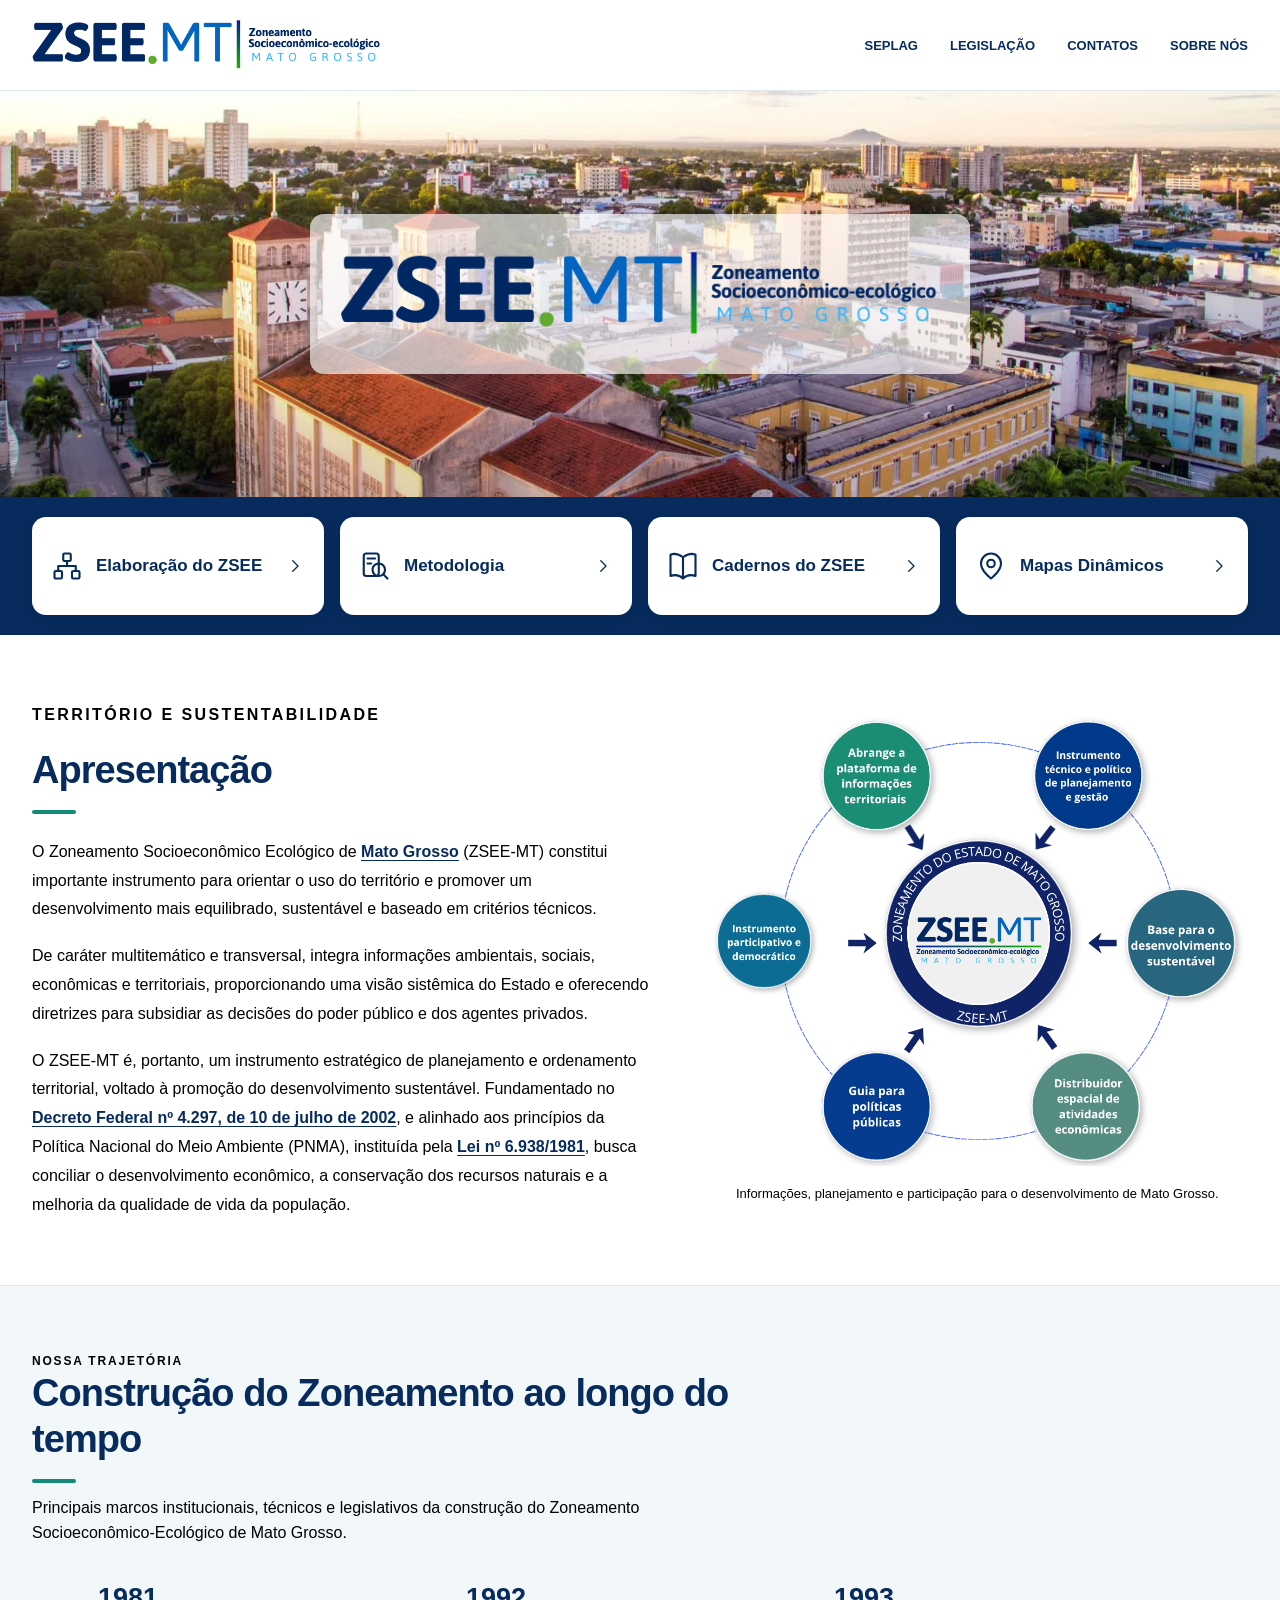
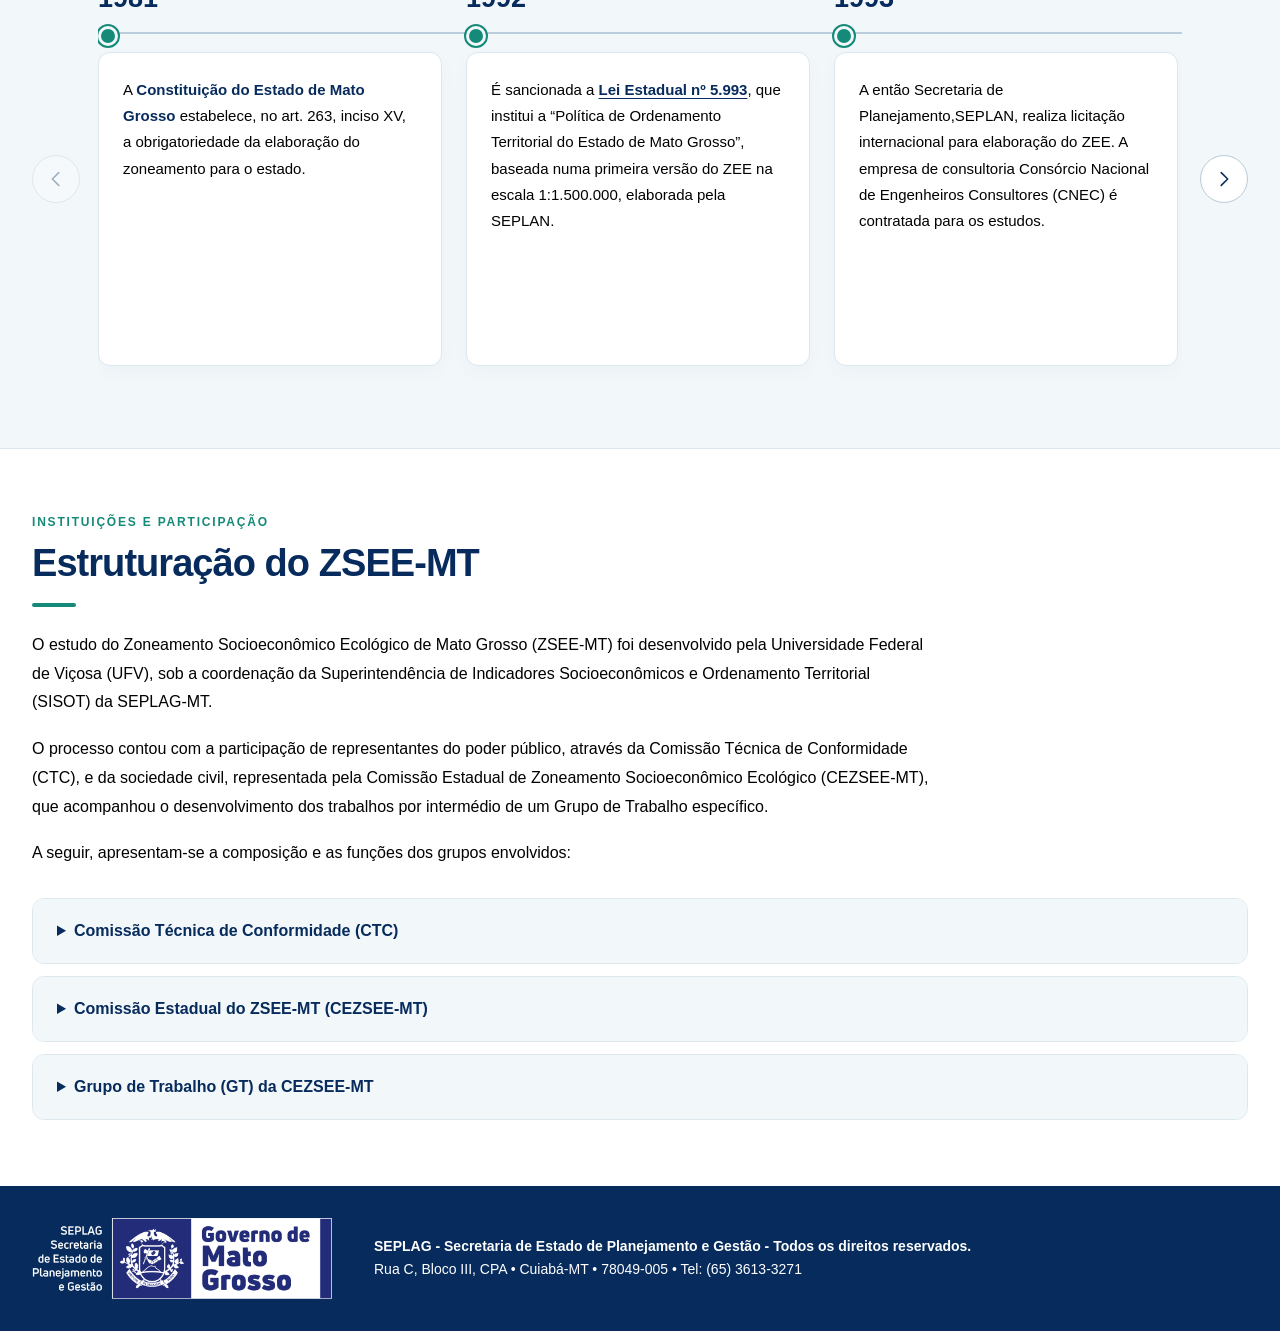
==== zoneamento-organizado/index.html @ bce74e0b "Add files via upload" ====
<!DOCTYPE html>
<html lang="pt-BR">
<head><meta charset="UTF-8"><meta name="viewport" content="width=device-width, initial-scale=1"><title>ZSEE-MT — Zoneamento Socioeconômico-Ecológico de Mato Grosso</title><meta name="description" content="Conheça o Zoneamento Socioeconômico-Ecológico de Mato Grosso, sua trajetória e as instituições participantes."><link rel="icon" href="assets/imagens/logo.png"><link rel="stylesheet" href="assets/css/site.css"></head>
<body>
<a class="skip" href="#conteudo">Ir para o conteúdo</a>
<header class="header"><div class="container header-inner"><a class="brand" href="https://geodados.mt.gov.br/portal/apps/experiencebuilder/experience/?id=e1c86d6bca2d4fd8ab92141e2c3c7e5a&amp;draft=true" target="_blank" rel="noopener noreferrer" aria-label="ZSEE-MT — início"><img src="assets/imagens/logo.png" width="636" height="103" alt="ZSEE-MT — Zoneamento Socioeconômico-Ecológico de Mato Grosso"></a><button class="menu-toggle" type="button" aria-controls="main-nav" aria-expanded="false" aria-label="Abrir menu"><svg viewBox="0 0 24 24" aria-hidden="true" class=""><path d="M3 6h18M3 12h18M3 18h18"/></svg></button><nav class="nav" id="main-nav" aria-label="Menu principal"><a href="https://www.seplag.mt.gov.br/" target="_blank" rel="noopener noreferrer">SEPLAG</a><a href="https://iframe.leisestaduais.com.br/mt?origin=instituicao" target="_blank" rel="noopener noreferrer">LEGISLAÇÃO</a><a href="https://www.seplag.mt.gov.br/atendimento" target="_blank" rel="noopener noreferrer">CONTATOS</a><a href="https://geodados.mt.gov.br/portal/apps/experiencebuilder/experience/?id=e1c86d6bca2d4fd8ab92141e2c3c7e5a&amp;page=Sobre&amp;views=Exibir-7" target="_blank" rel="noopener noreferrer">SOBRE NÓS</a></nav></div></header>
<main id="conteudo">
<section class="hero" id="inicio" aria-label="Zoneamento Socioeconômico-Ecológico de Mato Grosso"><video class="hero-video" data-mobile-src="assets/videos/capa-celular.mp4" data-mobile-poster="assets/imagens/capa-celular.jpg" data-src="assets/videos/capa.mp4" poster="assets/imagens/capa.jpg" muted loop playsinline preload="none" aria-hidden="true" disablepictureinpicture></video><div class="container hero-inner"><div class="hero-logo"><img src="assets/imagens/logo.png" width="636" height="103" alt="ZSEE-MT — Zoneamento Socioeconômico-Ecológico de Mato Grosso"></div></div></section>
<nav class="access-band" aria-label="Acessos ao zoneamento"><div class="container access-grid"><button type="button" class="access-card" data-destination="elaboracao"><svg viewBox="0 0 24 24" aria-hidden="true" class=""><rect x="9" y="2" width="6" height="6" rx="1"/><rect x="2" y="16" width="6" height="6" rx="1"/><rect x="16" y="16" width="6" height="6" rx="1"/><path d="M12 8v4M5 16v-4h14v4"/></svg><span>Elaboração do ZSEE</span><svg viewBox="0 0 24 24" aria-hidden="true" class="arrow"><path d="m9 5 7 7-7 7"/></svg></button><button type="button" class="access-card" data-destination="metodologia"><svg viewBox="0 0 24 24" aria-hidden="true" class=""><rect x="3" y="2" width="12" height="18" rx="2"/><path d="M6 6h6M6 10h3"/><circle cx="15" cy="15" r="5"/><path d="m19 19 3 3"/></svg><span>Metodologia</span><svg viewBox="0 0 24 24" aria-hidden="true" class="arrow"><path d="m9 5 7 7-7 7"/></svg></button><button type="button" class="access-card" data-destination="cadernos"><svg viewBox="0 0 24 24" aria-hidden="true" class=""><path d="M12 5C8 2 4 2 2 3v17c3-1 7-1 10 2 3-3 7-3 10-2V3c-2-1-6-1-10 2Zm0 0v17"/></svg><span>Cadernos do ZSEE</span><svg viewBox="0 0 24 24" aria-hidden="true" class="arrow"><path d="m9 5 7 7-7 7"/></svg></button><button type="button" class="access-card" data-destination="mapas"><svg viewBox="0 0 24 24" aria-hidden="true" class=""><path d="M20 10c0 6-8 12-8 12S4 16 4 10a8 8 0 1 1 16 0Z"/><circle cx="12" cy="10" r="3"/></svg><span>Mapas Dinâmicos</span><svg viewBox="0 0 24 24" aria-hidden="true" class="arrow"><path d="m9 5 7 7-7 7"/></svg></button></div></nav>
<section class="section" id="apresentacao"><div class="container presentation-grid"><div class="prose"><p class="eyebrow">Território e sustentabilidade</p><h1>Apresentação</h1>
<p>O Zoneamento Socioeconômico Ecológico de <a href="https://intergeo.intermat.mt.gov.br/portal/apps/storymaps/stories/40b98299f78f4cb0a5e216b1f33e4337" target="_blank" rel="noopener noreferrer">Mato Grosso</a> (ZSEE-MT) constitui importante instrumento para orientar o uso do território e promover um desenvolvimento mais equilibrado, sustentável e baseado em critérios técnicos.</p>
<p>De caráter multitemático e transversal, integra informações ambientais, sociais, econômicas e territoriais, proporcionando uma visão sistêmica do Estado e oferecendo diretrizes para subsidiar as decisões do poder público e dos agentes privados.</p>
<p>O ZSEE-MT é, portanto, um instrumento estratégico de planejamento e ordenamento territorial, voltado à promoção do desenvolvimento sustentável. Fundamentado no <a href="https://www.planalto.gov.br/ccivil_03/decreto/2002/d4297.htm" target="_blank" rel="noopener noreferrer">Decreto Federal nº 4.297, de 10 de julho de 2002</a>, e alinhado aos princípios da Política Nacional do Meio Ambiente (PNMA), instituída pela <a href="https://www.planalto.gov.br/ccivil_03/leis/l6938.htm" target="_blank" rel="noopener noreferrer">Lei nº 6.938/1981</a>, busca conciliar o desenvolvimento econômico, a conservação dos recursos naturais e a melhoria da qualidade de vida da população.</p></div>
<figure class="flowchart"><img src="assets/imagens/fluxograma.png" width="994" height="826" loading="lazy" alt="Fluxograma do ZSEE-MT: plataforma de informações territoriais; instrumento técnico e político de planejamento e gestão; base para o desenvolvimento sustentável; distribuidor espacial de atividades econômicas; guia para políticas públicas; instrumento participativo e democrático."><figcaption>Informações, planejamento e participação para o desenvolvimento de Mato Grosso.</figcaption></figure></div></section>
<section class="section history" id="cronologia"><div class="container"><div class="history-header"><div><p class="eyebrow">Nossa trajetória</p><h2>Construção do Zoneamento ao longo do tempo</h2><p>Principais marcos institucionais, técnicos e legislativos da construção do Zoneamento Socioeconômico-Ecológico de Mato Grosso.</p></div></div><div class="carousel-shell"><button class="round-button" id="previous-year" type="button" aria-label="Ver marco anterior" aria-controls="timeline"><svg viewBox="0 0 24 24" aria-hidden="true" class=""><path d="m15 5-7 7 7 7"/></svg></button><div class="timeline" id="timeline" role="region" aria-label="Cronologia do ZSEE-MT" aria-describedby="timeline-help" tabindex="0"><article class="event">
      
      
      <h3 class="year">1981</h3>
      <div class="event-card">
        <p>A <strong>Constituição do Estado de Mato Grosso</strong> estabelece, no art. 263, inciso XV, a obrigatoriedade da elaboração do zoneamento para o estado.</p>
      </div>
    </article><article class="event">
      
      
      <h3 class="year">1992</h3>
      <div class="event-card">
        <p>É sancionada a <a class="law" href="https://leisestaduais.com.br/mt/lei-ordinaria-n-5993-1992-mato-grosso-institui-a-politica-de-planejamento-e-ordenamento-territorial-do-estado-de-mato-grosso-e-da-outras-providencias" target="_blank" rel="noopener noreferrer">Lei Estadual nº 5.993</a>, que institui a “Política de Ordenamento Territorial do Estado de Mato Grosso”, baseada numa primeira versão do ZEE na escala 1:1.500.000, elaborada pela SEPLAN.</p>
      </div>
    </article><article class="event">
      
      
      <h3 class="year">1993</h3>
      <div class="event-card">
        <p>A então Secretaria de Planejamento,SEPLAN, realiza licitação internacional para elaboração do ZEE. A empresa de consultoria Consórcio Nacional de Engenheiros Consultores (CNEC) é contratada para os estudos.</p>
      </div>
    </article><article class="event">
      
      
      <h3 class="year">1994</h3>
      <div class="event-card">
        <p>É dado o início oficial dos trabalhos técnicos da licitação internacional.</p>
      </div>
    </article><article class="event">
      
      
      <h3 class="year">1995</h3>
      <div class="event-card">
        <p>É sancionada a <a class="law" href="https://www.al.mt.gov.br/norma-juridica/urn:lex:br;mato.grosso:estadual:lei.complementar:1995-11-21;38/ficha-tecnica" target="_blank" rel="noopener noreferrer">Lei Complementar nº 38</a>, que institui o Código Ambiental de Mato Grosso, incluindo o zoneamento como instrumento da Política Estadual de Meio Ambiente.</p>
      </div>
    </article><article class="event">
      
      
      <h3 class="year">2000</h3>
      <div class="event-card">
        <p>Ocorre a conclusão dos estudos técnicos do ZEE, iniciados em 1994.</p>
      </div>
    </article><article class="event">
      
      
      <h3 class="year">2004</h3>
      <div class="event-card">
        <p>O Poder Executivo de MT envia à Assembleia Legislativa um projeto de lei sobre o zoneamento. Em 2005, o projeto é retirado para revisão.</p>
      </div>
    </article><article class="event">
      
      
      <h3 class="year">2005–2007</h3>
      <div class="event-card">
        <p>A <strong>Embrapa Solos</strong> é contratada para revisar a proposta. Um seminário técnico é realizado com representantes da SEPLAN, SEMA, MMA e outras instituições.</p>
      </div>
    </article><article class="event">
      
      
      <h3 class="year">2008</h3>
      <div class="event-card">
        <p>É criada a <strong>Comissão Estadual de Zoneamento Socioeconômico-Ecológico (CEZSEE/MT)</strong> pelo Decreto Estadual nº 1.139.</p>
        <p>O Governador Blairo Maggi envia à Assembleia Legislativa o Projeto de Lei nº 273/2008, instituindo a Política de Planejamento e Ordenamento Territorial do Estado.</p>
      </div>
    </article><article class="event">
      
      
      <h3 class="year">2008–2009</h3>
      <div class="event-card">
        <p>A Assembleia Legislativa promove seminários técnicos e audiências públicas nas 12 regiões de planejamento do estado. Participam mais de 50 mil pessoas.</p>
      </div>
    </article><article class="event">
      
      
      <h3 class="year">2009</h3>
      <div class="event-card">
        <p>É apresentado o substitutivo integral ao PL 273/2008 pelo Deputado Alexandre César.</p>
      </div>
    </article><article class="event">
      
      
      <h3 class="year">2010</h3>
      <div class="event-card">
        <p>Dois novos substitutivos integrais são apresentados por lideranças partidárias, com atualizações e ajustes à proposta anterior.</p>
        <p>É aprovado o terceiro substitutivo integral, com 17 emendas, em segunda votação pela Assembleia Legislativa.</p>
        <p>A redação final do projeto é aprovada e encaminhada ao Poder Executivo.</p>
      </div>
    </article><article class="event">
      
      
      <h3 class="year">2011</h3>
      <div class="event-card">
        <p>É sancionada a <strong>Lei Estadual nº 9.523/2011</strong>, que institui oficialmente o ZSEE/MT.</p>
        <p>O Ministério Público de MT propõe a Ação Civil Pública nº 1067-82.2011.811.0082, questionando a legalidade da Lei nº 9.523/2011. Uma liminar suspende seus efeitos.</p>
      </div>
    </article><article class="event">
      
      
      <h3 class="year">2012</h3>
      <div class="event-card">
        <p>Apesar da liminar, o Governo de MT submete o ZSEE/MT à Comissão Coordenadora do ZEE no Território Nacional (CCZEE) para avaliação.</p>
      </div>
    </article><article class="event">
      
      
      <h3 class="year">2016</h3>
      <div class="event-card">
        <p>A decisão de mérito da ação civil, proferida pelo Juízo, suspende definitivamente os artigos da Lei nº 9.523/2011 referentes ao ZSEE-MT.</p>
      </div>
    </article><article class="event">
      
      
      <h3 class="year">2017</h3>
      <div class="event-card">
        <p>É publicado o <strong>Decreto nº 883/2017</strong>, que institui a Comissão Estadual do ZSEE/MT (CEZSEE/MT), incluindo representantes do governo e da sociedade civil para acompanhar e avaliar o zoneamento.</p>
      </div>
    </article></div><button class="round-button" id="next-year" type="button" aria-label="Ver próximo marco" aria-controls="timeline"><svg viewBox="0 0 24 24" aria-hidden="true" class=""><path d="m9 5 7 7-7 7"/></svg></button></div><p class="sr-only" id="timeline-help">Use as setas para explorar os anos. No celular, deslize os cartões para os lados.</p><p class="sr-only" id="timeline-status" role="status" aria-live="polite"></p></div></section>
<section class="section" id="estrutura"><div class="container"><p class="eyebrow">Instituições e participação</p><h2>Estruturação do ZSEE-MT</h2><div class="prose structure-intro"><p>O estudo do Zoneamento Socioeconômico Ecológico de Mato Grosso (ZSEE-MT) foi desenvolvido pela Universidade Federal de Viçosa (UFV), sob a coordenação da Superintendência de Indicadores Socioeconômicos e Ordenamento Territorial (SISOT) da SEPLAG-MT.</p><p>O processo contou com a participação de representantes do poder público, através da Comissão Técnica de Conformidade (CTC), e da sociedade civil, representada pela Comissão Estadual de Zoneamento Socioeconômico Ecológico (CEZSEE-MT), que acompanhou o desenvolvimento dos trabalhos por intermédio de um Grupo de Trabalho específico.</p><p>A seguir, apresentam-se a composição e as funções dos grupos envolvidos:</p></div><div class="groups"><details><summary>Comissão Técnica de Conformidade (CTC)</summary><div class="group-content">
            <div class="entity-grid">
        <article class="entity-card">
            <div class="logo-wrap"><img src="assets/imagens/instituicoes/logo-estado.jpg" alt="Logotipo de SEPLAG" loading="lazy"></div>
            <div class="entity-info">
                <h3>SEPLAG</h3>
                <p>Secretaria de Estado de Planejamento e Gestão</p>
            </div>
        </article>

        <article class="entity-card">
            <div class="logo-wrap"><img src="assets/imagens/instituicoes/logo-estado.jpg" alt="Logotipo de SEMA" loading="lazy"></div>
            <div class="entity-info">
                <h3>SEMA</h3>
                <p>Secretaria de Estado do Meio Ambiente</p>
            </div>
        </article>

        <article class="entity-card">
            <div class="logo-wrap"><img src="assets/imagens/instituicoes/logo-estado.jpg" alt="Logotipo de SEDEC" loading="lazy"></div>
            <div class="entity-info">
                <h3>SEDEC</h3>
                <p>Secretaria de Estado de Desenvolvimento Econômico</p>
            </div>
        </article>

        <article class="entity-card">
            <div class="logo-wrap"><img src="assets/imagens/instituicoes/logo-estado.jpg" alt="Logotipo de INTERMAT" loading="lazy"></div>
            <div class="entity-info">
                <h3>INTERMAT</h3>
                <p>Instituto de Terras de Mato Grosso</p>
            </div>
        </article>

        <article class="entity-card">
            <div class="logo-wrap"><img src="assets/imagens/instituicoes/unemat.png" alt="Logotipo de UNEMAT" loading="lazy"></div>
            <div class="entity-info">
                <h3>UNEMAT</h3>
                <p>Universidade Estadual de Mato Grosso</p>
            </div>
        </article>

        <article class="entity-card">
            <div class="logo-wrap"><img src="assets/imagens/instituicoes/logo-estado.jpg" alt="Logotipo de Escola de Governo do Estado de Mato Grosso" loading="lazy"></div>
            <div class="entity-info">
                <h3>Escola de Governo do Estado de Mato Grosso</h3>
                
            </div>
        </article>

        <article class="entity-card">
            <div class="logo-wrap"><img src="assets/imagens/instituicoes/logo-estado.jpg" alt="Logotipo de SEAF" loading="lazy"></div>
            <div class="entity-info">
                <h3>SEAF</h3>
                <p>Secretaria de Estado de Agricultura Familiar</p>
            </div>
        </article>

        <article class="entity-card">
            <div class="logo-wrap"><img src="assets/imagens/instituicoes/logo-estado.jpg" alt="Logotipo de SEFAZ" loading="lazy"></div>
            <div class="entity-info">
                <h3>SEFAZ</h3>
                <p>Secretaria de Estado de Fazenda</p>
            </div>
        </article></div>
        </div></details><details><summary>Comissão Estadual do ZSEE-MT (CEZSEE-MT)</summary><div class="group-content">
            <div class="entity-grid">
        <article class="entity-card">
            <div class="logo-wrap"><img src="assets/imagens/instituicoes/logo-estado.jpg" alt="Logotipo de SEPLAG" loading="lazy"></div>
            <div class="entity-info">
                <h3>SEPLAG</h3>
                <p>Secretaria de Estado de Planejamento e Gestão</p>
            </div>
        </article>

        <article class="entity-card">
            <div class="logo-wrap"><img src="assets/imagens/instituicoes/logo-estado.jpg" alt="Logotipo de SEMA" loading="lazy"></div>
            <div class="entity-info">
                <h3>SEMA</h3>
                <p>Secretaria de Estado do Meio Ambiente</p>
            </div>
        </article>

        <article class="entity-card">
            <div class="logo-wrap"><img src="assets/imagens/instituicoes/logo-estado.jpg" alt="Logotipo de SEDEC" loading="lazy"></div>
            <div class="entity-info">
                <h3>SEDEC</h3>
                <p>Secretaria de Estado de Desenvolvimento Econômico</p>
            </div>
        </article>

        <article class="entity-card">
            <div class="logo-wrap"><img src="assets/imagens/instituicoes/logo-estado.jpg" alt="Logotipo de INTERMAT" loading="lazy"></div>
            <div class="entity-info">
                <h3>INTERMAT</h3>
                <p>Instituto de Terras de Mato Grosso</p>
            </div>
        </article>

        <article class="entity-card">
            <div class="logo-wrap"><img src="assets/imagens/instituicoes/logo-estado.jpg" alt="Logotipo de SES" loading="lazy"></div>
            <div class="entity-info">
                <h3>SES</h3>
                <p>Secretaria de Estado de Saúde</p>
            </div>
        </article>

        <article class="entity-card">
            <div class="logo-wrap"><img src="assets/imagens/instituicoes/logo-estado.jpg" alt="Logotipo de SESP" loading="lazy"></div>
            <div class="entity-info">
                <h3>SESP</h3>
                <p>Secretaria de Estado de Segurança</p>
            </div>
        </article>

        <article class="entity-card">
            <div class="logo-wrap"><img src="assets/imagens/instituicoes/ufmt.jpg" alt="Logotipo de UFMT" loading="lazy"></div>
            <div class="entity-info">
                <h3>UFMT</h3>
                <p>Universidade Federal de Mato Grosso</p>
            </div>
        </article>

        <article class="entity-card">
            <div class="logo-wrap"><img src="assets/imagens/instituicoes/fepoimt.jpg" alt="Logotipo de FEPOIMT" loading="lazy"></div>
            <div class="entity-info">
                <h3>FEPOIMT</h3>
                <p>Federação dos Povos e Organizações Indígenas de MT</p>
            </div>
        </article>

        <article class="entity-card">
            <div class="logo-wrap"><div class="no-logo" aria-hidden="true"></div></div>
            <div class="entity-info">
                <h3>Associação Indígena Irikixi Pitukwa</h3>
                
            </div>
        </article>

        <article class="entity-card">
            <div class="logo-wrap"><div class="no-logo" aria-hidden="true"></div></div>
            <div class="entity-info">
                <h3>Comunidade Indígena Omicrikanas</h3>
                
            </div>
        </article>

        <article class="entity-card">
            <div class="logo-wrap"><img src="assets/imagens/instituicoes/isa.png" alt="Logotipo de ISA" loading="lazy"></div>
            <div class="entity-info">
                <h3>ISA</h3>
                <p>Instituto Socioambiental</p>
            </div>
        </article>

        <article class="entity-card">
            <div class="logo-wrap"><img src="assets/imagens/instituicoes/icv.jpg" alt="Logotipo de ICV" loading="lazy"></div>
            <div class="entity-info">
                <h3>ICV</h3>
                <p>Instituto Centro de Vida</p>
            </div>
        </article>

        <article class="entity-card">
            <div class="logo-wrap"><img src="assets/imagens/instituicoes/opan.jpg" alt="Logotipo de OPAN" loading="lazy"></div>
            <div class="entity-info">
                <h3>OPAN</h3>
                <p>Operação Amazônia Nativa</p>
            </div>
        </article>

        <article class="entity-card">
            <div class="logo-wrap"><img src="assets/imagens/instituicoes/cipem.png" alt="Logotipo de CIPEM" loading="lazy"></div>
            <div class="entity-info">
                <h3>CIPEM</h3>
                <p>Centro das Indústrias Produtoras e Exportadoras de Madeira de MT</p>
            </div>
        </article>

        <article class="entity-card">
            <div class="logo-wrap"><img src="assets/imagens/instituicoes/imea.png" alt="Logotipo de IMEA" loading="lazy"></div>
            <div class="entity-info">
                <h3>IMEA</h3>
                <p>Instituto Mato-Grossense de Economia Agropecuária</p>
            </div>
        </article>

        <article class="entity-card">
            <div class="logo-wrap"><img src="assets/imagens/instituicoes/funai.png" alt="Logotipo de FUNAI" loading="lazy"></div>
            <div class="entity-info">
                <h3>FUNAI</h3>
                <p>Fundação Nacional dos Povos Indígenas</p>
            </div>
        </article>

        <article class="entity-card">
            <div class="logo-wrap"><img src="assets/imagens/instituicoes/unemat.png" alt="Logotipo de UNEMAT" loading="lazy"></div>
            <div class="entity-info">
                <h3>UNEMAT</h3>
                <p>Universidade Estadual de Mato Grosso</p>
            </div>
        </article>

        <article class="entity-card">
            <div class="logo-wrap"><img src="assets/imagens/instituicoes/logo-estado.jpg" alt="Logotipo de SINFRA" loading="lazy"></div>
            <div class="entity-info">
                <h3>SINFRA</h3>
                <p>Secretaria de Estado de Infraestrutura</p>
            </div>
        </article>

        <article class="entity-card">
            <div class="logo-wrap"><img src="assets/imagens/instituicoes/logo-estado.jpg" alt="Logotipo de SEAF" loading="lazy"></div>
            <div class="entity-info">
                <h3>SEAF</h3>
                <p>Secretaria de Estado de Agricultura Familiar</p>
            </div>
        </article>

        <article class="entity-card">
            <div class="logo-wrap"><img src="assets/imagens/instituicoes/logo-estado.jpg" alt="Logotipo de SETASC" loading="lazy"></div>
            <div class="entity-info">
                <h3>SETASC</h3>
                <p>Secretaria de Estado de Assistência Social e Cidadania</p>
            </div>
        </article>

        <article class="entity-card">
            <div class="logo-wrap"><img src="assets/imagens/instituicoes/logo-estado.jpg" alt="Logotipo de SEDUC" loading="lazy"></div>
            <div class="entity-info">
                <h3>SEDUC</h3>
                <p>Secretaria de Estado de Educação</p>
            </div>
        </article>

        <article class="entity-card">
            <div class="logo-wrap"><img src="assets/imagens/instituicoes/logo-estado.jpg" alt="Logotipo de Casa Civil" loading="lazy"></div>
            <div class="entity-info">
                <h3>Casa Civil</h3>
                
            </div>
        </article>

        <article class="entity-card">
            <div class="logo-wrap"><img src="assets/imagens/instituicoes/fiemt.png" alt="Logotipo de FIEMT" loading="lazy"></div>
            <div class="entity-info">
                <h3>FIEMT</h3>
                <p>Federação das Indústrias no Estado de Mato Grosso</p>
            </div>
        </article>

        <article class="entity-card">
            <div class="logo-wrap"><img src="assets/imagens/instituicoes/fetagri.jpg" alt="Logotipo de FETAGRI" loading="lazy"></div>
            <div class="entity-info">
                <h3>FETAGRI</h3>
                <p>Federação dos Trabalhadores na Agricultura de MT</p>
            </div>
        </article>

        <article class="entity-card">
            <div class="logo-wrap"><img src="assets/imagens/instituicoes/fe-e-vida.jpeg" alt="Logotipo de Associação Fé e Vida" loading="lazy"></div>
            <div class="entity-info">
                <h3>Associação Fé e Vida</h3>
                <p>Representante das Comunidades</p>
            </div>
        </article>

        <article class="entity-card">
            <div class="logo-wrap"><img src="assets/imagens/instituicoes/xaraies.jpg" alt="Logotipo de ASSOCIAÇÃO XARAIÉS" loading="lazy"></div>
            <div class="entity-info">
                <h3>ASSOCIAÇÃO XARAIÉS</h3>
                
            </div>
        </article>

        <article class="entity-card">
            <div class="logo-wrap"><img src="assets/imagens/instituicoes/famato.png" alt="Logotipo de FAMATO" loading="lazy"></div>
            <div class="entity-info">
                <h3>FAMATO</h3>
                <p>Federação de Agricultura e Pecuária de Mato Grosso</p>
            </div>
        </article>

        <article class="entity-card">
            <div class="logo-wrap"><img src="assets/imagens/instituicoes/amm.jpg" alt="Logotipo de AMM" loading="lazy"></div>
            <div class="entity-info">
                <h3>AMM</h3>
                <p>Associação Mato-grossense dos Municípios</p>
            </div>
        </article>

        <article class="entity-card">
            <div class="logo-wrap"><img src="assets/imagens/instituicoes/cta.jpg" alt="Logotipo de CTA" loading="lazy"></div>
            <div class="entity-info">
                <h3>CTA</h3>
                <p>Centro de Tecnologia Alternativa</p>
            </div>
        </article>

        <article class="entity-card">
            <div class="logo-wrap"><img src="assets/imagens/instituicoes/instituto-gaia.webp" alt="Logotipo de INSTITUTO GAIA" loading="lazy"></div>
            <div class="entity-info">
                <h3>INSTITUTO GAIA</h3>
                
            </div>
        </article>

        <article class="entity-card">
            <div class="logo-wrap"><img src="assets/imagens/instituicoes/icmbio.png" alt="Logotipo de ICMBIO" loading="lazy"></div>
            <div class="entity-info">
                <h3>ICMBIO</h3>
                <p>Instituto Chico Mendes</p>
            </div>
        </article>

        <article class="entity-card">
            <div class="logo-wrap"><img src="assets/imagens/instituicoes/incra.jpg" alt="Logotipo de INCRA" loading="lazy"></div>
            <div class="entity-info">
                <h3>INCRA</h3>
                <p>Instituto Nacional de Colonização e Reforma Agrária</p>
            </div>
        </article></div>
        </div></details><details><summary>Grupo de Trabalho (GT) da CEZSEE-MT</summary><div class="group-content">
            <div class="entity-grid">
        <article class="entity-card">
            <div class="logo-wrap"><img src="assets/imagens/instituicoes/logo-estado.jpg" alt="Logotipo de SEPLAG" loading="lazy"></div>
            <div class="entity-info">
                <h3>SEPLAG</h3>
                <p>Secretaria de Estado de Planejamento e Gestão</p>
            </div>
        </article>

        <article class="entity-card">
            <div class="logo-wrap"><img src="assets/imagens/instituicoes/logo-estado.jpg" alt="Logotipo de SEAF" loading="lazy"></div>
            <div class="entity-info">
                <h3>SEAF</h3>
                <p>Secretaria de Estado de Agricultura Familiar</p>
            </div>
        </article>

        <article class="entity-card">
            <div class="logo-wrap"><img src="assets/imagens/instituicoes/ufmt.jpg" alt="Logotipo de UFMT" loading="lazy"></div>
            <div class="entity-info">
                <h3>UFMT</h3>
                <p>Universidade Federal de Mato Grosso</p>
            </div>
        </article>

        <article class="entity-card">
            <div class="logo-wrap"><img src="assets/imagens/instituicoes/fepoimt.jpg" alt="Logotipo de FEPOIMT" loading="lazy"></div>
            <div class="entity-info">
                <h3>FEPOIMT</h3>
                <p>Federação dos Povos e Organizações Indígenas de MT</p>
            </div>
        </article>

        <article class="entity-card">
            <div class="logo-wrap"><img src="assets/imagens/instituicoes/isa.png" alt="Logotipo de ISA" loading="lazy"></div>
            <div class="entity-info">
                <h3>ISA</h3>
                <p>Instituto Socioambiental</p>
            </div>
        </article>

        <article class="entity-card">
            <div class="logo-wrap"><img src="assets/imagens/instituicoes/icv.jpg" alt="Logotipo de ICV" loading="lazy"></div>
            <div class="entity-info">
                <h3>ICV</h3>
                <p>Instituto Centro de Vida</p>
            </div>
        </article>

        <article class="entity-card">
            <div class="logo-wrap"><img src="assets/imagens/instituicoes/unemat.png" alt="Logotipo de UNEMAT" loading="lazy"></div>
            <div class="entity-info">
                <h3>UNEMAT</h3>
                <p>Universidade Estadual de Mato Grosso</p>
            </div>
        </article>

        <article class="entity-card">
            <div class="logo-wrap"><img src="assets/imagens/instituicoes/fiemt.png" alt="Logotipo de FIEMT" loading="lazy"></div>
            <div class="entity-info">
                <h3>FIEMT</h3>
                <p>Federação das Indústrias no Estado de Mato Grosso</p>
            </div>
        </article>

        <article class="entity-card">
            <div class="logo-wrap"><img src="assets/imagens/instituicoes/fe-e-vida.jpeg" alt="Logotipo de Associação Fé e Vida" loading="lazy"></div>
            <div class="entity-info">
                <h3>Associação Fé e Vida</h3>
                <p>Representante das Comunidades</p>
            </div>
        </article>

        <article class="entity-card">
            <div class="logo-wrap"><img src="assets/imagens/instituicoes/famato.png" alt="Logotipo de FAMATO" loading="lazy"></div>
            <div class="entity-info">
                <h3>FAMATO</h3>
                <p>Federação de Agricultura e Pecuária de Mato Grosso</p>
            </div>
        </article>

        <article class="entity-card">
            <div class="logo-wrap"><img src="assets/imagens/instituicoes/amm.jpg" alt="Logotipo de AMM" loading="lazy"></div>
            <div class="entity-info">
                <h3>AMM</h3>
                <p>Associação Mato-grossense dos Municípios</p>
            </div>
        </article></div>
        </div></details></div></div></section>
</main><footer class="footer"><div class="container footer-inner"><img class="footer-logo" src="assets/imagens/seplag-rodape.png" alt="SEPLAG — Secretaria de Estado de Planejamento e Gestão — Governo de Mato Grosso" loading="lazy"><p><strong>SEPLAG - Secretaria de Estado de Planejamento e Gestão - Todos os direitos reservados.</strong><br>Rua C, Bloco III, CPA • Cuiabá-MT • 78049-005 • Tel: (65) 3613-3271</p></div></footer>
<dialog id="pending-link" aria-labelledby="pending-title"><h2 id="pending-title">Página</h2><p>O endereço desta página será disponibilizado em breve.</p><button type="button" class="dialog-close">Fechar</button></dialog>
<script src="assets/js/site.js" defer></script></body></html>
---- zoneamento-organizado/assets/css/site.css ----
:root{--navy:#062b5c;--blue:#086cb3;--green:#168a78;--ink:#26394d;--muted:#596c7d;--surface:#f2f7fa;--line:#dce7ee;font-family:Arial,Helvetica,sans-serif;color:var(--ink);background:#fff}
*{box-sizing:border-box}html{scroll-behavior:smooth}body{margin:0}button,a{-webkit-tap-highlight-color:transparent}button{font:inherit;cursor:pointer}a{color:var(--navy);text-underline-offset:3px}button:focus-visible,a:focus-visible,summary:focus-visible,[tabindex]:focus-visible{outline:3px solid var(--green);outline-offset:5px}img{max-width:100%;height:auto;display:block}svg{width:30px;height:30px;fill:none;stroke:currentColor;stroke-width:1.7;stroke-linecap:round;stroke-linejoin:round;flex-shrink:0}[hidden]{display:none!important}.container{width:min(1240px,calc(100% - 64px));margin:auto}.skip{position:absolute;top:-100px;left:16px;background:#fff;padding:12px;z-index:20}.skip:focus{top:10px}.header{background:white;border-bottom:1px solid var(--line)}.header-inner{display:flex;align-items:center;justify-content:space-between;gap:24px;min-height:100px;position:relative}.brand{width:350px;flex-shrink:1}.nav{display:flex;gap:32px;align-items:center}.nav a{font-size:13px;font-weight:700;text-decoration:none;padding:16px 0}.nav a:hover{color:var(--green)}.menu-toggle{display:none;width:48px;height:48px;border:1px solid var(--line);background:#fff;border-radius:8px;color:var(--navy)}.menu-toggle svg{margin:auto}.hero{position:relative;min-height:400px;height:clamp(340px,36vw,530px);isolation:isolate;background:#c9e6e8 url('../imagens/capa.jpg') center/cover}.hero-video{position:absolute;inset:0;width:100%;height:100%;object-fit:cover;object-position:center;z-index:-2}.hero:after{content:'';position:absolute;inset:0;background:linear-gradient(0deg,rgba(4,32,64,.12),transparent 60%);z-index:-1}.hero-inner{height:100%;display:flex;align-items:center;justify-content:center;padding:32px 0}.hero-logo{width:min(660px,80%);padding:24px 30px;background:rgba(255,255,255,.87);border-radius:14px;box-shadow:0 8px 32px #062b5c12;backdrop-filter:blur(3px)}.video-control{position:absolute;bottom:16px;right:24px;background:#fff;border:1px solid var(--line);border-radius:24px;padding:10px 16px;color:var(--navy);font-size:13px;min-height:44px}.access-band{background:var(--navy);padding:20px 0}.access-grid{display:grid;grid-template-columns:repeat(4,minmax(0,1fr));gap:16px}.access-card{display:flex;align-items:center;gap:14px;min-height:98px;padding:20px;border-radius:14px;background:white;color:var(--navy);border:0;box-shadow:0 4px 12px #001b3829;text-align:left;font-size:15px;font-weight:700;line-height:1.4;text-decoration:none;transition:transform .2s}.access-card:hover{transform:translateY(-3px)}.access-card .arrow{margin-left:auto;width:18px;height:18px}.section{padding:66px 0}.eyebrow{text-transform:uppercase;letter-spacing:.15em;color:var(--green);font-size:12px;font-weight:700;margin:0 0 12px}h1,h2,h3{color:var(--navy)}h1,h2{font-size:clamp(27px,3vw,38px);line-height:1.2;margin:0 0 24px;letter-spacing:-.025em}h1:after,h2:after{content:'';display:block;width:44px;height:4px;background:var(--green);margin-top:16px;border-radius:2px}.presentation-grid{display:grid;grid-template-columns:1.15fr 1fr;gap:52px;align-items:center}.prose p{font-size:16px;line-height:1.8;margin:0 0 18px}.prose p:last-child{margin-bottom:0}.prose a{font-weight:700}.flowchart{margin:0}.flowchart img{width:100%;max-width:560px;margin:auto}.flowchart figcaption{font-size:13px;line-height:1.6;color:var(--muted);margin:18px 0 0;text-align:center}.history{background:var(--surface);border-block:1px solid var(--line)}.history-header{display:flex;align-items:flex-end;justify-content:space-between;gap:24px;margin-bottom:30px}.history-header h2{max-width:720px;margin-bottom:12px}.history-header p{color:var(--muted);line-height:1.6;margin:0;max-width:720px}.controls{display:flex;gap:10px;flex-shrink:0}.round-button{width:48px;height:48px;background:white;border:1px solid #b8cbd9;border-radius:50%;color:var(--navy);display:grid;place-items:center}.round-button svg{width:22px;height:22px}.round-button:disabled{opacity:.35;cursor:default}.timeline{display:flex;gap:24px;overflow-x:auto;scroll-snap-type:x mandatory;scroll-padding-left:0;overscroll-behavior-x:contain;padding:8px 4px 24px;scrollbar-width:thin;scrollbar-color:#93afc4 transparent}.event{flex:0 0 calc((100% - 48px)/3);min-width:0;scroll-snap-align:start;position:relative;padding-top:12px}.year{font-size:27px;font-weight:800;color:var(--navy);margin-bottom:20px;display:block}.event:before{content:'';position:absolute;top:62px;left:0;right:-24px;height:2px;background:#b9cddc}.event:after{content:'';position:absolute;top:56px;left:0;width:14px;height:14px;background:var(--green);border:3px solid var(--surface);outline:2px solid var(--green);border-radius:50%}.event-card{background:#fff;border:1px solid var(--line);border-radius:12px;padding:24px;margin-top:32px;box-shadow:0 6px 20px #062b5c07;min-height:240px;overflow-wrap:anywhere}.event-card p{font-size:15px;line-height:1.75;margin:0}.event-card p+p{margin-top:14px}.law{font-weight:700}.timeline-status{margin-top:12px;color:var(--muted);font-size:13px;line-height:1.5}.structure-intro{max-width:900px}.groups{margin-top:30px}details{border:1px solid var(--line);border-radius:12px;margin-top:12px;overflow:hidden}summary{padding:20px 24px;color:var(--navy);font-weight:700;cursor:pointer;line-height:1.5;background:var(--surface)}.group-content{padding:24px}.entity-grid{display:grid;grid-template-columns:repeat(3,minmax(0,1fr));gap:16px}.entity-card{border:1px solid var(--line);border-radius:10px;padding:18px;display:flex;gap:16px;align-items:center;min-width:0}.logo-wrap{width:64px;flex-shrink:0}.logo-wrap img{max-height:64px;object-fit:contain;margin:auto}.entity-info{min-width:0;overflow-wrap:anywhere}.entity-info h3{font-size:15px;line-height:1.4;margin:0 0 5px}.entity-info p{font-size:13px;line-height:1.5;margin:0}.no-logo{font-size:12px;color:var(--muted)}.footer{background:var(--navy);color:white;padding:32px 0}.footer-inner{display:flex;justify-content:space-between;gap:24px;align-items:center}.footer-logo{width:150px;border-radius:4px}.footer p{font-size:13px;line-height:1.7;margin:0}.footer a{color:white}dialog{border:1px solid var(--line);border-radius:14px;padding:28px;max-width:min(460px,calc(100% - 32px));color:var(--ink)}dialog::backdrop{background:#062b5c66}dialog h2{font-size:24px}dialog p{line-height:1.6}.dialog-close{background:var(--navy);color:#fff;border:0;border-radius:8px;min-height:44px;padding:12px 20px}.video-control:disabled{display:none}
@media(max-width:1000px){.nav{gap:18px}.brand{width:280px}.presentation-grid{gap:30px;grid-template-columns:1fr 1fr}.access-card{padding:16px;gap:10px;font-size:14px}.entity-grid{grid-template-columns:repeat(2,minmax(0,1fr))}.event{flex-basis:calc((100% - 24px)/2)}}
@media(max-width:760px){.container{width:calc(100% - 36px)}.header-inner{min-height:78px}.brand{width:min(280px,calc(100% - 72px))}.menu-toggle{display:block;flex-shrink:0}.nav{display:none;position:absolute;top:calc(100% - 1px);left:-18px;right:-18px;background:#fff;padding:12px 24px 20px;z-index:10;border-bottom:1px solid var(--line);box-shadow:0 12px 20px #062b5c12}.nav.open{display:flex;flex-direction:column;align-items:stretch;gap:0}.nav a{padding:16px;border-bottom:1px solid var(--line);font-size:14px}.hero{height:360px;min-height:0}.hero-logo{width:100%;padding:18px 16px;border-radius:10px}.video-control{bottom:12px;right:18px}.access-band{padding:16px 0}.access-grid{grid-template-columns:repeat(2,minmax(0,1fr));gap:12px}.access-card{min-height:108px;flex-wrap:wrap;align-content:center;position:relative;padding:16px;font-size:14px;gap:10px}.access-card>svg:first-child{width:26px;height:26px}.access-card>span{flex-basis:100%}.access-card .arrow{position:absolute;right:12px;top:20px}.section{padding:42px 0}.presentation-grid{grid-template-columns:1fr;gap:30px}.prose p{line-height:1.75}.flowchart{max-width:540px;margin:auto}.history-header{align-items:flex-start;flex-direction:column;gap:20px}.controls{align-self:flex-end}.event{flex-basis:100%}.event-card{min-height:0;padding:22px}.history-header h2{font-size:28px}.entity-grid{grid-template-columns:1fr}.group-content{padding:16px}summary{padding:18px}.footer-inner{flex-direction:column;align-items:flex-start}.hero-video{object-position:50% center}.footer-logo{width:130px}}
@media(prefers-reduced-motion:reduce){html{scroll-behavior:auto}*{transition:none!important}.hero-video{display:none}}

/* Refinamentos solicitados */
:root{--ink:#3b3b3b;--muted:#555;}
body,h1,h2,h3,strong,a,.year,.eyebrow,.nav a,.access-card,.round-button,.menu-toggle,summary,.entity-info h3,.timeline-status,.flowchart figcaption{color:#3b3b3b}
.header-inner{min-height:90px}
.hero-logo{background:rgba(255,255,255,.65);backdrop-filter:none}
.hero-video{object-position:center top}
.hero{background-position:center top}
.access-card{font-size:17px}
.carousel-shell{display:grid;grid-template-columns:48px minmax(0,1fr) 48px;gap:18px;align-items:center}
.timeline{min-width:0;position:relative;padding:4px 2px 16px;scrollbar-width:none}
.timeline::-webkit-scrollbar{display:none}
.event{padding-top:0;display:flex;flex-direction:column}
.year{margin:0;font-size:27px;line-height:36px;height:36px}
.event:before{top:52px}
.event:after{top:46px}
.event-card{margin-top:36px;flex:1;min-height:250px}
.history-header{margin-bottom:30px}
.sr-only{position:absolute;width:1px;height:1px;padding:0;margin:-1px;overflow:hidden;clip:rect(0,0,0,0);white-space:nowrap;border:0}
.footer{background:#edf2f5;color:#3b3b3b;border-top:1px solid var(--line)}
.footer a,.footer p{color:#3b3b3b}
.footer-logo{width:300px;max-width:35%;border-radius:0}
.footer-inner{justify-content:flex-start;gap:42px}
.footer p{font-size:14px}
@media(max-width:1000px){.access-card{font-size:16px}.carousel-shell{gap:12px}.footer-inner{gap:24px}}
@media(max-width:760px){.header-inner{min-height:72px}.hero-video{object-position:45% top}.access-card{font-size:16px}.carousel-shell{grid-template-columns:40px minmax(0,1fr) 40px;gap:8px}.carousel-shell .round-button{width:40px;height:44px}.event-card{padding:18px;min-height:0}.footer-logo{width:280px;max-width:100%}.footer-inner{align-items:flex-start}.hero{background-position:45% top}}

.footer-logo{background:#062b5c;padding:10px;border-radius:4px}

/* Texto preto nas áreas claras; rodapé institucional azul-escuro. */
:root{--ink:#000;--muted:#000}
body,h1,h2,h3,strong,a,.year,.eyebrow,.nav a,.access-card,summary,.entity-info h3,.entity-info p,.prose p,.history-header p,.timeline-status,.flowchart figcaption,.no-logo{color:#000}
.footer{background:#062b5c;color:#fff;border-top:0}
.footer p,.footer strong,.footer a{color:#fff}
.footer-logo{background:transparent;padding:0;border-radius:0}

/* Preservar a paleta original; substituir somente textos cinza. */
:root{--ink:#000;--muted:#000}
body,.prose p,.event-card p,.history-header p,.entity-info p,.timeline-status,.flowchart figcaption,.no-logo{color:#000}
h1,h2,h3,strong,a,.year,.nav a,.access-card,.round-button,.menu-toggle,summary,.entity-info h3{color:var(--navy)}
.eyebrow{color:var(--green)}
.footer{background:var(--navy);color:#fff}
.footer p,.footer strong,.footer a{color:#fff}

/* Novo vídeo: 1890 x 600, exibido inteiro sem deformação. */
.hero{height:auto;min-height:0;aspect-ratio:1890 / 600;background-size:contain;background-position:center;background-repeat:no-repeat;}
.hero-video{object-fit:contain;object-position:center;}
.hero-inner{position:absolute;inset:0;}
@media(max-width:760px){.hero{height:auto;min-height:0;aspect-ratio:1890 / 600;}.hero-logo{width:min(440px,88%);padding:10px 12px;}.hero-inner{padding:10px 0;}}

/* Celular: vídeo anterior e enquadramento aprovado. */
@media(max-width:760px){
 .hero{height:360px;min-height:0;aspect-ratio:auto;background-size:cover;background-position:45% top;}
 .hero-video{object-fit:cover;object-position:45% top;}
 .hero-logo{width:100%;padding:18px 16px;}
 .hero-inner{padding:32px 0;}
}
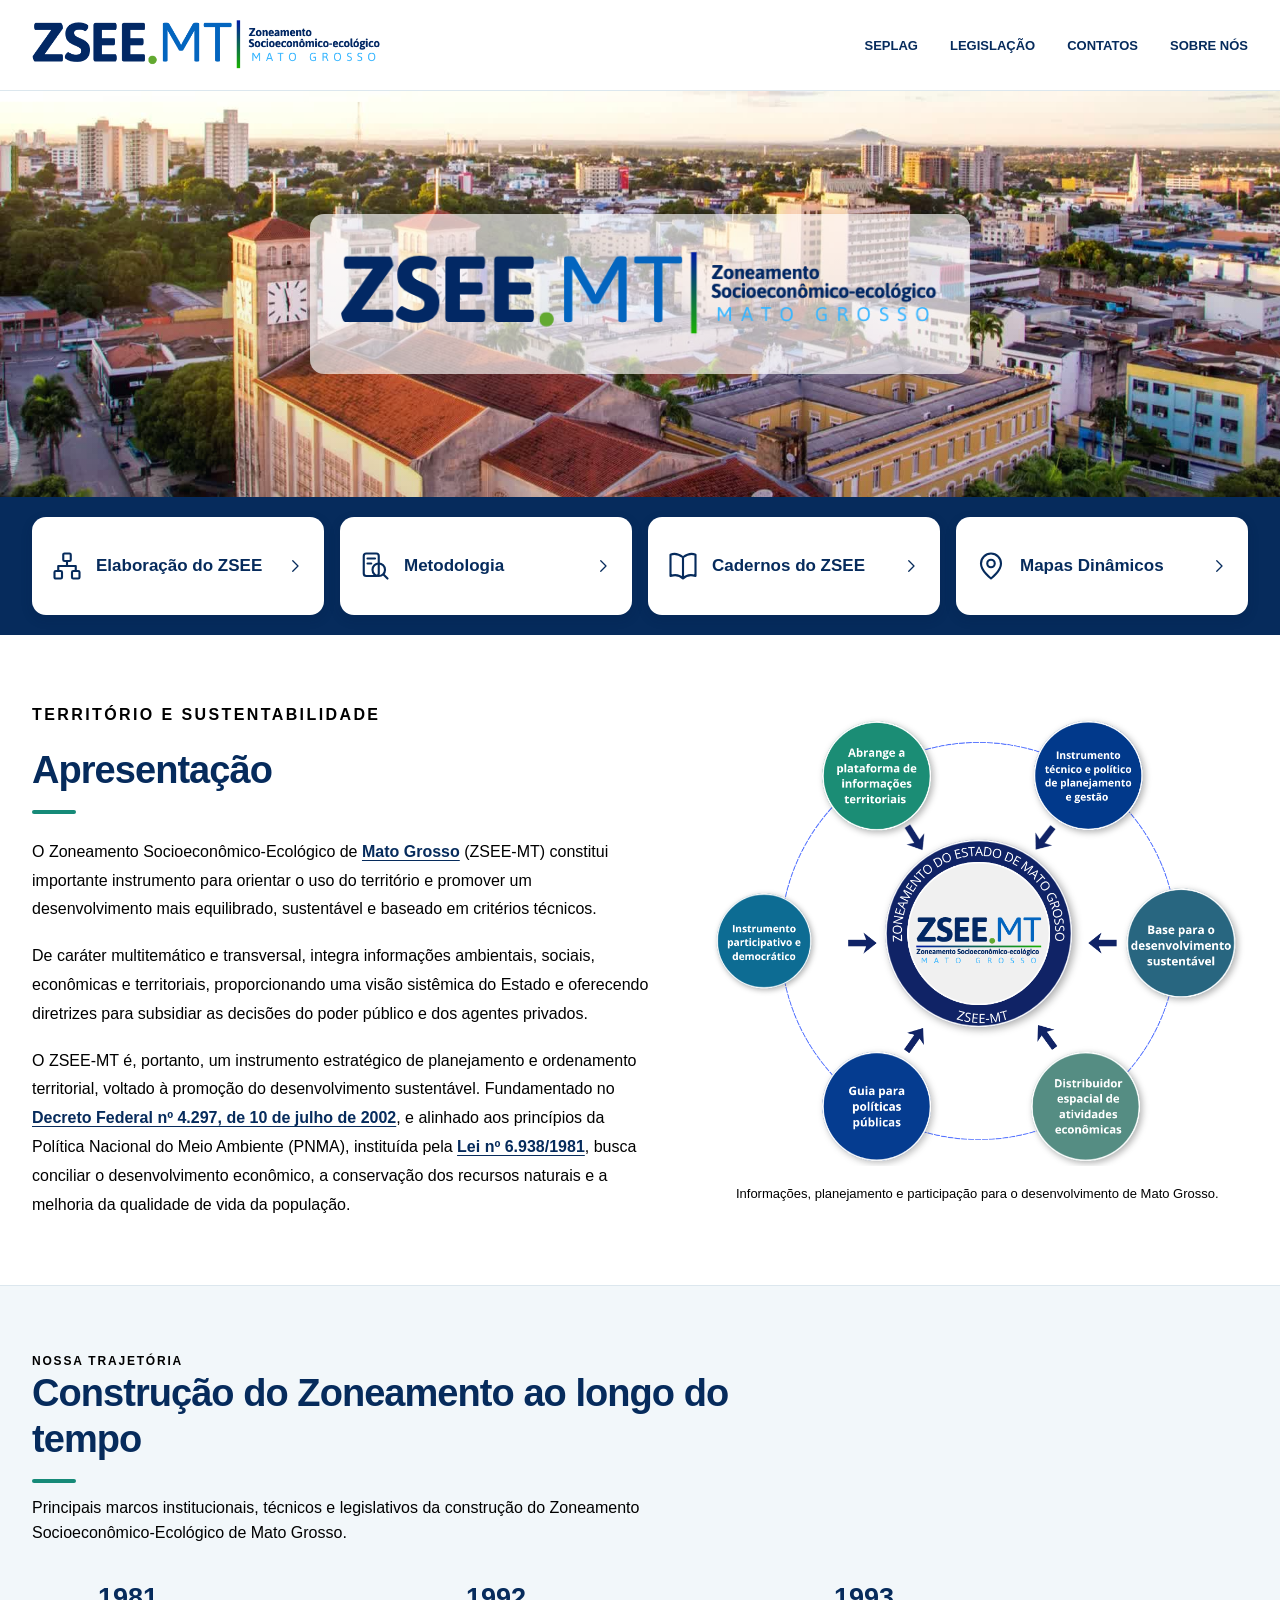
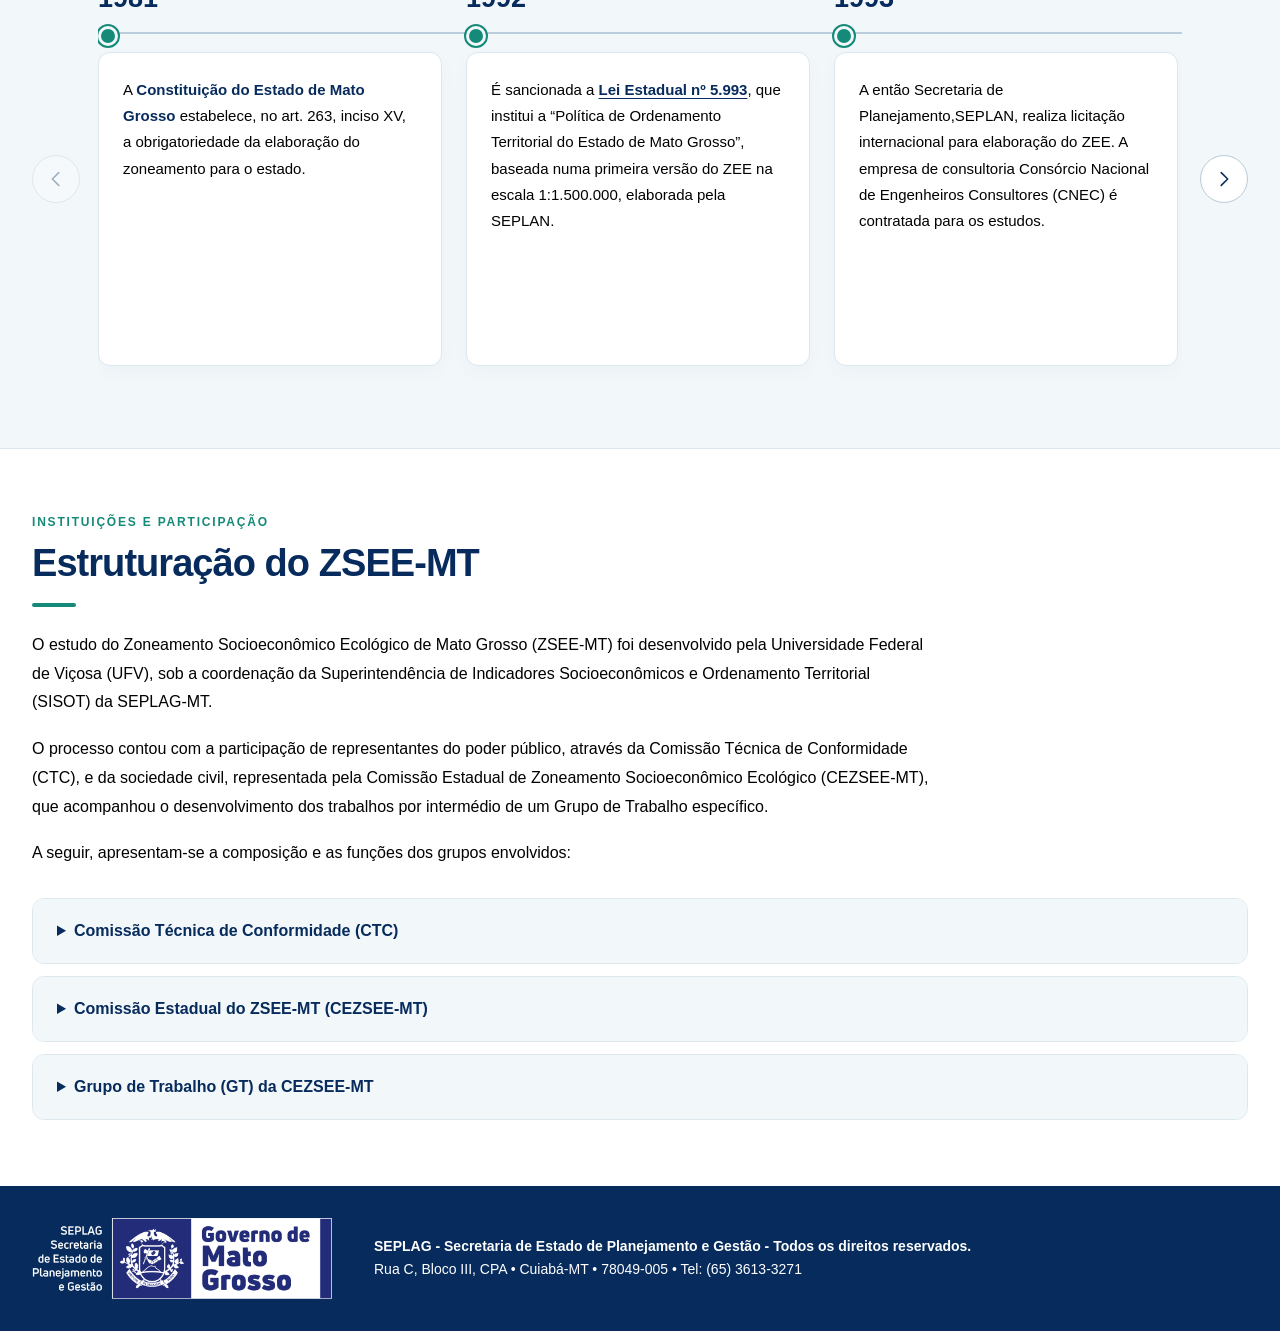
==== commit dc90b7c2: "Update index.html" ====
--- a/zoneamento-organizado/index.html
+++ b/zoneamento-organizado/index.html
@@ -8,7 +8,7 @@
 <section class="hero" id="inicio" aria-label="Zoneamento Socioeconômico-Ecológico de Mato Grosso"><video class="hero-video" data-mobile-src="assets/videos/capa-celular.mp4" data-mobile-poster="assets/imagens/capa-celular.jpg" data-src="assets/videos/capa.mp4" poster="assets/imagens/capa.jpg" muted loop playsinline preload="none" aria-hidden="true" disablepictureinpicture></video><div class="container hero-inner"><div class="hero-logo"><img src="assets/imagens/logo.png" width="636" height="103" alt="ZSEE-MT — Zoneamento Socioeconômico-Ecológico de Mato Grosso"></div></div></section>
 <nav class="access-band" aria-label="Acessos ao zoneamento"><div class="container access-grid"><button type="button" class="access-card" data-destination="elaboracao"><svg viewBox="0 0 24 24" aria-hidden="true" class=""><rect x="9" y="2" width="6" height="6" rx="1"/><rect x="2" y="16" width="6" height="6" rx="1"/><rect x="16" y="16" width="6" height="6" rx="1"/><path d="M12 8v4M5 16v-4h14v4"/></svg><span>Elaboração do ZSEE</span><svg viewBox="0 0 24 24" aria-hidden="true" class="arrow"><path d="m9 5 7 7-7 7"/></svg></button><button type="button" class="access-card" data-destination="metodologia"><svg viewBox="0 0 24 24" aria-hidden="true" class=""><rect x="3" y="2" width="12" height="18" rx="2"/><path d="M6 6h6M6 10h3"/><circle cx="15" cy="15" r="5"/><path d="m19 19 3 3"/></svg><span>Metodologia</span><svg viewBox="0 0 24 24" aria-hidden="true" class="arrow"><path d="m9 5 7 7-7 7"/></svg></button><button type="button" class="access-card" data-destination="cadernos"><svg viewBox="0 0 24 24" aria-hidden="true" class=""><path d="M12 5C8 2 4 2 2 3v17c3-1 7-1 10 2 3-3 7-3 10-2V3c-2-1-6-1-10 2Zm0 0v17"/></svg><span>Cadernos do ZSEE</span><svg viewBox="0 0 24 24" aria-hidden="true" class="arrow"><path d="m9 5 7 7-7 7"/></svg></button><button type="button" class="access-card" data-destination="mapas"><svg viewBox="0 0 24 24" aria-hidden="true" class=""><path d="M20 10c0 6-8 12-8 12S4 16 4 10a8 8 0 1 1 16 0Z"/><circle cx="12" cy="10" r="3"/></svg><span>Mapas Dinâmicos</span><svg viewBox="0 0 24 24" aria-hidden="true" class="arrow"><path d="m9 5 7 7-7 7"/></svg></button></div></nav>
 <section class="section" id="apresentacao"><div class="container presentation-grid"><div class="prose"><p class="eyebrow">Território e sustentabilidade</p><h1>Apresentação</h1>
-<p>O Zoneamento Socioeconômico Ecológico de <a href="https://intergeo.intermat.mt.gov.br/portal/apps/storymaps/stories/40b98299f78f4cb0a5e216b1f33e4337" target="_blank" rel="noopener noreferrer">Mato Grosso</a> (ZSEE-MT) constitui importante instrumento para orientar o uso do território e promover um desenvolvimento mais equilibrado, sustentável e baseado em critérios técnicos.</p>
+<p>O Zoneamento Socioeconômico-Ecológico de <a href="https://intergeo.intermat.mt.gov.br/portal/apps/storymaps/stories/40b98299f78f4cb0a5e216b1f33e4337" target="_blank" rel="noopener noreferrer">Mato Grosso</a> (ZSEE-MT) constitui importante instrumento para orientar o uso do território e promover um desenvolvimento mais equilibrado, sustentável e baseado em critérios técnicos.</p>
 <p>De caráter multitemático e transversal, integra informações ambientais, sociais, econômicas e territoriais, proporcionando uma visão sistêmica do Estado e oferecendo diretrizes para subsidiar as decisões do poder público e dos agentes privados.</p>
 <p>O ZSEE-MT é, portanto, um instrumento estratégico de planejamento e ordenamento territorial, voltado à promoção do desenvolvimento sustentável. Fundamentado no <a href="https://www.planalto.gov.br/ccivil_03/decreto/2002/d4297.htm" target="_blank" rel="noopener noreferrer">Decreto Federal nº 4.297, de 10 de julho de 2002</a>, e alinhado aos princípios da Política Nacional do Meio Ambiente (PNMA), instituída pela <a href="https://www.planalto.gov.br/ccivil_03/leis/l6938.htm" target="_blank" rel="noopener noreferrer">Lei nº 6.938/1981</a>, busca conciliar o desenvolvimento econômico, a conservação dos recursos naturais e a melhoria da qualidade de vida da população.</p></div>
 <figure class="flowchart"><img src="assets/imagens/fluxograma.png" width="994" height="826" loading="lazy" alt="Fluxograma do ZSEE-MT: plataforma de informações territoriais; instrumento técnico e político de planejamento e gestão; base para o desenvolvimento sustentável; distribuidor espacial de atividades econômicas; guia para políticas públicas; instrumento participativo e democrático."><figcaption>Informações, planejamento e participação para o desenvolvimento de Mato Grosso.</figcaption></figure></div></section>
@@ -543,4 +543,8 @@
         </div></details></div></div></section>
 </main><footer class="footer"><div class="container footer-inner"><img class="footer-logo" src="assets/imagens/seplag-rodape.png" alt="SEPLAG — Secretaria de Estado de Planejamento e Gestão — Governo de Mato Grosso" loading="lazy"><p><strong>SEPLAG - Secretaria de Estado de Planejamento e Gestão - Todos os direitos reservados.</strong><br>Rua C, Bloco III, CPA • Cuiabá-MT • 78049-005 • Tel: (65) 3613-3271</p></div></footer>
 <dialog id="pending-link" aria-labelledby="pending-title"><h2 id="pending-title">Página</h2><p>O endereço desta página será disponibilizado em breve.</p><button type="button" class="dialog-close">Fechar</button></dialog>
-<script src="assets/js/site.js" defer></script></body></html>+<script>
+  const script = document.createElement('script');
+  script.src = 'assets/js/site.js?v=' + Date.now();
+  document.body.appendChild(script);
+</script></body></html>
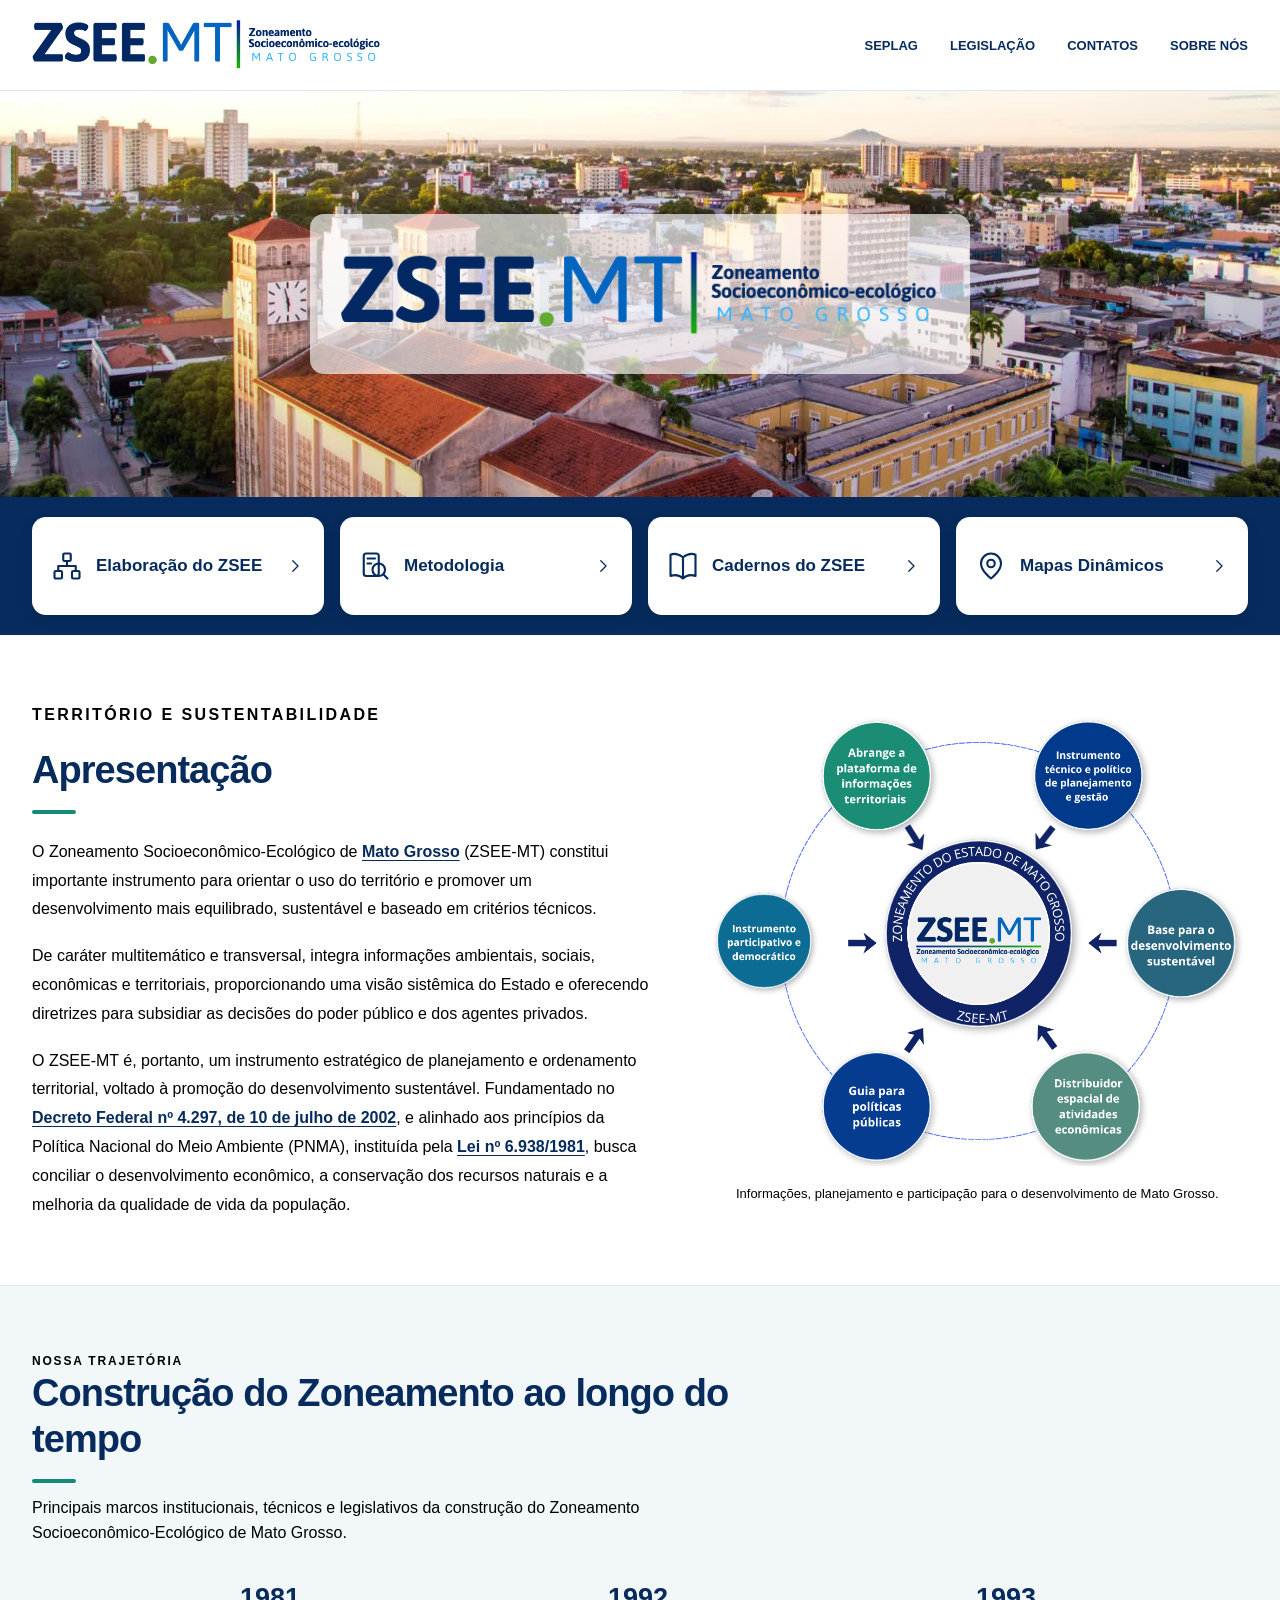
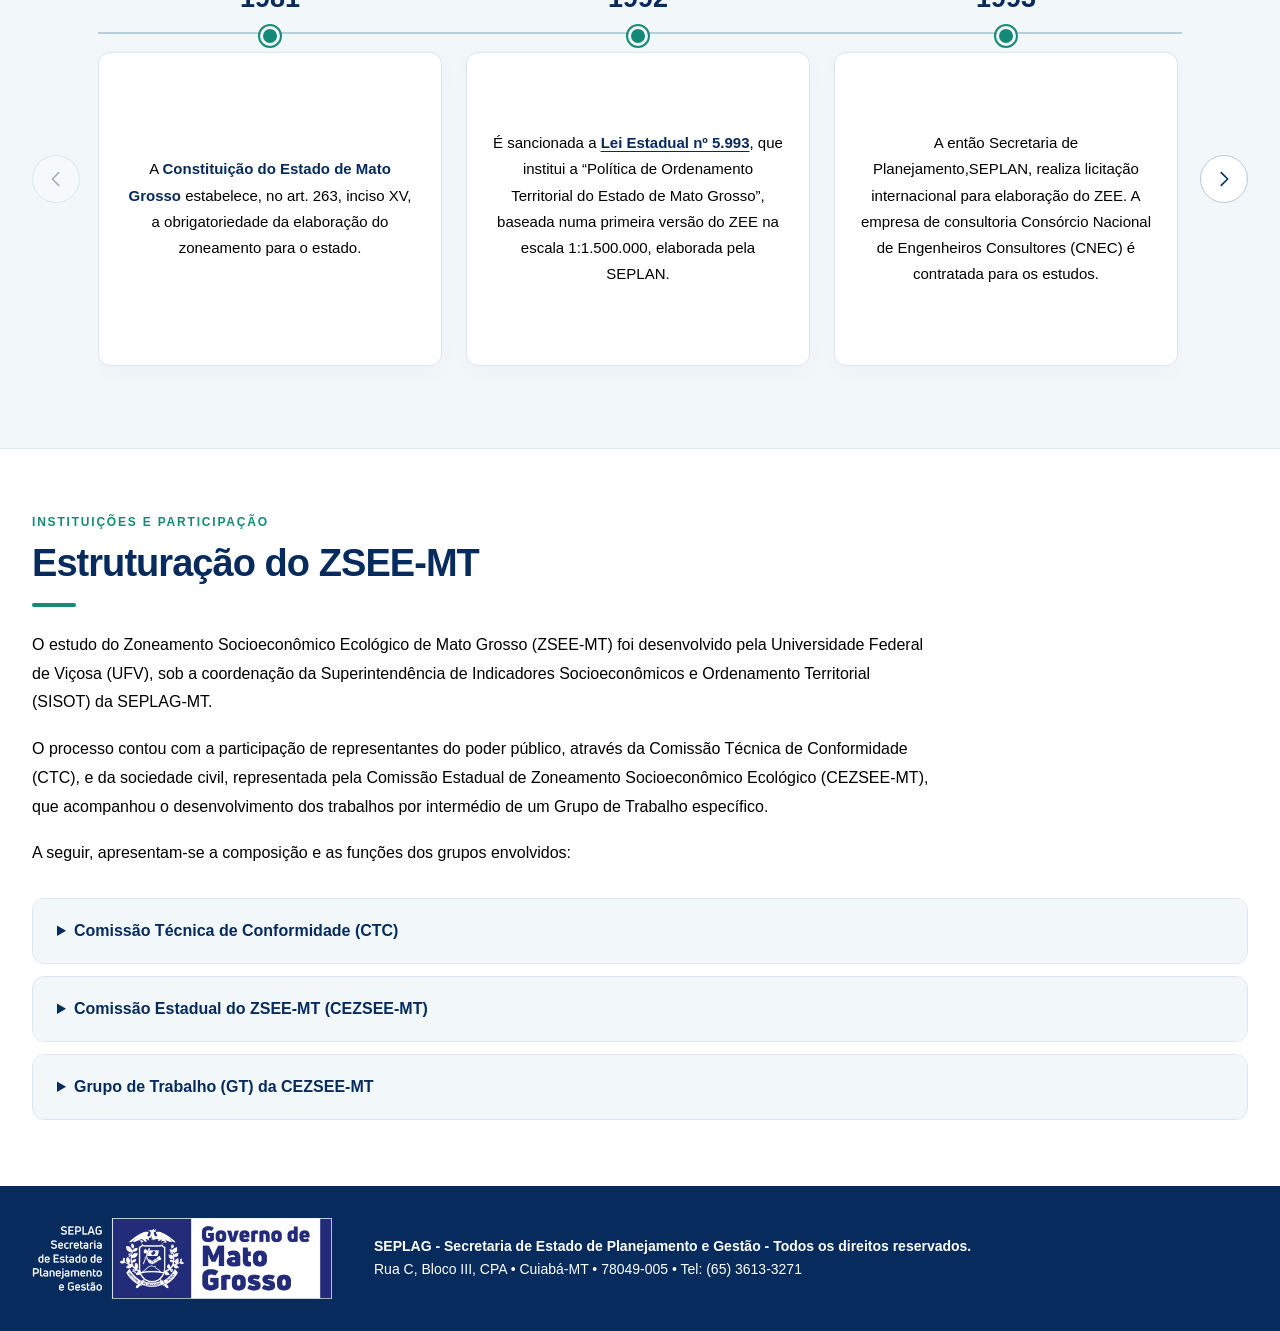
==== commit 1a2326e8: "Update index.html" ====
--- a/zoneamento-organizado/index.html
+++ b/zoneamento-organizado/index.html
@@ -1,5 +1,43 @@
 <!DOCTYPE html>
 <html lang="pt-BR">
+      
+<style>
+  /* Ano centralizado sobre cada cartão */
+  .timeline .year {
+    width: 100%;
+    text-align: center;
+  }
+
+  /* Bolinha verde centralizada sobre cada cartão */
+  .timeline .event::after {
+    left: 50%;
+    transform: translateX(-50%);
+  }
+
+  /* Texto centralizado horizontal e verticalmente */
+  .timeline .event-card {
+    display: flex;
+    flex-direction: column;
+    justify-content: center;
+    align-items: center;
+    text-align: center;
+  }
+
+  .timeline .event-card p {
+    width: 100%;
+    text-align: center;
+  }
+
+  /* Logo da SEPLAG centralizada no celular */
+  @media (max-width: 760px) {
+    .footer .footer-logo {
+      align-self: center;
+      margin-left: auto;
+      margin-right: auto;
+    }
+  }
+</style>
+
 <head><meta charset="UTF-8"><meta name="viewport" content="width=device-width, initial-scale=1"><title>ZSEE-MT — Zoneamento Socioeconômico-Ecológico de Mato Grosso</title><meta name="description" content="Conheça o Zoneamento Socioeconômico-Ecológico de Mato Grosso, sua trajetória e as instituições participantes."><link rel="icon" href="assets/imagens/logo.png"><link rel="stylesheet" href="assets/css/site.css"></head>
 <body>
 <a class="skip" href="#conteudo">Ir para o conteúdo</a>
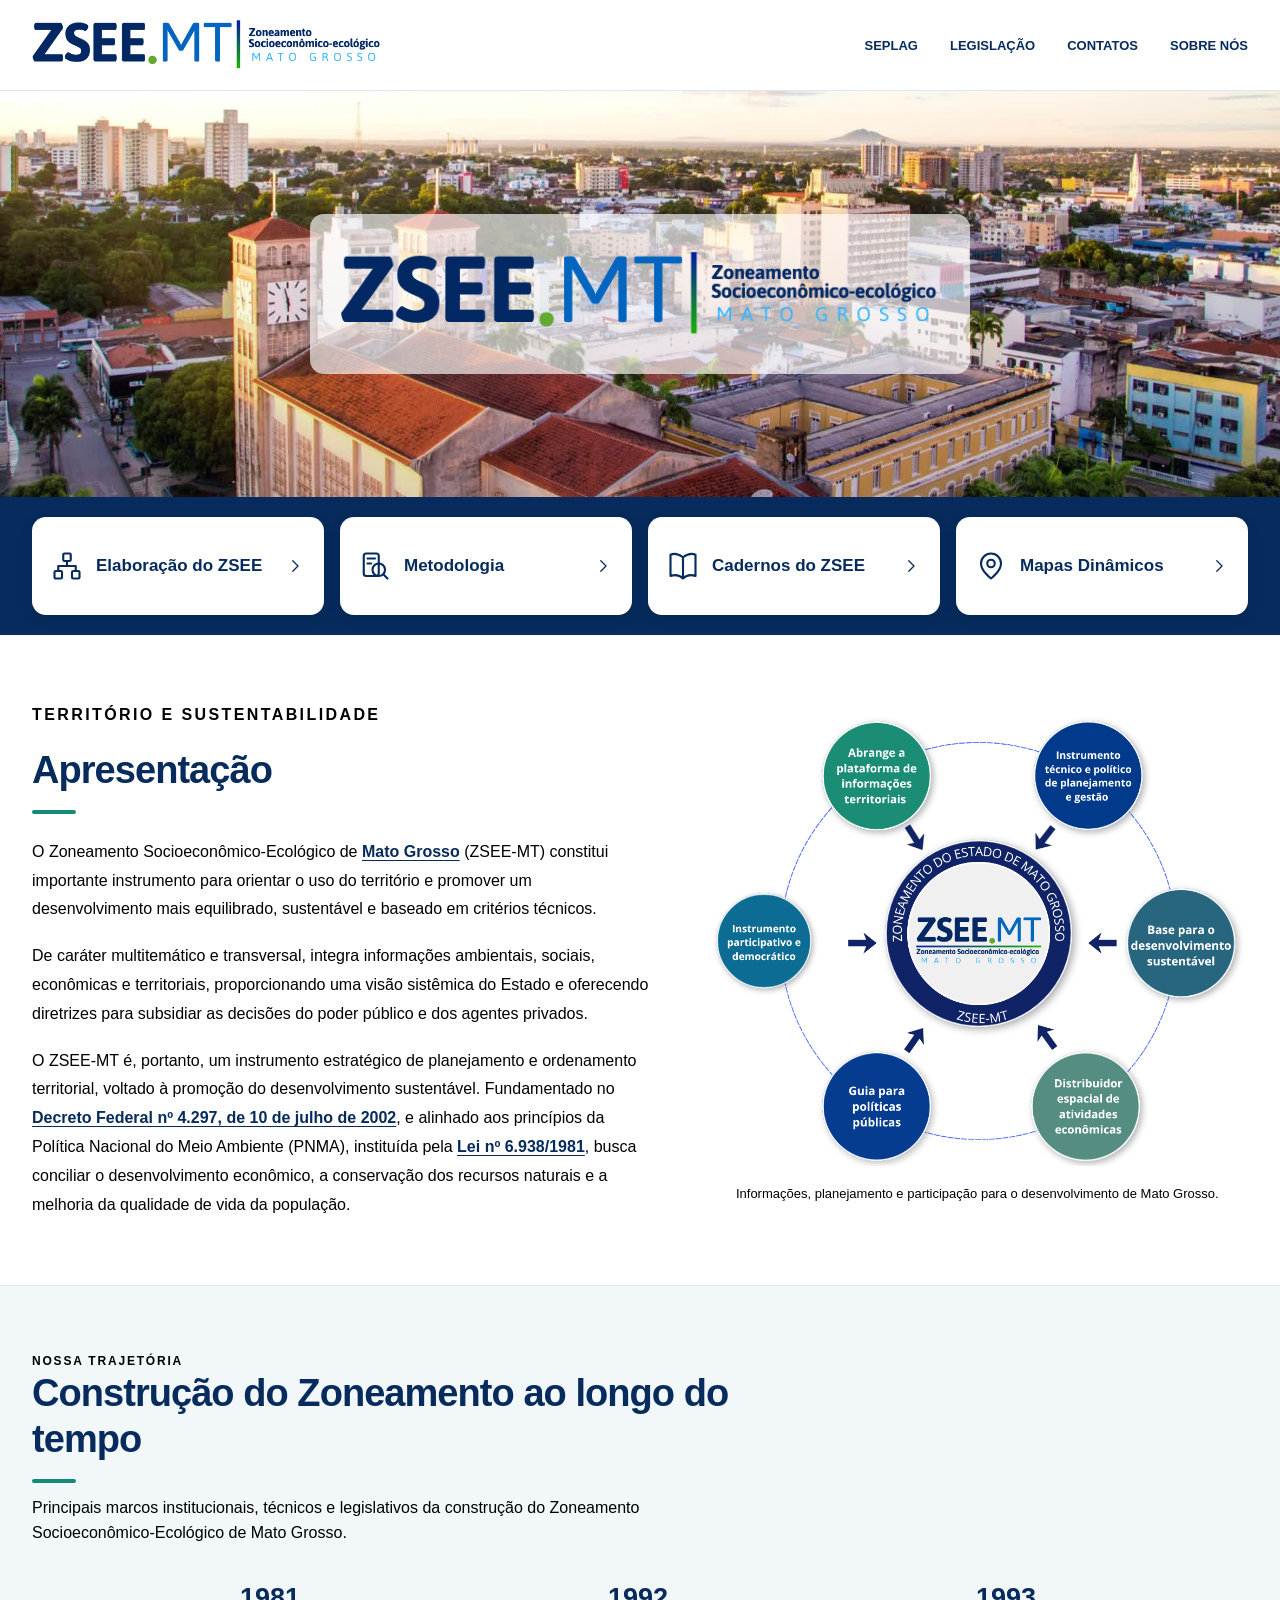
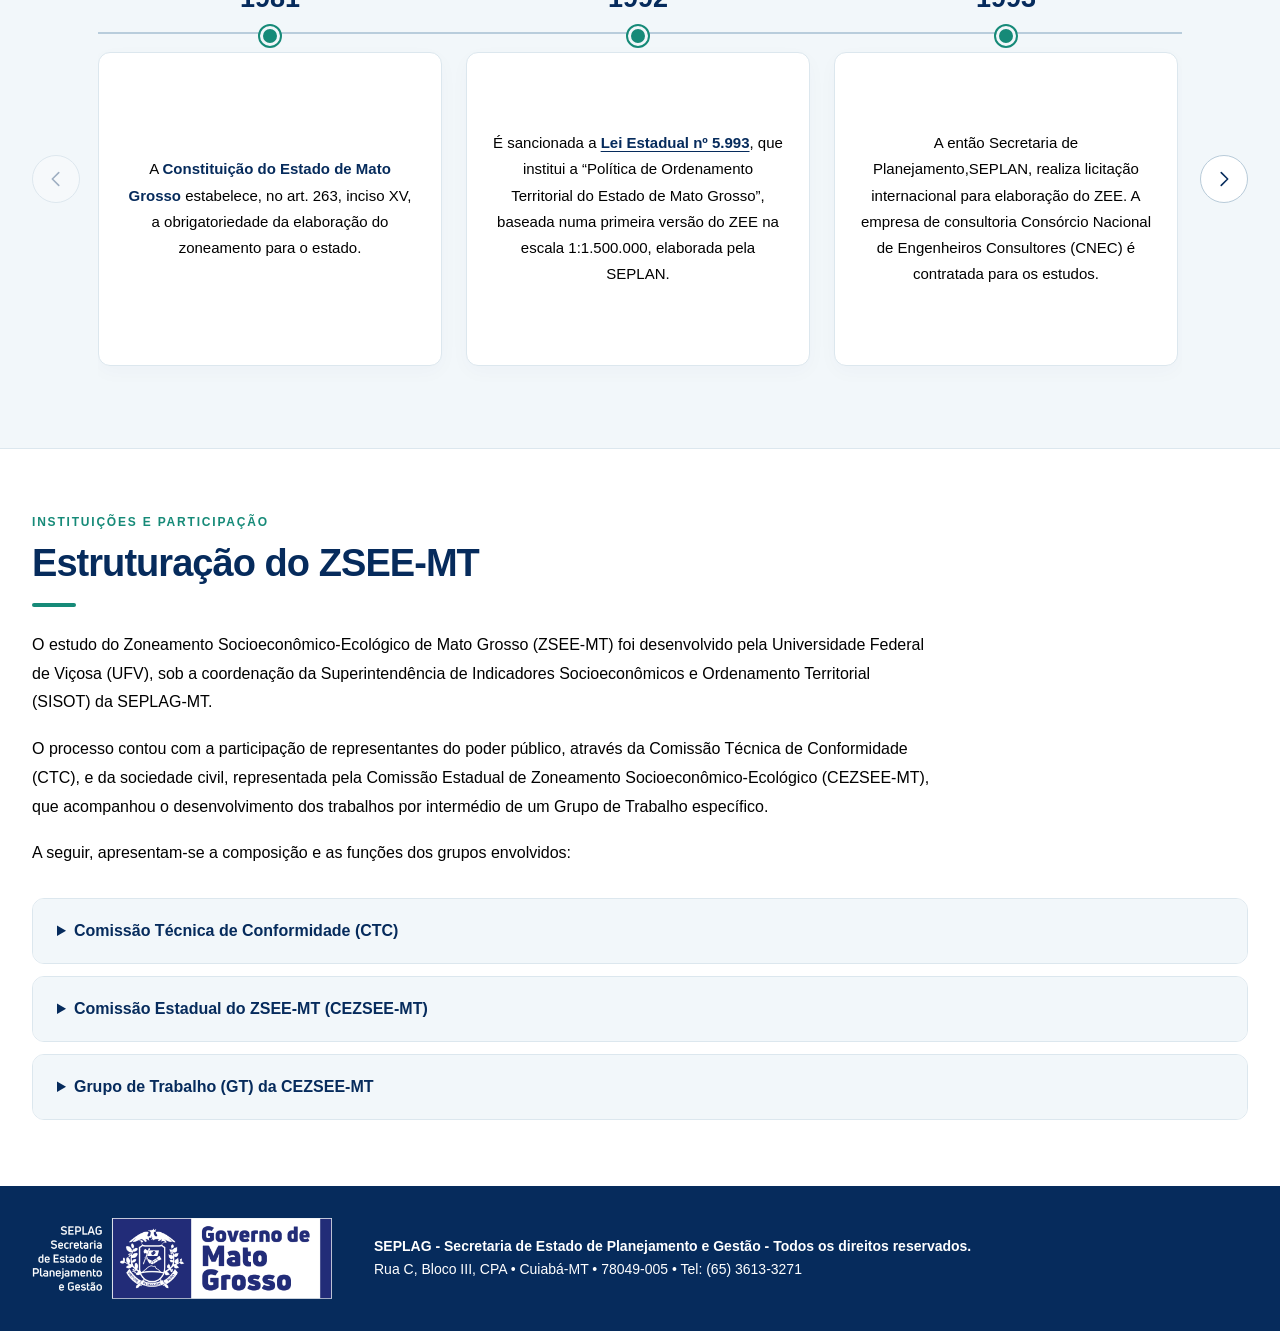
==== commit cf30daa7: "Update index.html" ====
--- a/zoneamento-organizado/index.html
+++ b/zoneamento-organizado/index.html
@@ -167,7 +167,7 @@
         <p>É publicado o <strong>Decreto nº 883/2017</strong>, que institui a Comissão Estadual do ZSEE/MT (CEZSEE/MT), incluindo representantes do governo e da sociedade civil para acompanhar e avaliar o zoneamento.</p>
       </div>
     </article></div><button class="round-button" id="next-year" type="button" aria-label="Ver próximo marco" aria-controls="timeline"><svg viewBox="0 0 24 24" aria-hidden="true" class=""><path d="m9 5 7 7-7 7"/></svg></button></div><p class="sr-only" id="timeline-help">Use as setas para explorar os anos. No celular, deslize os cartões para os lados.</p><p class="sr-only" id="timeline-status" role="status" aria-live="polite"></p></div></section>
-<section class="section" id="estrutura"><div class="container"><p class="eyebrow">Instituições e participação</p><h2>Estruturação do ZSEE-MT</h2><div class="prose structure-intro"><p>O estudo do Zoneamento Socioeconômico Ecológico de Mato Grosso (ZSEE-MT) foi desenvolvido pela Universidade Federal de Viçosa (UFV), sob a coordenação da Superintendência de Indicadores Socioeconômicos e Ordenamento Territorial (SISOT) da SEPLAG-MT.</p><p>O processo contou com a participação de representantes do poder público, através da Comissão Técnica de Conformidade (CTC), e da sociedade civil, representada pela Comissão Estadual de Zoneamento Socioeconômico Ecológico (CEZSEE-MT), que acompanhou o desenvolvimento dos trabalhos por intermédio de um Grupo de Trabalho específico.</p><p>A seguir, apresentam-se a composição e as funções dos grupos envolvidos:</p></div><div class="groups"><details><summary>Comissão Técnica de Conformidade (CTC)</summary><div class="group-content">
+<section class="section" id="estrutura"><div class="container"><p class="eyebrow">Instituições e participação</p><h2>Estruturação do ZSEE-MT</h2><div class="prose structure-intro"><p>O estudo do Zoneamento Socioeconômico-Ecológico de Mato Grosso (ZSEE-MT) foi desenvolvido pela Universidade Federal de Viçosa (UFV), sob a coordenação da Superintendência de Indicadores Socioeconômicos e Ordenamento Territorial (SISOT) da SEPLAG-MT.</p><p>O processo contou com a participação de representantes do poder público, através da Comissão Técnica de Conformidade (CTC), e da sociedade civil, representada pela Comissão Estadual de Zoneamento Socioeconômico-Ecológico (CEZSEE-MT), que acompanhou o desenvolvimento dos trabalhos por intermédio de um Grupo de Trabalho específico.</p><p>A seguir, apresentam-se a composição e as funções dos grupos envolvidos:</p></div><div class="groups"><details><summary>Comissão Técnica de Conformidade (CTC)</summary><div class="group-content">
             <div class="entity-grid">
         <article class="entity-card">
             <div class="logo-wrap"><img src="assets/imagens/instituicoes/logo-estado.jpg" alt="Logotipo de SEPLAG" loading="lazy"></div>
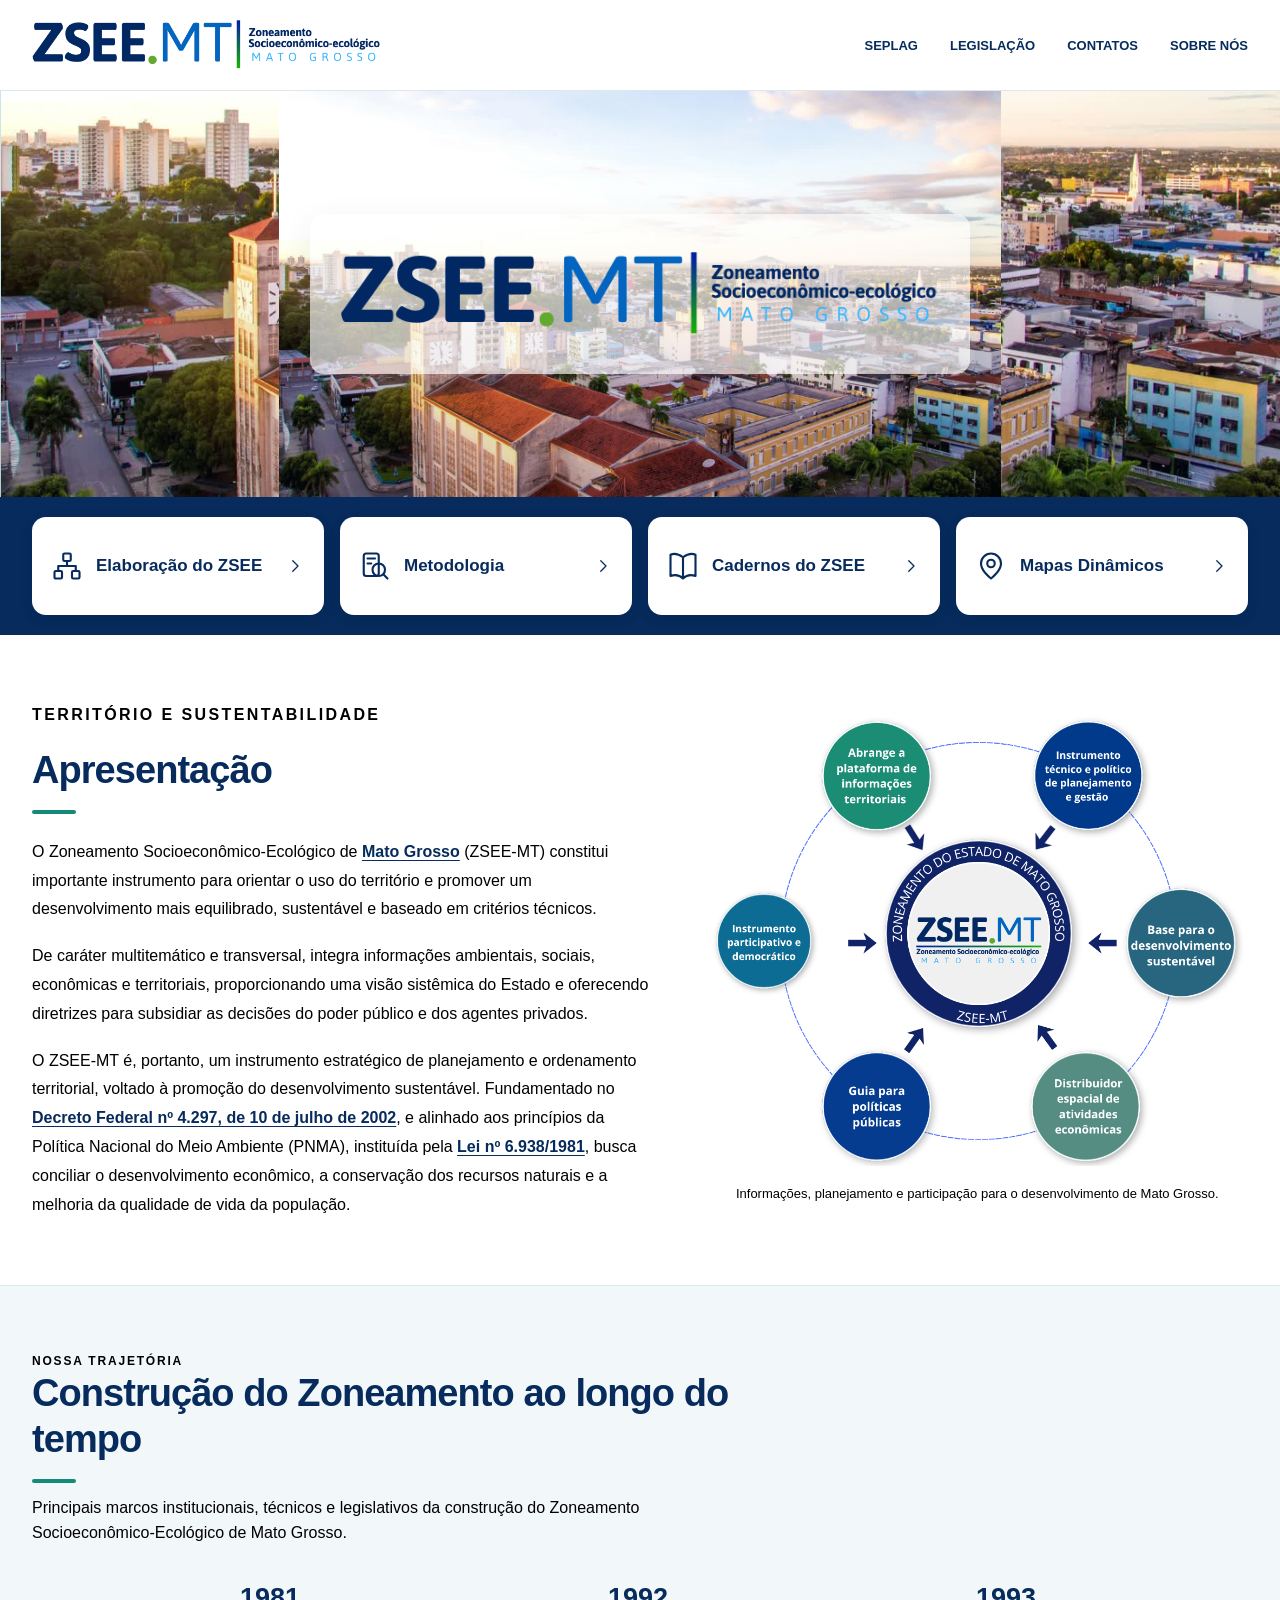
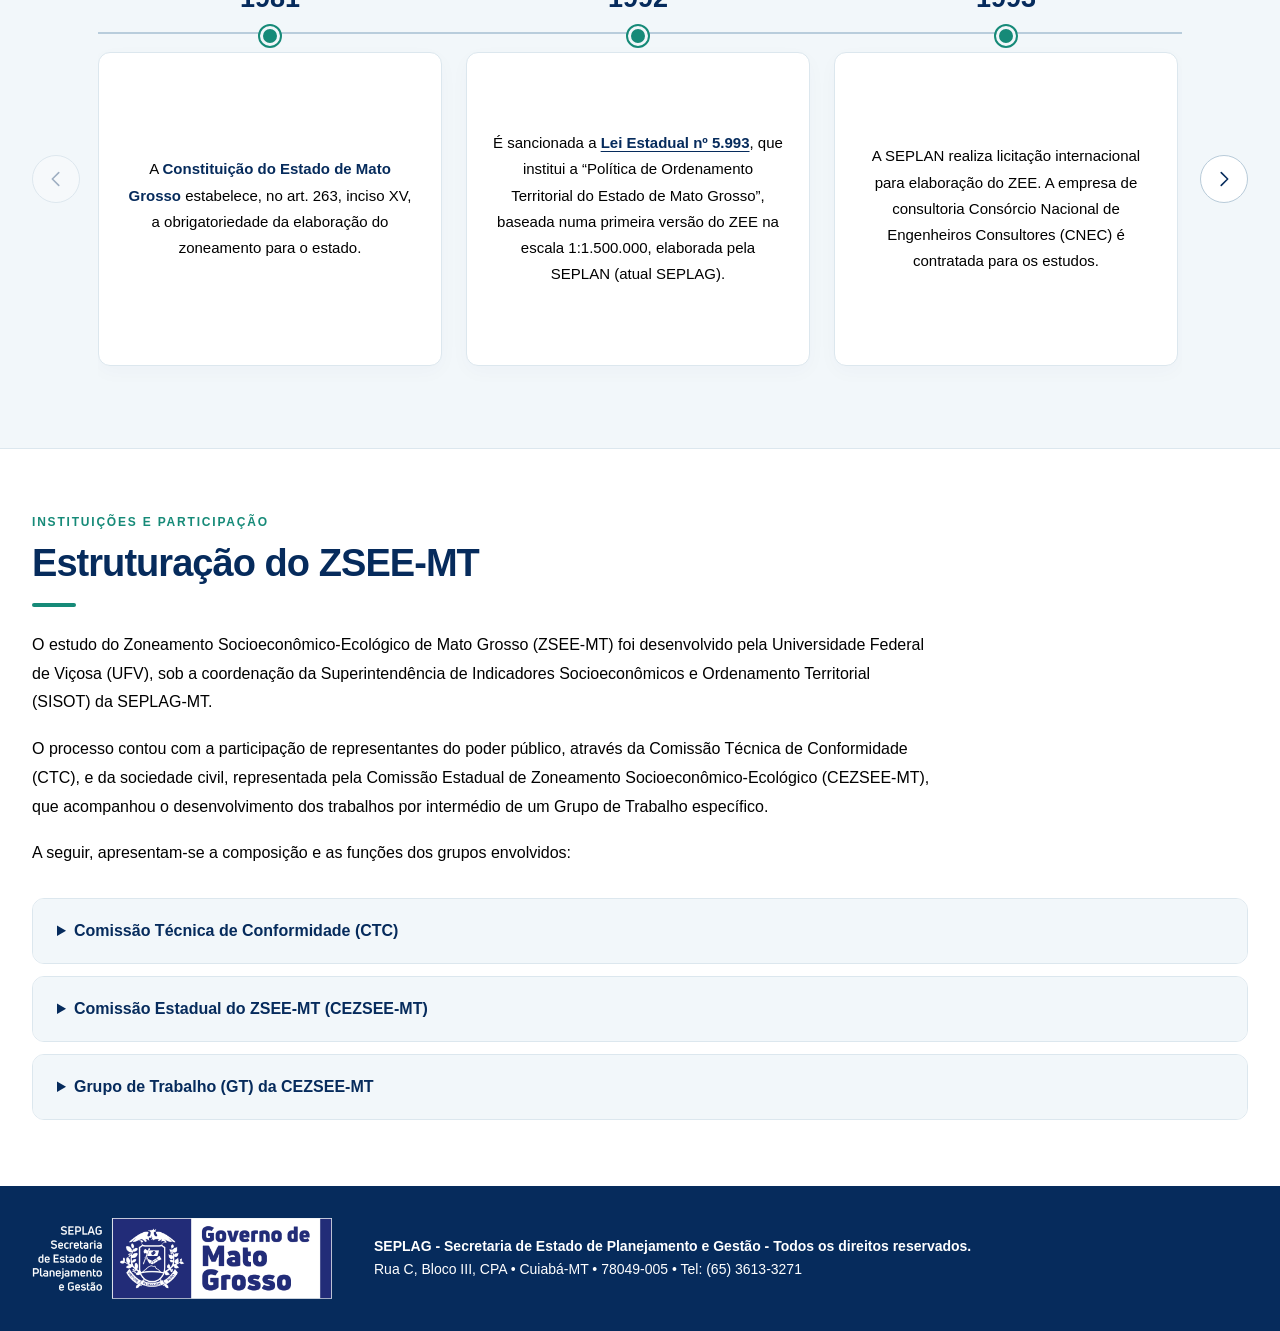
==== commit e1484db2: "Update index.html" ====
--- a/zoneamento-organizado/index.html
+++ b/zoneamento-organizado/index.html
@@ -62,14 +62,14 @@
       
       <h3 class="year">1992</h3>
       <div class="event-card">
-        <p>É sancionada a <a class="law" href="https://leisestaduais.com.br/mt/lei-ordinaria-n-5993-1992-mato-grosso-institui-a-politica-de-planejamento-e-ordenamento-territorial-do-estado-de-mato-grosso-e-da-outras-providencias" target="_blank" rel="noopener noreferrer">Lei Estadual nº 5.993</a>, que institui a “Política de Ordenamento Territorial do Estado de Mato Grosso”, baseada numa primeira versão do ZEE na escala 1:1.500.000, elaborada pela SEPLAN.</p>
+        <p>É sancionada a <a class="law" href="https://leisestaduais.com.br/mt/lei-ordinaria-n-5993-1992-mato-grosso-institui-a-politica-de-planejamento-e-ordenamento-territorial-do-estado-de-mato-grosso-e-da-outras-providencias" target="_blank" rel="noopener noreferrer">Lei Estadual nº 5.993</a>, que institui a “Política de Ordenamento Territorial do Estado de Mato Grosso”, baseada numa primeira versão do ZEE na escala 1:1.500.000, elaborada pela SEPLAN (atual SEPLAG).</p>
       </div>
     </article><article class="event">
       
       
       <h3 class="year">1993</h3>
       <div class="event-card">
-        <p>A então Secretaria de Planejamento,SEPLAN, realiza licitação internacional para elaboração do ZEE. A empresa de consultoria Consórcio Nacional de Engenheiros Consultores (CNEC) é contratada para os estudos.</p>
+        <p>A SEPLAN realiza licitação internacional para elaboração do ZEE. A empresa de consultoria Consórcio Nacional de Engenheiros Consultores (CNEC) é contratada para os estudos.</p>
       </div>
     </article><article class="event">
       
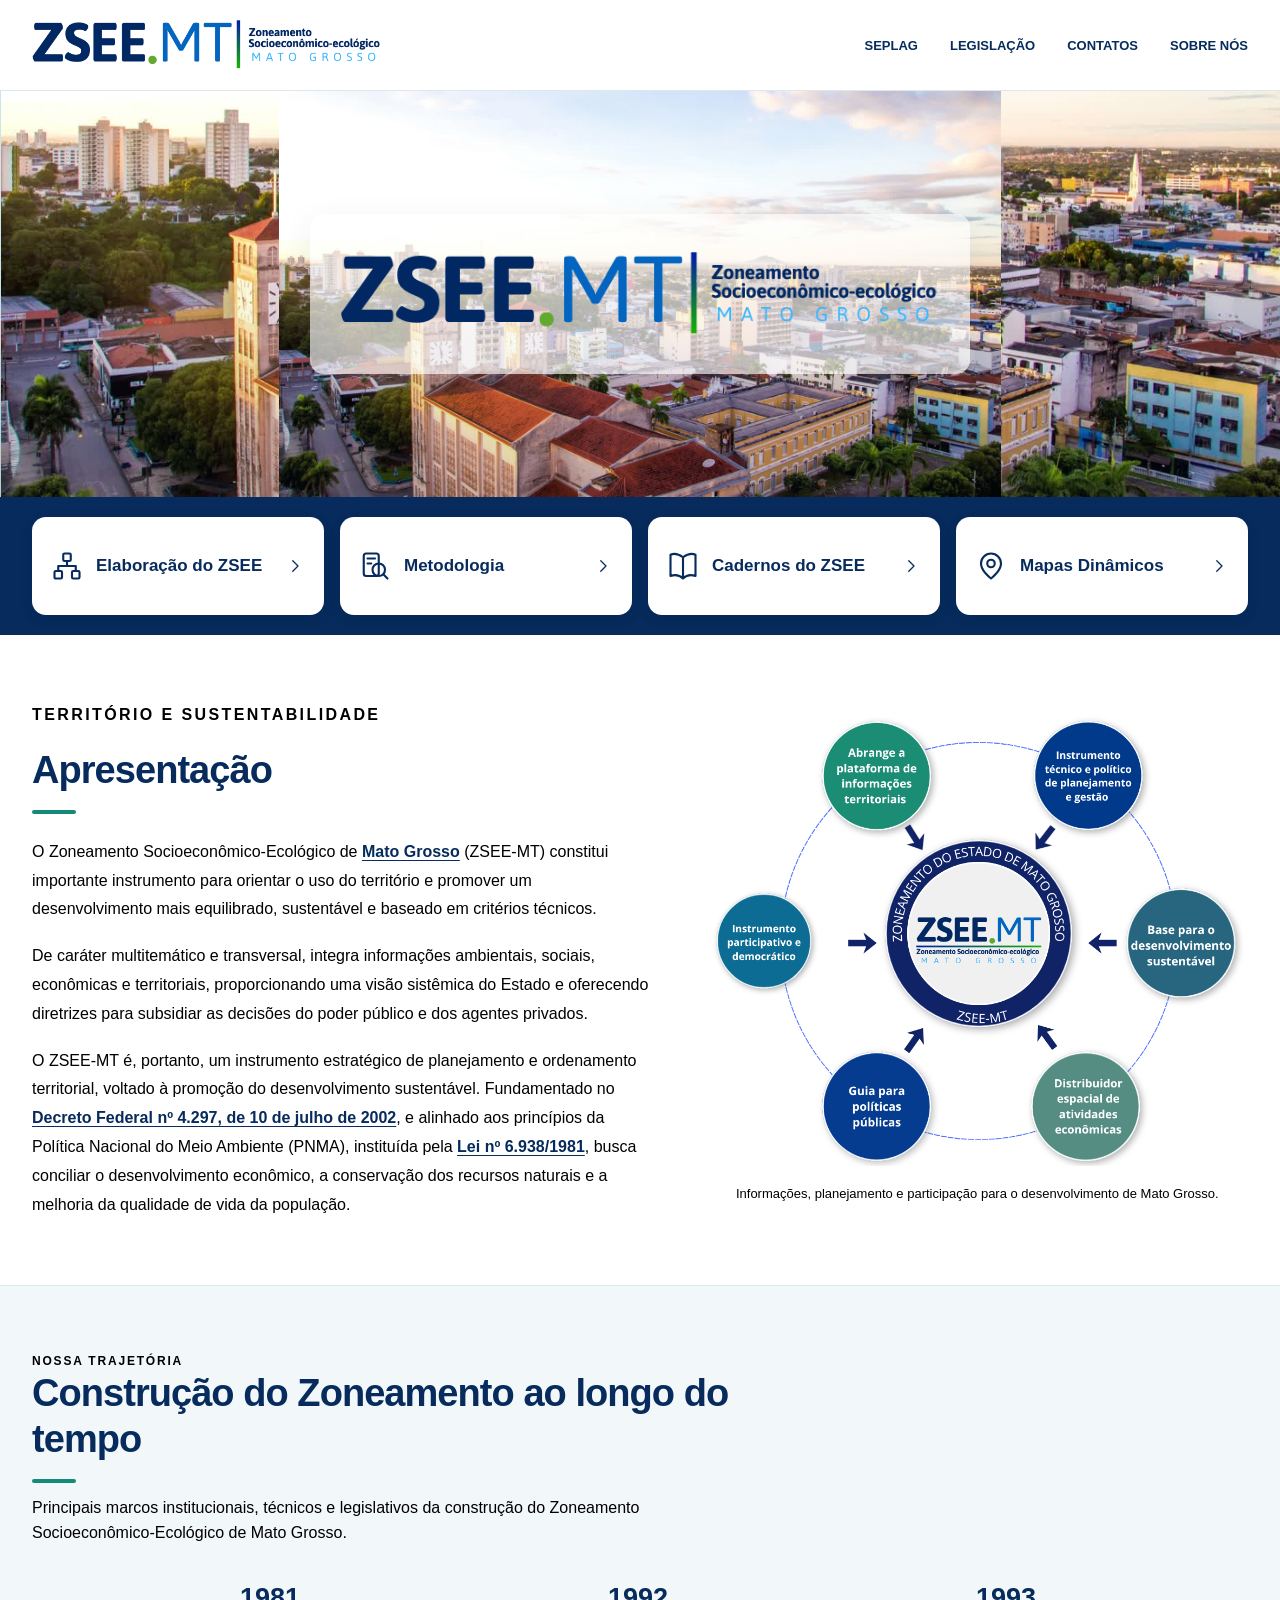
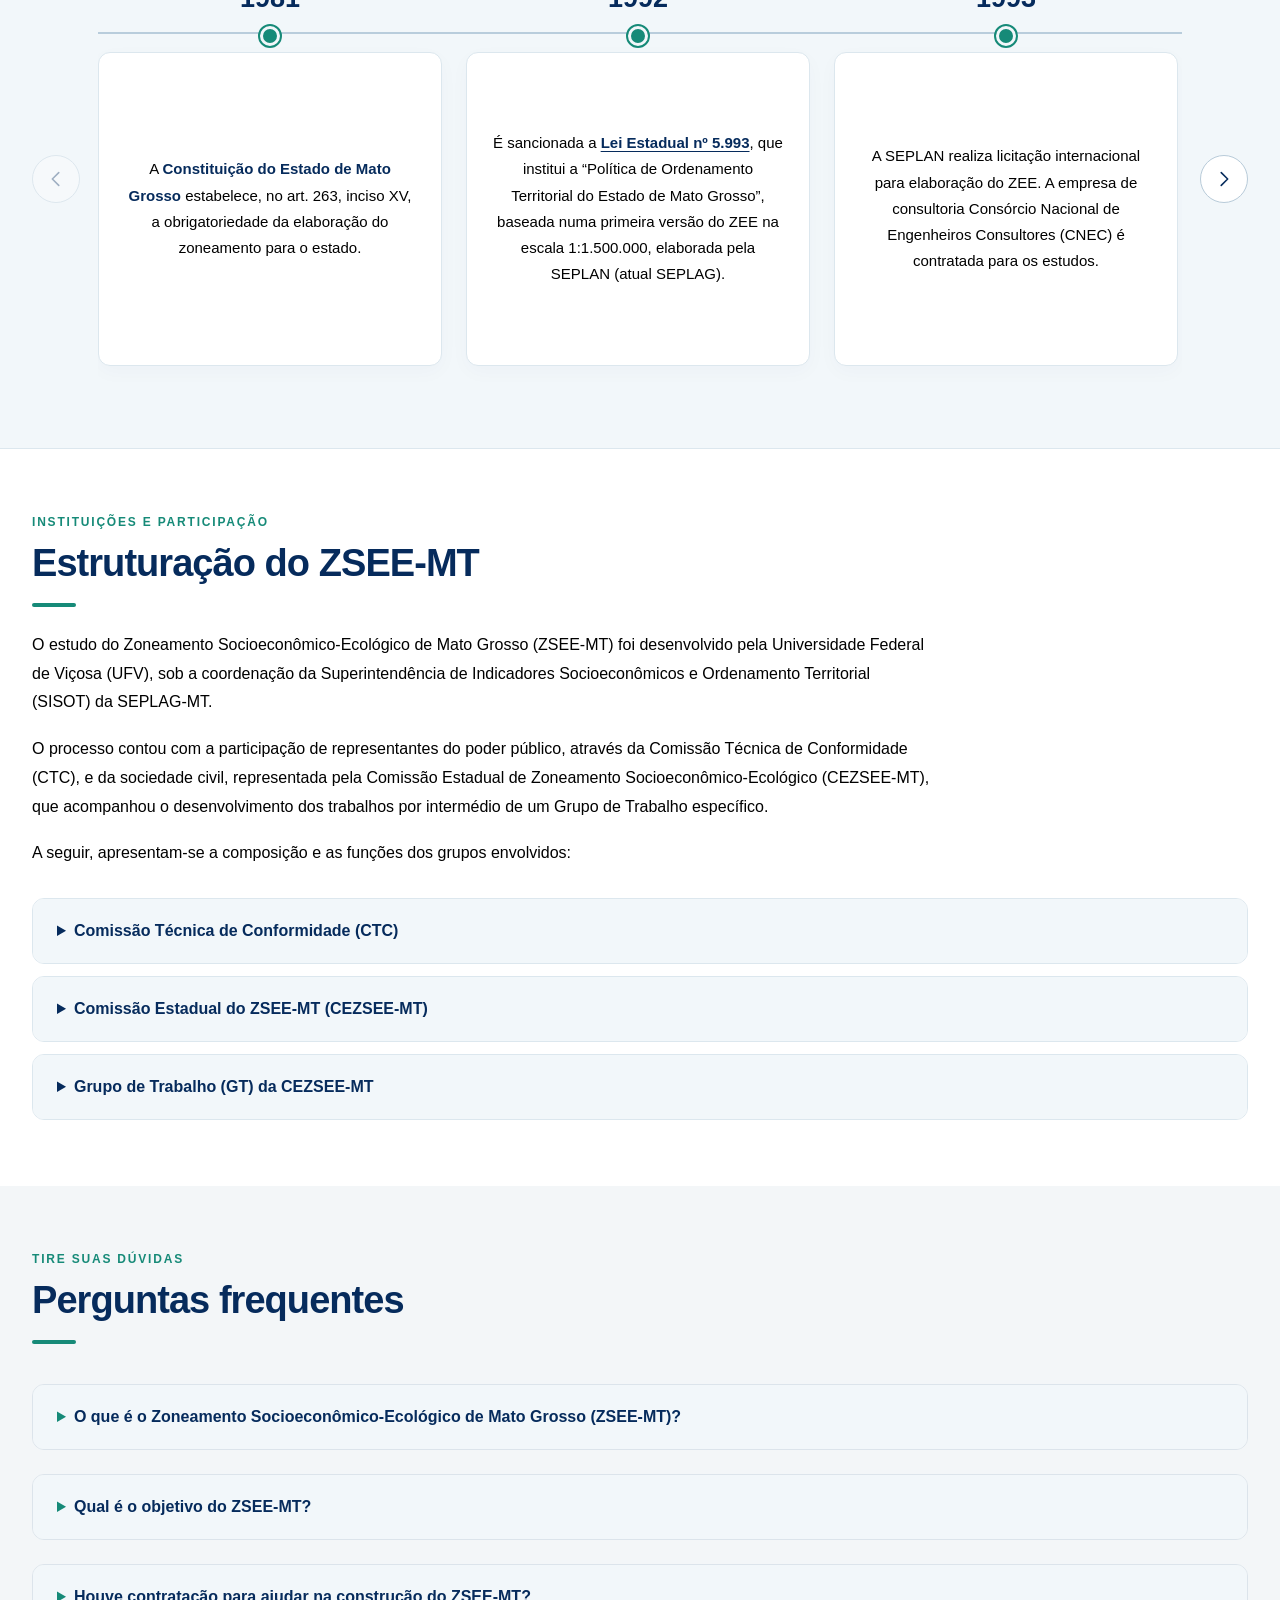
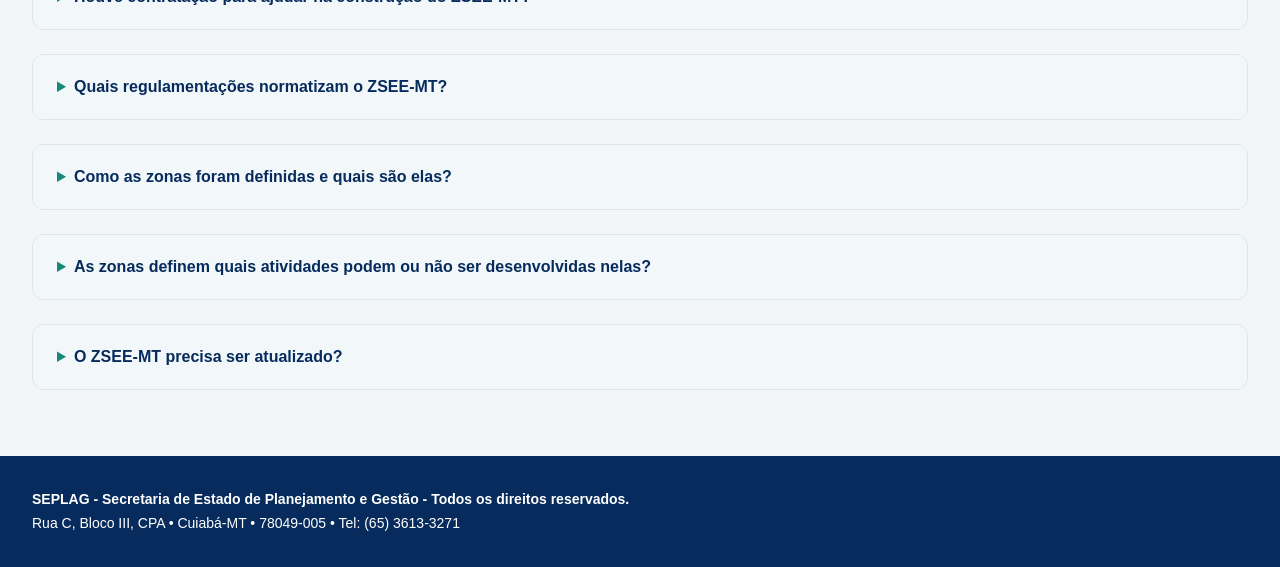
==== commit 7b19298f: "Update index.html" ====
--- a/zoneamento-organizado/index.html
+++ b/zoneamento-organizado/index.html
@@ -1,588 +1,1184 @@
 <!DOCTYPE html>
 <html lang="pt-BR">
-      
-<style>
-  /* Ano centralizado sobre cada cartão */
-  .timeline .year {
-    width: 100%;
-    text-align: center;
-  }
-
-  /* Bolinha verde centralizada sobre cada cartão */
-  .timeline .event::after {
-    left: 50%;
-    transform: translateX(-50%);
-  }
-
-  /* Texto centralizado horizontal e verticalmente */
-  .timeline .event-card {
-    display: flex;
-    flex-direction: column;
-    justify-content: center;
-    align-items: center;
-    text-align: center;
-  }
-
-  .timeline .event-card p {
-    width: 100%;
-    text-align: center;
-  }
-
-  /* Logo da SEPLAG centralizada no celular */
-  @media (max-width: 760px) {
-    .footer .footer-logo {
-      align-self: center;
-      margin-left: auto;
-      margin-right: auto;
-    }
-  }
-</style>
-
-<head><meta charset="UTF-8"><meta name="viewport" content="width=device-width, initial-scale=1"><title>ZSEE-MT — Zoneamento Socioeconômico-Ecológico de Mato Grosso</title><meta name="description" content="Conheça o Zoneamento Socioeconômico-Ecológico de Mato Grosso, sua trajetória e as instituições participantes."><link rel="icon" href="assets/imagens/logo.png"><link rel="stylesheet" href="assets/css/site.css"></head>
+<head>
+  <meta charset="UTF-8">
+  <meta name="viewport" content="width=device-width, initial-scale=1">
+
+  <title>ZSEE-MT — Zoneamento Socioeconômico-Ecológico de Mato Grosso</title>
+
+  <meta
+    name="description"
+    content="Conheça o Zoneamento Socioeconômico-Ecológico de Mato Grosso, sua trajetória e as instituições participantes."
+  >
+
+  <link rel="icon" href="assets/imagens/logo.png">
+  <link rel="stylesheet" href="assets/css/site.css">
+
+  <style>
+    /* Centralização dos anos, círculos e textos da cronologia. */
+    .timeline .year {
+      width: 100%;
+      text-align: center;
+    }
+
+    .timeline .event::after {
+      left: 50%;
+      transform: translateX(-50%);
+    }
+
+    .timeline .event-card {
+      display: flex;
+      flex-direction: column;
+      justify-content: center;
+      align-items: center;
+      text-align: center;
+    }
+
+    .timeline .event-card p {
+      width: 100%;
+      text-align: center;
+    }
+
+    /* Perguntas frequentes. */
+    .faq {
+      background: #f3f6f8;
+    }
+
+    .faq-list {
+      display: grid;
+      gap: 12px;
+      margin-top: 28px;
+    }
+
+    .faq-list details {
+      background: #fff;
+      border: 1px solid #dce4eb;
+      border-radius: 12px;
+      overflow: hidden;
+    }
+
+    .faq-list summary {
+      display: list-item;
+      padding: 20px 24px;
+      cursor: pointer;
+      color: #062b5c;
+      font-weight: 700;
+      line-height: 1.5;
+      overflow-wrap: anywhere;
+    }
+
+    .faq-list summary::marker {
+      color: #168a78;
+    }
+
+    .faq-list summary:focus-visible {
+      outline: 3px solid #168a78;
+      outline-offset: -3px;
+    }
+
+    .faq-list details[open] summary {
+      border-bottom: 1px solid #e5ebef;
+      margin-bottom: 16px;
+    }
+
+    .faq-answer {
+      padding: 0 24px 20px;
+      color: #000;
+    }
+
+    .faq-answer p {
+      margin: 0;
+      color: #000;
+      line-height: 1.7;
+    }
+
+    @media (max-width: 760px) {
+      .faq-list summary {
+        padding: 18px;
+      }
+
+      .faq-answer {
+        padding: 0 18px 18px;
+      }
+    }
+  </style>
+</head>
+
 <body>
-<a class="skip" href="#conteudo">Ir para o conteúdo</a>
-<header class="header"><div class="container header-inner"><a class="brand" href="https://geodados.mt.gov.br/portal/apps/experiencebuilder/experience/?id=e1c86d6bca2d4fd8ab92141e2c3c7e5a&amp;draft=true" target="_blank" rel="noopener noreferrer" aria-label="ZSEE-MT — início"><img src="assets/imagens/logo.png" width="636" height="103" alt="ZSEE-MT — Zoneamento Socioeconômico-Ecológico de Mato Grosso"></a><button class="menu-toggle" type="button" aria-controls="main-nav" aria-expanded="false" aria-label="Abrir menu"><svg viewBox="0 0 24 24" aria-hidden="true" class=""><path d="M3 6h18M3 12h18M3 18h18"/></svg></button><nav class="nav" id="main-nav" aria-label="Menu principal"><a href="https://www.seplag.mt.gov.br/" target="_blank" rel="noopener noreferrer">SEPLAG</a><a href="https://iframe.leisestaduais.com.br/mt?origin=instituicao" target="_blank" rel="noopener noreferrer">LEGISLAÇÃO</a><a href="https://www.seplag.mt.gov.br/atendimento" target="_blank" rel="noopener noreferrer">CONTATOS</a><a href="https://geodados.mt.gov.br/portal/apps/experiencebuilder/experience/?id=e1c86d6bca2d4fd8ab92141e2c3c7e5a&amp;page=Sobre&amp;views=Exibir-7" target="_blank" rel="noopener noreferrer">SOBRE NÓS</a></nav></div></header>
-<main id="conteudo">
-<section class="hero" id="inicio" aria-label="Zoneamento Socioeconômico-Ecológico de Mato Grosso"><video class="hero-video" data-mobile-src="assets/videos/capa-celular.mp4" data-mobile-poster="assets/imagens/capa-celular.jpg" data-src="assets/videos/capa.mp4" poster="assets/imagens/capa.jpg" muted loop playsinline preload="none" aria-hidden="true" disablepictureinpicture></video><div class="container hero-inner"><div class="hero-logo"><img src="assets/imagens/logo.png" width="636" height="103" alt="ZSEE-MT — Zoneamento Socioeconômico-Ecológico de Mato Grosso"></div></div></section>
-<nav class="access-band" aria-label="Acessos ao zoneamento"><div class="container access-grid"><button type="button" class="access-card" data-destination="elaboracao"><svg viewBox="0 0 24 24" aria-hidden="true" class=""><rect x="9" y="2" width="6" height="6" rx="1"/><rect x="2" y="16" width="6" height="6" rx="1"/><rect x="16" y="16" width="6" height="6" rx="1"/><path d="M12 8v4M5 16v-4h14v4"/></svg><span>Elaboração do ZSEE</span><svg viewBox="0 0 24 24" aria-hidden="true" class="arrow"><path d="m9 5 7 7-7 7"/></svg></button><button type="button" class="access-card" data-destination="metodologia"><svg viewBox="0 0 24 24" aria-hidden="true" class=""><rect x="3" y="2" width="12" height="18" rx="2"/><path d="M6 6h6M6 10h3"/><circle cx="15" cy="15" r="5"/><path d="m19 19 3 3"/></svg><span>Metodologia</span><svg viewBox="0 0 24 24" aria-hidden="true" class="arrow"><path d="m9 5 7 7-7 7"/></svg></button><button type="button" class="access-card" data-destination="cadernos"><svg viewBox="0 0 24 24" aria-hidden="true" class=""><path d="M12 5C8 2 4 2 2 3v17c3-1 7-1 10 2 3-3 7-3 10-2V3c-2-1-6-1-10 2Zm0 0v17"/></svg><span>Cadernos do ZSEE</span><svg viewBox="0 0 24 24" aria-hidden="true" class="arrow"><path d="m9 5 7 7-7 7"/></svg></button><button type="button" class="access-card" data-destination="mapas"><svg viewBox="0 0 24 24" aria-hidden="true" class=""><path d="M20 10c0 6-8 12-8 12S4 16 4 10a8 8 0 1 1 16 0Z"/><circle cx="12" cy="10" r="3"/></svg><span>Mapas Dinâmicos</span><svg viewBox="0 0 24 24" aria-hidden="true" class="arrow"><path d="m9 5 7 7-7 7"/></svg></button></div></nav>
-<section class="section" id="apresentacao"><div class="container presentation-grid"><div class="prose"><p class="eyebrow">Território e sustentabilidade</p><h1>Apresentação</h1>
-<p>O Zoneamento Socioeconômico-Ecológico de <a href="https://intergeo.intermat.mt.gov.br/portal/apps/storymaps/stories/40b98299f78f4cb0a5e216b1f33e4337" target="_blank" rel="noopener noreferrer">Mato Grosso</a> (ZSEE-MT) constitui importante instrumento para orientar o uso do território e promover um desenvolvimento mais equilibrado, sustentável e baseado em critérios técnicos.</p>
-<p>De caráter multitemático e transversal, integra informações ambientais, sociais, econômicas e territoriais, proporcionando uma visão sistêmica do Estado e oferecendo diretrizes para subsidiar as decisões do poder público e dos agentes privados.</p>
-<p>O ZSEE-MT é, portanto, um instrumento estratégico de planejamento e ordenamento territorial, voltado à promoção do desenvolvimento sustentável. Fundamentado no <a href="https://www.planalto.gov.br/ccivil_03/decreto/2002/d4297.htm" target="_blank" rel="noopener noreferrer">Decreto Federal nº 4.297, de 10 de julho de 2002</a>, e alinhado aos princípios da Política Nacional do Meio Ambiente (PNMA), instituída pela <a href="https://www.planalto.gov.br/ccivil_03/leis/l6938.htm" target="_blank" rel="noopener noreferrer">Lei nº 6.938/1981</a>, busca conciliar o desenvolvimento econômico, a conservação dos recursos naturais e a melhoria da qualidade de vida da população.</p></div>
-<figure class="flowchart"><img src="assets/imagens/fluxograma.png" width="994" height="826" loading="lazy" alt="Fluxograma do ZSEE-MT: plataforma de informações territoriais; instrumento técnico e político de planejamento e gestão; base para o desenvolvimento sustentável; distribuidor espacial de atividades econômicas; guia para políticas públicas; instrumento participativo e democrático."><figcaption>Informações, planejamento e participação para o desenvolvimento de Mato Grosso.</figcaption></figure></div></section>
-<section class="section history" id="cronologia"><div class="container"><div class="history-header"><div><p class="eyebrow">Nossa trajetória</p><h2>Construção do Zoneamento ao longo do tempo</h2><p>Principais marcos institucionais, técnicos e legislativos da construção do Zoneamento Socioeconômico-Ecológico de Mato Grosso.</p></div></div><div class="carousel-shell"><button class="round-button" id="previous-year" type="button" aria-label="Ver marco anterior" aria-controls="timeline"><svg viewBox="0 0 24 24" aria-hidden="true" class=""><path d="m15 5-7 7 7 7"/></svg></button><div class="timeline" id="timeline" role="region" aria-label="Cronologia do ZSEE-MT" aria-describedby="timeline-help" tabindex="0"><article class="event">
-      
-      
-      <h3 class="year">1981</h3>
-      <div class="event-card">
-        <p>A <strong>Constituição do Estado de Mato Grosso</strong> estabelece, no art. 263, inciso XV, a obrigatoriedade da elaboração do zoneamento para o estado.</p>
+  <a class="skip" href="#conteudo">Ir para o conteúdo</a>
+
+  <header class="header">
+    <div class="container header-inner">
+      <a
+        class="brand"
+        href="https://geodados.mt.gov.br/portal/apps/experiencebuilder/experience/?id=e1c86d6bca2d4fd8ab92141e2c3c7e5a&amp;draft=true"
+        target="_blank"
+        rel="noopener noreferrer"
+        aria-label="ZSEE-MT — início"
+      >
+        <img
+          src="assets/imagens/logo.png"
+          width="636"
+          height="103"
+          alt="ZSEE-MT — Zoneamento Socioeconômico-Ecológico de Mato Grosso"
+        >
+      </a>
+
+      <button
+        class="menu-toggle"
+        type="button"
+        aria-controls="main-nav"
+        aria-expanded="false"
+        aria-label="Abrir menu"
+      >
+        <svg viewBox="0 0 24 24" aria-hidden="true">
+          <path d="M3 6h18M3 12h18M3 18h18"/>
+        </svg>
+      </button>
+
+      <nav class="nav" id="main-nav" aria-label="Menu principal">
+        <a
+          href="https://www.seplag.mt.gov.br/"
+          target="_blank"
+          rel="noopener noreferrer"
+        >SEPLAG</a>
+
+        <a
+          href="https://iframe.leisestaduais.com.br/mt?origin=instituicao"
+          target="_blank"
+          rel="noopener noreferrer"
+        >LEGISLAÇÃO</a>
+
+        <a
+          href="https://www.seplag.mt.gov.br/atendimento"
+          target="_blank"
+          rel="noopener noreferrer"
+        >CONTATOS</a>
+
+        <a
+          href="https://geodados.mt.gov.br/portal/apps/experiencebuilder/experience/?id=e1c86d6bca2d4fd8ab92141e2c3c7e5a&amp;page=Sobre&amp;views=Exibir-7"
+          target="_blank"
+          rel="noopener noreferrer"
+        >SOBRE NÓS</a>
+      </nav>
+    </div>
+  </header>
+
+  <main id="conteudo">
+    <!-- Vídeo de capa e logo. -->
+    <section
+      class="hero"
+      id="inicio"
+      aria-label="Zoneamento Socioeconômico-Ecológico de Mato Grosso"
+    >
+      <video
+        class="hero-video"
+        data-mobile-src="assets/videos/capa-celular.mp4"
+        data-mobile-poster="assets/imagens/capa-celular.jpg"
+        data-src="assets/videos/capa.mp4"
+        poster="assets/imagens/capa.jpg"
+        muted
+        loop
+        playsinline
+        preload="none"
+        aria-hidden="true"
+        disablepictureinpicture
+      ></video>
+
+      <div class="container hero-inner">
+        <div class="hero-logo">
+          <img
+            src="assets/imagens/logo.png"
+            width="636"
+            height="103"
+            alt="ZSEE-MT — Zoneamento Socioeconômico-Ecológico de Mato Grosso"
+          >
+        </div>
       </div>
-    </article><article class="event">
-      
-      
-      <h3 class="year">1992</h3>
-      <div class="event-card">
-        <p>É sancionada a <a class="law" href="https://leisestaduais.com.br/mt/lei-ordinaria-n-5993-1992-mato-grosso-institui-a-politica-de-planejamento-e-ordenamento-territorial-do-estado-de-mato-grosso-e-da-outras-providencias" target="_blank" rel="noopener noreferrer">Lei Estadual nº 5.993</a>, que institui a “Política de Ordenamento Territorial do Estado de Mato Grosso”, baseada numa primeira versão do ZEE na escala 1:1.500.000, elaborada pela SEPLAN (atual SEPLAG).</p>
+    </section>
+
+    <!-- Acessos principais: links abrem em novas guias. -->
+    <nav class="access-band" aria-label="Acessos ao zoneamento">
+      <div class="container access-grid">
+        <a
+          class="access-card"
+          href="https://geodados.mt.gov.br/portal/apps/experiencebuilder/experience/?draft=true&amp;id=e1c86d6bca2d4fd8ab92141e2c3c7e5a&amp;page=Elabora%C3%A7%C3%A3o-do-ZSEE"
+          target="_blank"
+          rel="noopener noreferrer"
+        >
+          <svg viewBox="0 0 24 24" aria-hidden="true">
+            <rect x="9" y="2" width="6" height="6" rx="1"/>
+            <rect x="2" y="16" width="6" height="6" rx="1"/>
+            <rect x="16" y="16" width="6" height="6" rx="1"/>
+            <path d="M12 8v4M5 16v-4h14v4"/>
+          </svg>
+
+          <span>Elaboração do ZSEE</span>
+
+          <svg viewBox="0 0 24 24" aria-hidden="true" class="arrow">
+            <path d="m9 5 7 7-7 7"/>
+          </svg>
+        </a>
+
+        <a
+          class="access-card"
+          href="https://geodados.mt.gov.br/portal/apps/experiencebuilder/experience/?draft=true&amp;id=e1c86d6bca2d4fd8ab92141e2c3c7e5a&amp;page=Metodologia"
+          target="_blank"
+          rel="noopener noreferrer"
+        >
+          <svg viewBox="0 0 24 24" aria-hidden="true">
+            <rect x="3" y="2" width="12" height="18" rx="2"/>
+            <path d="M6 6h6M6 10h3"/>
+            <circle cx="15" cy="15" r="5"/>
+            <path d="m19 19 3 3"/>
+          </svg>
+
+          <span>Metodologia</span>
+
+          <svg viewBox="0 0 24 24" aria-hidden="true" class="arrow">
+            <path d="m9 5 7 7-7 7"/>
+          </svg>
+        </a>
+
+        <a
+          class="access-card"
+          href="https://geodados.mt.gov.br/portal/apps/experiencebuilder/experience/?draft=true&amp;id=e1c86d6bca2d4fd8ab92141e2c3c7e5a&amp;page=Cadernos-do-ZSEE-"
+          target="_blank"
+          rel="noopener noreferrer"
+        >
+          <svg viewBox="0 0 24 24" aria-hidden="true">
+            <path d="M12 5C8 2 4 2 2 3v17c3-1 7-1 10 2 3-3 7-3 10-2V3c-2-1-6-1-10 2Zm0 0v17"/>
+          </svg>
+
+          <span>Cadernos do ZSEE</span>
+
+          <svg viewBox="0 0 24 24" aria-hidden="true" class="arrow">
+            <path d="m9 5 7 7-7 7"/>
+          </svg>
+        </a>
+
+        <button
+          type="button"
+          class="access-card"
+          id="mapas-pendente"
+        >
+          <svg viewBox="0 0 24 24" aria-hidden="true">
+            <path d="M20 10c0 6-8 12-8 12S4 16 4 10a8 8 0 1 1 16 0Z"/>
+            <circle cx="12" cy="10" r="3"/>
+          </svg>
+
+          <span>Mapas Dinâmicos</span>
+
+          <svg viewBox="0 0 24 24" aria-hidden="true" class="arrow">
+            <path d="m9 5 7 7-7 7"/>
+          </svg>
+        </button>
       </div>
-    </article><article class="event">
-      
-      
-      <h3 class="year">1993</h3>
-      <div class="event-card">
-        <p>A SEPLAN realiza licitação internacional para elaboração do ZEE. A empresa de consultoria Consórcio Nacional de Engenheiros Consultores (CNEC) é contratada para os estudos.</p>
+    </nav>
+
+    <!-- Apresentação. -->
+    <section class="section" id="apresentacao">
+      <div class="container presentation-grid">
+        <div class="prose">
+          <p class="eyebrow">Território e sustentabilidade</p>
+          <h1>Apresentação</h1>
+
+          <p>
+            O Zoneamento Socioeconômico-Ecológico de
+            <a
+              href="https://intergeo.intermat.mt.gov.br/portal/apps/storymaps/stories/40b98299f78f4cb0a5e216b1f33e4337"
+              target="_blank"
+              rel="noopener noreferrer"
+            >Mato Grosso</a>
+            (ZSEE-MT) constitui importante instrumento para orientar o uso
+            do território e promover um desenvolvimento mais equilibrado,
+            sustentável e baseado em critérios técnicos.
+          </p>
+
+          <p>
+            De caráter multitemático e transversal, integra informações
+            ambientais, sociais, econômicas e territoriais, proporcionando
+            uma visão sistêmica do Estado e oferecendo diretrizes para
+            subsidiar as decisões do poder público e dos agentes privados.
+          </p>
+
+          <p>
+            O ZSEE-MT é, portanto, um instrumento estratégico de planejamento
+            e ordenamento territorial, voltado à promoção do desenvolvimento
+            sustentável. Fundamentado no
+            <a
+              href="https://www.planalto.gov.br/ccivil_03/decreto/2002/d4297.htm"
+              target="_blank"
+              rel="noopener noreferrer"
+            >Decreto Federal nº 4.297, de 10 de julho de 2002</a>,
+            e alinhado aos princípios da Política Nacional do Meio Ambiente
+            (PNMA), instituída pela
+            <a
+              href="https://www.planalto.gov.br/ccivil_03/leis/l6938.htm"
+              target="_blank"
+              rel="noopener noreferrer"
+            >Lei nº 6.938/1981</a>,
+            busca conciliar o desenvolvimento econômico, a conservação dos
+            recursos naturais e a melhoria da qualidade de vida da população.
+          </p>
+        </div>
+
+        <figure class="flowchart">
+          <img
+            src="assets/imagens/fluxograma.png"
+            width="994"
+            height="826"
+            loading="lazy"
+            alt="Fluxograma do ZSEE-MT: plataforma de informações territoriais; instrumento técnico e político de planejamento e gestão; base para o desenvolvimento sustentável; distribuidor espacial de atividades econômicas; guia para políticas públicas; instrumento participativo e democrático."
+          >
+
+          <figcaption>
+            Informações, planejamento e participação para o desenvolvimento
+            de Mato Grosso.
+          </figcaption>
+        </figure>
       </div>
-    </article><article class="event">
-      
-      
-      <h3 class="year">1994</h3>
-      <div class="event-card">
-        <p>É dado o início oficial dos trabalhos técnicos da licitação internacional.</p>
+    </section>
+
+    <!-- Cronologia. -->
+    <section class="section history" id="cronologia">
+      <div class="container">
+        <div class="history-header">
+          <div>
+            <p class="eyebrow">Nossa trajetória</p>
+            <h2>Construção do Zoneamento ao longo do tempo</h2>
+
+            <p>
+              Principais marcos institucionais, técnicos e legislativos
+              da construção do Zoneamento Socioeconômico-Ecológico de
+              Mato Grosso.
+            </p>
+          </div>
+        </div>
+
+        <div class="carousel-shell">
+          <button
+            class="round-button"
+            id="previous-year"
+            type="button"
+            aria-label="Ver marco anterior"
+            aria-controls="timeline"
+          >
+            <svg viewBox="0 0 24 24" aria-hidden="true">
+              <path d="m15 5-7 7 7 7"/>
+            </svg>
+          </button>
+
+          <div
+            class="timeline"
+            id="timeline"
+            role="region"
+            aria-label="Cronologia do ZSEE-MT"
+            aria-describedby="timeline-help"
+            tabindex="0"
+          >
+            <article class="event">
+              <h3 class="year">1981</h3>
+              <div class="event-card">
+                <p>
+                  A <strong>Constituição do Estado de Mato Grosso</strong>
+                  estabelece, no art. 263, inciso XV, a obrigatoriedade
+                  da elaboração do zoneamento para o estado.
+                </p>
+              </div>
+            </article>
+
+            <article class="event">
+              <h3 class="year">1992</h3>
+              <div class="event-card">
+                <p>
+                  É sancionada a
+                  <a
+                    class="law"
+                    href="https://leisestaduais.com.br/mt/lei-ordinaria-n-5993-1992-mato-grosso-institui-a-politica-de-planejamento-e-ordenamento-territorial-do-estado-de-mato-grosso-e-da-outras-providencias"
+                    target="_blank"
+                    rel="noopener noreferrer"
+                  >Lei Estadual nº 5.993</a>,
+                  que institui a “Política de Ordenamento Territorial
+                  do Estado de Mato Grosso”, baseada numa primeira versão
+                  do ZEE na escala 1:1.500.000, elaborada pela SEPLAN
+                  (atual SEPLAG).
+                </p>
+              </div>
+            </article>
+
+            <article class="event">
+              <h3 class="year">1993</h3>
+              <div class="event-card">
+                <p>
+                  A SEPLAN realiza licitação internacional para elaboração
+                  do ZEE. A empresa de consultoria Consórcio Nacional de
+                  Engenheiros Consultores (CNEC) é contratada para os estudos.
+                </p>
+              </div>
+            </article>
+
+            <article class="event">
+              <h3 class="year">1994</h3>
+              <div class="event-card">
+                <p>
+                  É dado o início oficial dos trabalhos técnicos
+                  da licitação internacional.
+                </p>
+              </div>
+            </article>
+
+            <article class="event">
+              <h3 class="year">1995</h3>
+              <div class="event-card">
+                <p>
+                  É sancionada a
+                  <a
+                    class="law"
+                    href="https://www.al.mt.gov.br/norma-juridica/urn:lex:br;mato.grosso:estadual:lei.complementar:1995-11-21;38/ficha-tecnica"
+                    target="_blank"
+                    rel="noopener noreferrer"
+                  >Lei Complementar nº 38</a>,
+                  que institui o Código Ambiental de Mato Grosso,
+                  incluindo o zoneamento como instrumento da Política
+                  Estadual de Meio Ambiente.
+                </p>
+              </div>
+            </article>
+
+            <article class="event">
+              <h3 class="year">2000</h3>
+              <div class="event-card">
+                <p>
+                  Ocorre a conclusão dos estudos técnicos do ZEE,
+                  iniciados em 1994.
+                </p>
+              </div>
+            </article>
+
+            <article class="event">
+              <h3 class="year">2004</h3>
+              <div class="event-card">
+                <p>
+                  O Poder Executivo de MT envia à Assembleia Legislativa
+                  um projeto de lei sobre o zoneamento. Em 2005,
+                  o projeto é retirado para revisão.
+                </p>
+              </div>
+            </article>
+
+            <article class="event">
+              <h3 class="year">2005–2007</h3>
+              <div class="event-card">
+                <p>
+                  A <strong>Embrapa Solos</strong> é contratada para revisar
+                  a proposta. Um seminário técnico é realizado com
+                  representantes da SEPLAN, SEMA, MMA e outras instituições.
+                </p>
+              </div>
+            </article>
+
+            <article class="event">
+              <h3 class="year">2008</h3>
+              <div class="event-card">
+                <p>
+                  É criada a <strong>Comissão Estadual de Zoneamento
+                  Socioeconômico-Ecológico (CEZSEE/MT)</strong>
+                  pelo Decreto Estadual nº 1.139.
+                </p>
+                <p>
+                  O Governador Blairo Maggi envia à Assembleia Legislativa
+                  o Projeto de Lei nº 273/2008, instituindo a Política
+                  de Planejamento e Ordenamento Territorial do Estado.
+                </p>
+              </div>
+            </article>
+
+            <article class="event">
+              <h3 class="year">2008–2009</h3>
+              <div class="event-card">
+                <p>
+                  A Assembleia Legislativa promove seminários técnicos
+                  e audiências públicas nas 12 regiões de planejamento
+                  do estado. Participam mais de 50 mil pessoas.
+                </p>
+              </div>
+            </article>
+
+            <article class="event">
+              <h3 class="year">2009</h3>
+              <div class="event-card">
+                <p>
+                  É apresentado o substitutivo integral ao PL 273/2008
+                  pelo Deputado Alexandre César.
+                </p>
+              </div>
+            </article>
+
+            <article class="event">
+              <h3 class="year">2010</h3>
+              <div class="event-card">
+                <p>
+                  Dois novos substitutivos integrais são apresentados
+                  por lideranças partidárias, com atualizações
+                  e ajustes à proposta anterior.
+                </p>
+                <p>
+                  É aprovado o terceiro substitutivo integral,
+                  com 17 emendas, em segunda votação
+                  pela Assembleia Legislativa.
+                </p>
+                <p>
+                  A redação final do projeto é aprovada
+                  e encaminhada ao Poder Executivo.
+                </p>
+              </div>
+            </article>
+
+            <article class="event">
+              <h3 class="year">2011</h3>
+              <div class="event-card">
+                <p>
+                  É sancionada a <strong>Lei Estadual nº 9.523/2011</strong>,
+                  que institui oficialmente o ZSEE/MT.
+                </p>
+                <p>
+                  O Ministério Público de MT propõe a Ação Civil Pública
+                  nº 1067-82.2011.811.0082, questionando a legalidade
+                  da Lei nº 9.523/2011. Uma liminar suspende seus efeitos.
+                </p>
+              </div>
+            </article>
+
+            <article class="event">
+              <h3 class="year">2012</h3>
+              <div class="event-card">
+                <p>
+                  Apesar da liminar, o Governo de MT submete o ZSEE/MT
+                  à Comissão Coordenadora do ZEE no Território Nacional
+                  (CCZEE) para avaliação.
+                </p>
+              </div>
+            </article>
+
+            <article class="event">
+              <h3 class="year">2016</h3>
+              <div class="event-card">
+                <p>
+                  A decisão de mérito da ação civil, proferida pelo Juízo,
+                  suspende definitivamente os artigos da Lei nº 9.523/2011
+                  referentes ao ZSEE-MT.
+                </p>
+              </div>
+            </article>
+
+            <article class="event">
+              <h3 class="year">2017</h3>
+              <div class="event-card">
+                <p>
+                  É publicado o <strong>Decreto nº 883/2017</strong>,
+                  que institui a Comissão Estadual do ZSEE/MT (CEZSEE/MT),
+                  incluindo representantes do governo e da sociedade civil
+                  para acompanhar e avaliar o zoneamento.
+                </p>
+              </div>
+            </article>
+          </div>
+
+          <button
+            class="round-button"
+            id="next-year"
+            type="button"
+            aria-label="Ver próximo marco"
+            aria-controls="timeline"
+          >
+            <svg viewBox="0 0 24 24" aria-hidden="true">
+              <path d="m9 5 7 7-7 7"/>
+            </svg>
+          </button>
+        </div>
+
+        <p class="sr-only" id="timeline-help">
+          Use as setas para explorar os anos.
+          No celular, deslize os cartões para os lados.
+        </p>
+
+        <p
+          class="sr-only"
+          id="timeline-status"
+          role="status"
+          aria-live="polite"
+        ></p>
       </div>
-    </article><article class="event">
-      
-      
-      <h3 class="year">1995</h3>
-      <div class="event-card">
-        <p>É sancionada a <a class="law" href="https://www.al.mt.gov.br/norma-juridica/urn:lex:br;mato.grosso:estadual:lei.complementar:1995-11-21;38/ficha-tecnica" target="_blank" rel="noopener noreferrer">Lei Complementar nº 38</a>, que institui o Código Ambiental de Mato Grosso, incluindo o zoneamento como instrumento da Política Estadual de Meio Ambiente.</p>
+    </section>
+
+    <!-- Estruturação. -->
+    <section class="section" id="estrutura">
+      <div class="container">
+        <p class="eyebrow">Instituições e participação</p>
+        <h2>Estruturação do ZSEE-MT</h2>
+
+        <div class="prose structure-intro">
+          <p>
+            O estudo do Zoneamento Socioeconômico-Ecológico de Mato Grosso
+            (ZSEE-MT) foi desenvolvido pela Universidade Federal de Viçosa
+            (UFV), sob a coordenação da Superintendência de Indicadores
+            Socioeconômicos e Ordenamento Territorial (SISOT) da SEPLAG-MT.
+          </p>
+
+          <p>
+            O processo contou com a participação de representantes do
+            poder público, através da Comissão Técnica de Conformidade
+            (CTC), e da sociedade civil, representada pela Comissão Estadual
+            de Zoneamento Socioeconômico-Ecológico (CEZSEE-MT), que acompanhou
+            o desenvolvimento dos trabalhos por intermédio de um Grupo de
+            Trabalho específico.
+          </p>
+
+          <p>
+            A seguir, apresentam-se a composição e as funções
+            dos grupos envolvidos:
+          </p>
+        </div>
+
+        <div class="groups">
+          <details>
+            <summary>Comissão Técnica de Conformidade (CTC)</summary>
+            <div class="group-content">
+              <div class="entity-grid" id="instituicoes-ctc"></div>
+            </div>
+          </details>
+
+          <details>
+            <summary>Comissão Estadual do ZSEE-MT (CEZSEE-MT)</summary>
+            <div class="group-content">
+              <div class="entity-grid" id="instituicoes-cezsee"></div>
+            </div>
+          </details>
+
+          <details>
+            <summary>Grupo de Trabalho (GT) da CEZSEE-MT</summary>
+            <div class="group-content">
+              <div class="entity-grid" id="instituicoes-gt"></div>
+            </div>
+          </details>
+        </div>
       </div>
-    </article><article class="event">
-      
-      
-      <h3 class="year">2000</h3>
-      <div class="event-card">
-        <p>Ocorre a conclusão dos estudos técnicos do ZEE, iniciados em 1994.</p>
+    </section>
+
+    <!-- Perguntas frequentes, após Estruturação. -->
+    <section
+      class="section faq"
+      id="perguntas-frequentes"
+      aria-labelledby="faq-title"
+    >
+      <div class="container">
+        <p class="eyebrow">Tire suas dúvidas</p>
+        <h2 id="faq-title">Perguntas frequentes</h2>
+
+        <div class="faq-list">
+          <details>
+            <summary>
+              O que é o Zoneamento Socioeconômico-Ecológico
+              de Mato Grosso (ZSEE-MT)?
+            </summary>
+            <div class="faq-answer">
+              <p>Resposta em elaboração.</p>
+            </div>
+          </details>
+
+          <details>
+            <summary>Qual é o objetivo do ZSEE-MT?</summary>
+            <div class="faq-answer">
+              <p>Resposta em elaboração.</p>
+            </div>
+          </details>
+
+          <details>
+            <summary>
+              Houve contratação para ajudar na construção do ZSEE-MT?
+            </summary>
+            <div class="faq-answer">
+              <p>Resposta em elaboração.</p>
+            </div>
+          </details>
+
+          <details>
+            <summary>
+              Quais regulamentações normatizam o ZSEE-MT?
+            </summary>
+            <div class="faq-answer">
+              <p>Resposta em elaboração.</p>
+            </div>
+          </details>
+
+          <details>
+            <summary>
+              Como as zonas foram definidas e quais são elas?
+            </summary>
+            <div class="faq-answer">
+              <p>Resposta em elaboração.</p>
+            </div>
+          </details>
+
+          <details>
+            <summary>
+              As zonas definem quais atividades podem
+              ou não ser desenvolvidas nelas?
+            </summary>
+            <div class="faq-answer">
+              <p>Resposta em elaboração.</p>
+            </div>
+          </details>
+
+          <details>
+            <summary>O ZSEE-MT precisa ser atualizado?</summary>
+            <div class="faq-answer">
+              <p>Resposta em elaboração.</p>
+            </div>
+          </details>
+        </div>
       </div>
-    </article><article class="event">
-      
-      
-      <h3 class="year">2004</h3>
-      <div class="event-card">
-        <p>O Poder Executivo de MT envia à Assembleia Legislativa um projeto de lei sobre o zoneamento. Em 2005, o projeto é retirado para revisão.</p>
-      </div>
-    </article><article class="event">
-      
-      
-      <h3 class="year">2005–2007</h3>
-      <div class="event-card">
-        <p>A <strong>Embrapa Solos</strong> é contratada para revisar a proposta. Um seminário técnico é realizado com representantes da SEPLAN, SEMA, MMA e outras instituições.</p>
-      </div>
-    </article><article class="event">
-      
-      
-      <h3 class="year">2008</h3>
-      <div class="event-card">
-        <p>É criada a <strong>Comissão Estadual de Zoneamento Socioeconômico-Ecológico (CEZSEE/MT)</strong> pelo Decreto Estadual nº 1.139.</p>
-        <p>O Governador Blairo Maggi envia à Assembleia Legislativa o Projeto de Lei nº 273/2008, instituindo a Política de Planejamento e Ordenamento Territorial do Estado.</p>
-      </div>
-    </article><article class="event">
-      
-      
-      <h3 class="year">2008–2009</h3>
-      <div class="event-card">
-        <p>A Assembleia Legislativa promove seminários técnicos e audiências públicas nas 12 regiões de planejamento do estado. Participam mais de 50 mil pessoas.</p>
-      </div>
-    </article><article class="event">
-      
-      
-      <h3 class="year">2009</h3>
-      <div class="event-card">
-        <p>É apresentado o substitutivo integral ao PL 273/2008 pelo Deputado Alexandre César.</p>
-      </div>
-    </article><article class="event">
-      
-      
-      <h3 class="year">2010</h3>
-      <div class="event-card">
-        <p>Dois novos substitutivos integrais são apresentados por lideranças partidárias, com atualizações e ajustes à proposta anterior.</p>
-        <p>É aprovado o terceiro substitutivo integral, com 17 emendas, em segunda votação pela Assembleia Legislativa.</p>
-        <p>A redação final do projeto é aprovada e encaminhada ao Poder Executivo.</p>
-      </div>
-    </article><article class="event">
-      
-      
-      <h3 class="year">2011</h3>
-      <div class="event-card">
-        <p>É sancionada a <strong>Lei Estadual nº 9.523/2011</strong>, que institui oficialmente o ZSEE/MT.</p>
-        <p>O Ministério Público de MT propõe a Ação Civil Pública nº 1067-82.2011.811.0082, questionando a legalidade da Lei nº 9.523/2011. Uma liminar suspende seus efeitos.</p>
-      </div>
-    </article><article class="event">
-      
-      
-      <h3 class="year">2012</h3>
-      <div class="event-card">
-        <p>Apesar da liminar, o Governo de MT submete o ZSEE/MT à Comissão Coordenadora do ZEE no Território Nacional (CCZEE) para avaliação.</p>
-      </div>
-    </article><article class="event">
-      
-      
-      <h3 class="year">2016</h3>
-      <div class="event-card">
-        <p>A decisão de mérito da ação civil, proferida pelo Juízo, suspende definitivamente os artigos da Lei nº 9.523/2011 referentes ao ZSEE-MT.</p>
-      </div>
-    </article><article class="event">
-      
-      
-      <h3 class="year">2017</h3>
-      <div class="event-card">
-        <p>É publicado o <strong>Decreto nº 883/2017</strong>, que institui a Comissão Estadual do ZSEE/MT (CEZSEE/MT), incluindo representantes do governo e da sociedade civil para acompanhar e avaliar o zoneamento.</p>
-      </div>
-    </article></div><button class="round-button" id="next-year" type="button" aria-label="Ver próximo marco" aria-controls="timeline"><svg viewBox="0 0 24 24" aria-hidden="true" class=""><path d="m9 5 7 7-7 7"/></svg></button></div><p class="sr-only" id="timeline-help">Use as setas para explorar os anos. No celular, deslize os cartões para os lados.</p><p class="sr-only" id="timeline-status" role="status" aria-live="polite"></p></div></section>
-<section class="section" id="estrutura"><div class="container"><p class="eyebrow">Instituições e participação</p><h2>Estruturação do ZSEE-MT</h2><div class="prose structure-intro"><p>O estudo do Zoneamento Socioeconômico-Ecológico de Mato Grosso (ZSEE-MT) foi desenvolvido pela Universidade Federal de Viçosa (UFV), sob a coordenação da Superintendência de Indicadores Socioeconômicos e Ordenamento Territorial (SISOT) da SEPLAG-MT.</p><p>O processo contou com a participação de representantes do poder público, através da Comissão Técnica de Conformidade (CTC), e da sociedade civil, representada pela Comissão Estadual de Zoneamento Socioeconômico-Ecológico (CEZSEE-MT), que acompanhou o desenvolvimento dos trabalhos por intermédio de um Grupo de Trabalho específico.</p><p>A seguir, apresentam-se a composição e as funções dos grupos envolvidos:</p></div><div class="groups"><details><summary>Comissão Técnica de Conformidade (CTC)</summary><div class="group-content">
-            <div class="entity-grid">
-        <article class="entity-card">
-            <div class="logo-wrap"><img src="assets/imagens/instituicoes/logo-estado.jpg" alt="Logotipo de SEPLAG" loading="lazy"></div>
-            <div class="entity-info">
-                <h3>SEPLAG</h3>
-                <p>Secretaria de Estado de Planejamento e Gestão</p>
-            </div>
-        </article>
-
-        <article class="entity-card">
-            <div class="logo-wrap"><img src="assets/imagens/instituicoes/logo-estado.jpg" alt="Logotipo de SEMA" loading="lazy"></div>
-            <div class="entity-info">
-                <h3>SEMA</h3>
-                <p>Secretaria de Estado do Meio Ambiente</p>
-            </div>
-        </article>
-
-        <article class="entity-card">
-            <div class="logo-wrap"><img src="assets/imagens/instituicoes/logo-estado.jpg" alt="Logotipo de SEDEC" loading="lazy"></div>
-            <div class="entity-info">
-                <h3>SEDEC</h3>
-                <p>Secretaria de Estado de Desenvolvimento Econômico</p>
-            </div>
-        </article>
-
-        <article class="entity-card">
-            <div class="logo-wrap"><img src="assets/imagens/instituicoes/logo-estado.jpg" alt="Logotipo de INTERMAT" loading="lazy"></div>
-            <div class="entity-info">
-                <h3>INTERMAT</h3>
-                <p>Instituto de Terras de Mato Grosso</p>
-            </div>
-        </article>
-
-        <article class="entity-card">
-            <div class="logo-wrap"><img src="assets/imagens/instituicoes/unemat.png" alt="Logotipo de UNEMAT" loading="lazy"></div>
-            <div class="entity-info">
-                <h3>UNEMAT</h3>
-                <p>Universidade Estadual de Mato Grosso</p>
-            </div>
-        </article>
-
-        <article class="entity-card">
-            <div class="logo-wrap"><img src="assets/imagens/instituicoes/logo-estado.jpg" alt="Logotipo de Escola de Governo do Estado de Mato Grosso" loading="lazy"></div>
-            <div class="entity-info">
-                <h3>Escola de Governo do Estado de Mato Grosso</h3>
-                
-            </div>
-        </article>
-
-        <article class="entity-card">
-            <div class="logo-wrap"><img src="assets/imagens/instituicoes/logo-estado.jpg" alt="Logotipo de SEAF" loading="lazy"></div>
-            <div class="entity-info">
-                <h3>SEAF</h3>
-                <p>Secretaria de Estado de Agricultura Familiar</p>
-            </div>
-        </article>
-
-        <article class="entity-card">
-            <div class="logo-wrap"><img src="assets/imagens/instituicoes/logo-estado.jpg" alt="Logotipo de SEFAZ" loading="lazy"></div>
-            <div class="entity-info">
-                <h3>SEFAZ</h3>
-                <p>Secretaria de Estado de Fazenda</p>
-            </div>
-        </article></div>
-        </div></details><details><summary>Comissão Estadual do ZSEE-MT (CEZSEE-MT)</summary><div class="group-content">
-            <div class="entity-grid">
-        <article class="entity-card">
-            <div class="logo-wrap"><img src="assets/imagens/instituicoes/logo-estado.jpg" alt="Logotipo de SEPLAG" loading="lazy"></div>
-            <div class="entity-info">
-                <h3>SEPLAG</h3>
-                <p>Secretaria de Estado de Planejamento e Gestão</p>
-            </div>
-        </article>
-
-        <article class="entity-card">
-            <div class="logo-wrap"><img src="assets/imagens/instituicoes/logo-estado.jpg" alt="Logotipo de SEMA" loading="lazy"></div>
-            <div class="entity-info">
-                <h3>SEMA</h3>
-                <p>Secretaria de Estado do Meio Ambiente</p>
-            </div>
-        </article>
-
-        <article class="entity-card">
-            <div class="logo-wrap"><img src="assets/imagens/instituicoes/logo-estado.jpg" alt="Logotipo de SEDEC" loading="lazy"></div>
-            <div class="entity-info">
-                <h3>SEDEC</h3>
-                <p>Secretaria de Estado de Desenvolvimento Econômico</p>
-            </div>
-        </article>
-
-        <article class="entity-card">
-            <div class="logo-wrap"><img src="assets/imagens/instituicoes/logo-estado.jpg" alt="Logotipo de INTERMAT" loading="lazy"></div>
-            <div class="entity-info">
-                <h3>INTERMAT</h3>
-                <p>Instituto de Terras de Mato Grosso</p>
-            </div>
-        </article>
-
-        <article class="entity-card">
-            <div class="logo-wrap"><img src="assets/imagens/instituicoes/logo-estado.jpg" alt="Logotipo de SES" loading="lazy"></div>
-            <div class="entity-info">
-                <h3>SES</h3>
-                <p>Secretaria de Estado de Saúde</p>
-            </div>
-        </article>
-
-        <article class="entity-card">
-            <div class="logo-wrap"><img src="assets/imagens/instituicoes/logo-estado.jpg" alt="Logotipo de SESP" loading="lazy"></div>
-            <div class="entity-info">
-                <h3>SESP</h3>
-                <p>Secretaria de Estado de Segurança</p>
-            </div>
-        </article>
-
-        <article class="entity-card">
-            <div class="logo-wrap"><img src="assets/imagens/instituicoes/ufmt.jpg" alt="Logotipo de UFMT" loading="lazy"></div>
-            <div class="entity-info">
-                <h3>UFMT</h3>
-                <p>Universidade Federal de Mato Grosso</p>
-            </div>
-        </article>
-
-        <article class="entity-card">
-            <div class="logo-wrap"><img src="assets/imagens/instituicoes/fepoimt.jpg" alt="Logotipo de FEPOIMT" loading="lazy"></div>
-            <div class="entity-info">
-                <h3>FEPOIMT</h3>
-                <p>Federação dos Povos e Organizações Indígenas de MT</p>
-            </div>
-        </article>
-
-        <article class="entity-card">
-            <div class="logo-wrap"><div class="no-logo" aria-hidden="true"></div></div>
-            <div class="entity-info">
-                <h3>Associação Indígena Irikixi Pitukwa</h3>
-                
-            </div>
-        </article>
-
-        <article class="entity-card">
-            <div class="logo-wrap"><div class="no-logo" aria-hidden="true"></div></div>
-            <div class="entity-info">
-                <h3>Comunidade Indígena Omicrikanas</h3>
-                
-            </div>
-        </article>
-
-        <article class="entity-card">
-            <div class="logo-wrap"><img src="assets/imagens/instituicoes/isa.png" alt="Logotipo de ISA" loading="lazy"></div>
-            <div class="entity-info">
-                <h3>ISA</h3>
-                <p>Instituto Socioambiental</p>
-            </div>
-        </article>
-
-        <article class="entity-card">
-            <div class="logo-wrap"><img src="assets/imagens/instituicoes/icv.jpg" alt="Logotipo de ICV" loading="lazy"></div>
-            <div class="entity-info">
-                <h3>ICV</h3>
-                <p>Instituto Centro de Vida</p>
-            </div>
-        </article>
-
-        <article class="entity-card">
-            <div class="logo-wrap"><img src="assets/imagens/instituicoes/opan.jpg" alt="Logotipo de OPAN" loading="lazy"></div>
-            <div class="entity-info">
-                <h3>OPAN</h3>
-                <p>Operação Amazônia Nativa</p>
-            </div>
-        </article>
-
-        <article class="entity-card">
-            <div class="logo-wrap"><img src="assets/imagens/instituicoes/cipem.png" alt="Logotipo de CIPEM" loading="lazy"></div>
-            <div class="entity-info">
-                <h3>CIPEM</h3>
-                <p>Centro das Indústrias Produtoras e Exportadoras de Madeira de MT</p>
-            </div>
-        </article>
-
-        <article class="entity-card">
-            <div class="logo-wrap"><img src="assets/imagens/instituicoes/imea.png" alt="Logotipo de IMEA" loading="lazy"></div>
-            <div class="entity-info">
-                <h3>IMEA</h3>
-                <p>Instituto Mato-Grossense de Economia Agropecuária</p>
-            </div>
-        </article>
-
-        <article class="entity-card">
-            <div class="logo-wrap"><img src="assets/imagens/instituicoes/funai.png" alt="Logotipo de FUNAI" loading="lazy"></div>
-            <div class="entity-info">
-                <h3>FUNAI</h3>
-                <p>Fundação Nacional dos Povos Indígenas</p>
-            </div>
-        </article>
-
-        <article class="entity-card">
-            <div class="logo-wrap"><img src="assets/imagens/instituicoes/unemat.png" alt="Logotipo de UNEMAT" loading="lazy"></div>
-            <div class="entity-info">
-                <h3>UNEMAT</h3>
-                <p>Universidade Estadual de Mato Grosso</p>
-            </div>
-        </article>
-
-        <article class="entity-card">
-            <div class="logo-wrap"><img src="assets/imagens/instituicoes/logo-estado.jpg" alt="Logotipo de SINFRA" loading="lazy"></div>
-            <div class="entity-info">
-                <h3>SINFRA</h3>
-                <p>Secretaria de Estado de Infraestrutura</p>
-            </div>
-        </article>
-
-        <article class="entity-card">
-            <div class="logo-wrap"><img src="assets/imagens/instituicoes/logo-estado.jpg" alt="Logotipo de SEAF" loading="lazy"></div>
-            <div class="entity-info">
-                <h3>SEAF</h3>
-                <p>Secretaria de Estado de Agricultura Familiar</p>
-            </div>
-        </article>
-
-        <article class="entity-card">
-            <div class="logo-wrap"><img src="assets/imagens/instituicoes/logo-estado.jpg" alt="Logotipo de SETASC" loading="lazy"></div>
-            <div class="entity-info">
-                <h3>SETASC</h3>
-                <p>Secretaria de Estado de Assistência Social e Cidadania</p>
-            </div>
-        </article>
-
-        <article class="entity-card">
-            <div class="logo-wrap"><img src="assets/imagens/instituicoes/logo-estado.jpg" alt="Logotipo de SEDUC" loading="lazy"></div>
-            <div class="entity-info">
-                <h3>SEDUC</h3>
-                <p>Secretaria de Estado de Educação</p>
-            </div>
-        </article>
-
-        <article class="entity-card">
-            <div class="logo-wrap"><img src="assets/imagens/instituicoes/logo-estado.jpg" alt="Logotipo de Casa Civil" loading="lazy"></div>
-            <div class="entity-info">
-                <h3>Casa Civil</h3>
-                
-            </div>
-        </article>
-
-        <article class="entity-card">
-            <div class="logo-wrap"><img src="assets/imagens/instituicoes/fiemt.png" alt="Logotipo de FIEMT" loading="lazy"></div>
-            <div class="entity-info">
-                <h3>FIEMT</h3>
-                <p>Federação das Indústrias no Estado de Mato Grosso</p>
-            </div>
-        </article>
-
-        <article class="entity-card">
-            <div class="logo-wrap"><img src="assets/imagens/instituicoes/fetagri.jpg" alt="Logotipo de FETAGRI" loading="lazy"></div>
-            <div class="entity-info">
-                <h3>FETAGRI</h3>
-                <p>Federação dos Trabalhadores na Agricultura de MT</p>
-            </div>
-        </article>
-
-        <article class="entity-card">
-            <div class="logo-wrap"><img src="assets/imagens/instituicoes/fe-e-vida.jpeg" alt="Logotipo de Associação Fé e Vida" loading="lazy"></div>
-            <div class="entity-info">
-                <h3>Associação Fé e Vida</h3>
-                <p>Representante das Comunidades</p>
-            </div>
-        </article>
-
-        <article class="entity-card">
-            <div class="logo-wrap"><img src="assets/imagens/instituicoes/xaraies.jpg" alt="Logotipo de ASSOCIAÇÃO XARAIÉS" loading="lazy"></div>
-            <div class="entity-info">
-                <h3>ASSOCIAÇÃO XARAIÉS</h3>
-                
-            </div>
-        </article>
-
-        <article class="entity-card">
-            <div class="logo-wrap"><img src="assets/imagens/instituicoes/famato.png" alt="Logotipo de FAMATO" loading="lazy"></div>
-            <div class="entity-info">
-                <h3>FAMATO</h3>
-                <p>Federação de Agricultura e Pecuária de Mato Grosso</p>
-            </div>
-        </article>
-
-        <article class="entity-card">
-            <div class="logo-wrap"><img src="assets/imagens/instituicoes/amm.jpg" alt="Logotipo de AMM" loading="lazy"></div>
-            <div class="entity-info">
-                <h3>AMM</h3>
-                <p>Associação Mato-grossense dos Municípios</p>
-            </div>
-        </article>
-
-        <article class="entity-card">
-            <div class="logo-wrap"><img src="assets/imagens/instituicoes/cta.jpg" alt="Logotipo de CTA" loading="lazy"></div>
-            <div class="entity-info">
-                <h3>CTA</h3>
-                <p>Centro de Tecnologia Alternativa</p>
-            </div>
-        </article>
-
-        <article class="entity-card">
-            <div class="logo-wrap"><img src="assets/imagens/instituicoes/instituto-gaia.webp" alt="Logotipo de INSTITUTO GAIA" loading="lazy"></div>
-            <div class="entity-info">
-                <h3>INSTITUTO GAIA</h3>
-                
-            </div>
-        </article>
-
-        <article class="entity-card">
-            <div class="logo-wrap"><img src="assets/imagens/instituicoes/icmbio.png" alt="Logotipo de ICMBIO" loading="lazy"></div>
-            <div class="entity-info">
-                <h3>ICMBIO</h3>
-                <p>Instituto Chico Mendes</p>
-            </div>
-        </article>
-
-        <article class="entity-card">
-            <div class="logo-wrap"><img src="assets/imagens/instituicoes/incra.jpg" alt="Logotipo de INCRA" loading="lazy"></div>
-            <div class="entity-info">
-                <h3>INCRA</h3>
-                <p>Instituto Nacional de Colonização e Reforma Agrária</p>
-            </div>
-        </article></div>
-        </div></details><details><summary>Grupo de Trabalho (GT) da CEZSEE-MT</summary><div class="group-content">
-            <div class="entity-grid">
-        <article class="entity-card">
-            <div class="logo-wrap"><img src="assets/imagens/instituicoes/logo-estado.jpg" alt="Logotipo de SEPLAG" loading="lazy"></div>
-            <div class="entity-info">
-                <h3>SEPLAG</h3>
-                <p>Secretaria de Estado de Planejamento e Gestão</p>
-            </div>
-        </article>
-
-        <article class="entity-card">
-            <div class="logo-wrap"><img src="assets/imagens/instituicoes/logo-estado.jpg" alt="Logotipo de SEAF" loading="lazy"></div>
-            <div class="entity-info">
-                <h3>SEAF</h3>
-                <p>Secretaria de Estado de Agricultura Familiar</p>
-            </div>
-        </article>
-
-        <article class="entity-card">
-            <div class="logo-wrap"><img src="assets/imagens/instituicoes/ufmt.jpg" alt="Logotipo de UFMT" loading="lazy"></div>
-            <div class="entity-info">
-                <h3>UFMT</h3>
-                <p>Universidade Federal de Mato Grosso</p>
-            </div>
-        </article>
-
-        <article class="entity-card">
-            <div class="logo-wrap"><img src="assets/imagens/instituicoes/fepoimt.jpg" alt="Logotipo de FEPOIMT" loading="lazy"></div>
-            <div class="entity-info">
-                <h3>FEPOIMT</h3>
-                <p>Federação dos Povos e Organizações Indígenas de MT</p>
-            </div>
-        </article>
-
-        <article class="entity-card">
-            <div class="logo-wrap"><img src="assets/imagens/instituicoes/isa.png" alt="Logotipo de ISA" loading="lazy"></div>
-            <div class="entity-info">
-                <h3>ISA</h3>
-                <p>Instituto Socioambiental</p>
-            </div>
-        </article>
-
-        <article class="entity-card">
-            <div class="logo-wrap"><img src="assets/imagens/instituicoes/icv.jpg" alt="Logotipo de ICV" loading="lazy"></div>
-            <div class="entity-info">
-                <h3>ICV</h3>
-                <p>Instituto Centro de Vida</p>
-            </div>
-        </article>
-
-        <article class="entity-card">
-            <div class="logo-wrap"><img src="assets/imagens/instituicoes/unemat.png" alt="Logotipo de UNEMAT" loading="lazy"></div>
-            <div class="entity-info">
-                <h3>UNEMAT</h3>
-                <p>Universidade Estadual de Mato Grosso</p>
-            </div>
-        </article>
-
-        <article class="entity-card">
-            <div class="logo-wrap"><img src="assets/imagens/instituicoes/fiemt.png" alt="Logotipo de FIEMT" loading="lazy"></div>
-            <div class="entity-info">
-                <h3>FIEMT</h3>
-                <p>Federação das Indústrias no Estado de Mato Grosso</p>
-            </div>
-        </article>
-
-        <article class="entity-card">
-            <div class="logo-wrap"><img src="assets/imagens/instituicoes/fe-e-vida.jpeg" alt="Logotipo de Associação Fé e Vida" loading="lazy"></div>
-            <div class="entity-info">
-                <h3>Associação Fé e Vida</h3>
-                <p>Representante das Comunidades</p>
-            </div>
-        </article>
-
-        <article class="entity-card">
-            <div class="logo-wrap"><img src="assets/imagens/instituicoes/famato.png" alt="Logotipo de FAMATO" loading="lazy"></div>
-            <div class="entity-info">
-                <h3>FAMATO</h3>
-                <p>Federação de Agricultura e Pecuária de Mato Grosso</p>
-            </div>
-        </article>
-
-        <article class="entity-card">
-            <div class="logo-wrap"><img src="assets/imagens/instituicoes/amm.jpg" alt="Logotipo de AMM" loading="lazy"></div>
-            <div class="entity-info">
-                <h3>AMM</h3>
-                <p>Associação Mato-grossense dos Municípios</p>
-            </div>
-        </article></div>
-        </div></details></div></div></section>
-</main><footer class="footer"><div class="container footer-inner"><img class="footer-logo" src="assets/imagens/seplag-rodape.png" alt="SEPLAG — Secretaria de Estado de Planejamento e Gestão — Governo de Mato Grosso" loading="lazy"><p><strong>SEPLAG - Secretaria de Estado de Planejamento e Gestão - Todos os direitos reservados.</strong><br>Rua C, Bloco III, CPA • Cuiabá-MT • 78049-005 • Tel: (65) 3613-3271</p></div></footer>
-<dialog id="pending-link" aria-labelledby="pending-title"><h2 id="pending-title">Página</h2><p>O endereço desta página será disponibilizado em breve.</p><button type="button" class="dialog-close">Fechar</button></dialog>
-<script>
-  const script = document.createElement('script');
-  script.src = 'assets/js/site.js?v=' + Date.now();
-  document.body.appendChild(script);
-</script></body></html>
+    </section>
+  </main>
+
+  <!-- Rodapé sem a imagem da SEPLAG. -->
+  <footer class="footer">
+    <div class="container footer-inner">
+      <p>
+        <strong>
+          SEPLAG - Secretaria de Estado de Planejamento e Gestão -
+          Todos os direitos reservados.
+        </strong>
+        <br>
+        Rua C, Bloco III, CPA • Cuiabá-MT • 78049-005 •
+        Tel: (65) 3613-3271
+      </p>
+    </div>
+  </footer>
+
+  <dialog id="pending-link" aria-labelledby="pending-title">
+    <h2 id="pending-title">Mapas Dinâmicos</h2>
+    <p>O endereço desta página será disponibilizado em breve.</p>
+    <button type="button" class="dialog-close">Fechar</button>
+  </dialog>
+
+  <!--
+    O JavaScript desta página está incluído abaixo.
+    Não adicione site.js ou navegacao.js neste HTML,
+    pois versões anteriores podem alterar os links.
+  -->
+  <script>
+    /* Menu para celular. */
+    const menuButton = document.querySelector('.menu-toggle');
+    const navigation = document.querySelector('.nav');
+
+    function closeMenu() {
+      navigation.classList.remove('open');
+      menuButton.setAttribute('aria-expanded', 'false');
+      menuButton.setAttribute('aria-label', 'Abrir menu');
+    }
+
+    menuButton.addEventListener('click', () => {
+      const open = menuButton.getAttribute('aria-expanded') !== 'true';
+
+      navigation.classList.toggle('open', open);
+      menuButton.setAttribute('aria-expanded', String(open));
+      menuButton.setAttribute(
+        'aria-label',
+        open ? 'Fechar menu' : 'Abrir menu'
+      );
+    });
+
+    document.addEventListener('keydown', event => {
+      if (
+        event.key === 'Escape' &&
+        menuButton.getAttribute('aria-expanded') === 'true'
+      ) {
+        closeMenu();
+        menuButton.focus();
+      }
+    });
+
+    document.addEventListener('click', event => {
+      if (!event.target.closest('.header')) {
+        closeMenu();
+      }
+    });
+
+    navigation.addEventListener('click', event => {
+      if (event.target.closest('a')) {
+        closeMenu();
+      }
+    });
+
+    matchMedia('(min-width:761px)').addEventListener('change', closeMenu);
+
+    /* Aviso para Mapas Dinâmicos, ainda sem endereço. */
+    const dialog = document.querySelector('#pending-link');
+
+    document.querySelector('#mapas-pendente').addEventListener('click', () => {
+      dialog.showModal();
+    });
+
+    document.querySelector('.dialog-close').addEventListener('click', () => {
+      dialog.close();
+    });
+
+    /* Instituições: mesmos nomes, imagens e grupos do código enviado. */
+    const instituicoes = {
+      seplag: [
+        'SEPLAG',
+        'Secretaria de Estado de Planejamento e Gestão',
+        'logo-estado.jpg'
+      ],
+      sema: [
+        'SEMA',
+        'Secretaria de Estado do Meio Ambiente',
+        'logo-estado.jpg'
+      ],
+      sedec: [
+        'SEDEC',
+        'Secretaria de Estado de Desenvolvimento Econômico',
+        'logo-estado.jpg'
+      ],
+      intermat: [
+        'INTERMAT',
+        'Instituto de Terras de Mato Grosso',
+        'logo-estado.jpg'
+      ],
+      unemat: [
+        'UNEMAT',
+        'Universidade Estadual de Mato Grosso',
+        'unemat.png'
+      ],
+      escola: [
+        'Escola de Governo do Estado de Mato Grosso',
+        '',
+        'logo-estado.jpg'
+      ],
+      seaf: [
+        'SEAF',
+        'Secretaria de Estado de Agricultura Familiar',
+        'logo-estado.jpg'
+      ],
+      sefaz: [
+        'SEFAZ',
+        'Secretaria de Estado de Fazenda',
+        'logo-estado.jpg'
+      ],
+      ses: [
+        'SES',
+        'Secretaria de Estado de Saúde',
+        'logo-estado.jpg'
+      ],
+      sesp: [
+        'SESP',
+        'Secretaria de Estado de Segurança',
+        'logo-estado.jpg'
+      ],
+      ufmt: [
+        'UFMT',
+        'Universidade Federal de Mato Grosso',
+        'ufmt.jpg'
+      ],
+      fepoimt: [
+        'FEPOIMT',
+        'Federação dos Povos e Organizações Indígenas de MT',
+        'fepoimt.jpg'
+      ],
+      irikixi: [
+        'Associação Indígena Irikixi Pitukwa',
+        '',
+        ''
+      ],
+      omicrikanas: [
+        'Comunidade Indígena Omicrikanas',
+        '',
+        ''
+      ],
+      isa: [
+        'ISA',
+        'Instituto Socioambiental',
+        'isa.png'
+      ],
+      icv: [
+        'ICV',
+        'Instituto Centro de Vida',
+        'icv.jpg'
+      ],
+      opan: [
+        'OPAN',
+        'Operação Amazônia Nativa',
+        'opan.jpg'
+      ],
+      cipem: [
+        'CIPEM',
+        'Centro das Indústrias Produtoras e Exportadoras de Madeira de MT',
+        'cipem.png'
+      ],
+      imea: [
+        'IMEA',
+        'Instituto Mato-Grossense de Economia Agropecuária',
+        'imea.png'
+      ],
+      funai: [
+        'FUNAI',
+        'Fundação Nacional dos Povos Indígenas',
+        'funai.png'
+      ],
+      sinfra: [
+        'SINFRA',
+        'Secretaria de Estado de Infraestrutura',
+        'logo-estado.jpg'
+      ],
+      casacivil: [
+        'Casa Civil',
+        '',
+        'logo-estado.jpg'
+      ],
+      fiemt: [
+        'FIEMT',
+        'Federação das Indústrias no Estado de Mato Grosso',
+        'fiemt.png'
+      ],
+      fetagri: [
+        'FETAGRI',
+        'Federação dos Trabalhadores na Agricultura de MT',
+        'fetagri.jpg'
+      ],
+      feevida: [
+        'Associação Fé e Vida',
+        'Representante das Comunidades',
+        'fe-e-vida.jpeg'
+      ],
+      xaraies: [
+        'ASSOCIAÇÃO XARAIÉS',
+        '',
+        'xaraies.jpg'
+      ],
+      famato: [
+        'FAMATO',
+        'Federação de Agricultura e Pecuária de Mato Grosso',
+        'famato.png'
+      ],
+      amm: [
+        'AMM',
+        'Associação Mato-grossense dos Municípios',
+        'amm.jpg'
+      ],
+      cta: [
+        'CTA',
+        'Centro de Tecnologia Alternativa',
+        'cta.jpg'
+      ],
+      gaia: [
+        'INSTITUTO GAIA',
+        '',
+        'instituto-gaia.webp'
+      ],
+      icmbio: [
+        'ICMBIO',
+        'Instituto Chico Mendes',
+        'icmbio.png'
+      ],
+      incra: [
+        'INCRA',
+        'Instituto Nacional de Colonização e Reforma Agrária',
+        'incra.jpg'
+      ]
+    };
+
+    const grupos = {
+      'instituicoes-ctc': [
+        'seplag', 'sema', 'sedec', 'intermat',
+        'unemat', 'escola', 'seaf', 'sefaz'
+      ],
+      'instituicoes-cezsee': [
+        'seplag', 'sema', 'sedec', 'intermat', 'ses', 'sesp',
+        'ufmt', 'fepoimt', 'irikixi', 'omicrikanas', 'isa',
+        'icv', 'opan', 'cipem', 'imea', 'funai', 'unemat',
+        'sinfra', 'seaf', 'casacivil', 'fiemt', 'fetagri',
+        'feevida', 'xaraies', 'famato', 'amm', 'cta',
+        'gaia', 'icmbio', 'incra'
+      ],
+      'instituicoes-gt': [
+        'seplag', 'seaf', 'ufmt', 'fepoimt', 'isa',
+        'icv', 'unemat', 'fiemt', 'feevida', 'famato', 'amm'
+      ]
+    };
+
+    function criarCartaoInstituicao(chave) {
+      const [nome, descricao, arquivo] = instituicoes[chave];
+
+      const article = document.createElement('article');
+      article.className = 'entity-card';
+
+      const logoWrap = document.createElement('div');
+      logoWrap.className = 'logo-wrap';
+
+      if (arquivo) {
+        const imagem = document.createElement('img');
+        imagem.src = 'assets/imagens/instituicoes/' + arquivo;
+        imagem.alt = 'Logotipo de ' + nome;
+        imagem.loading = 'lazy';
+        logoWrap.appendChild(imagem);
+      } else {
+        const espaco = document.createElement('div');
+        espaco.className = 'no-logo';
+        espaco.setAttribute('aria-hidden', 'true');
+        logoWrap.appendChild(espaco);
+      }
+
+      const info = document.createElement('div');
+      info.className = 'entity-info';
+
+      const titulo = document.createElement('h3');
+      titulo.textContent = nome;
+      info.appendChild(titulo);
+
+      if (descricao) {
+        const texto = document.createElement('p');
+        texto.textContent = descricao;
+        info.appendChild(texto);
+      }
+
+      article.append(logoWrap, info);
+      return article;
+    }
+
+    Object.entries(grupos).forEach(([id, membros]) => {
+      const container = document.getElementById(id);
+      membros.forEach(chave => {
+        container.appendChild(criarCartaoInstituicao(chave));
+      });
+    });
+
+    /* Cronologia horizontal. */
+    const timeline = document.querySelector('.timeline');
+    const events = [...timeline.querySelectorAll('.event')];
+    const previous = document.querySelector('#previous-year');
+    const next = document.querySelector('#next-year');
+    const timelineStatus = document.querySelector('#timeline-status');
+    const reduced = matchMedia('(prefers-reduced-motion:reduce)');
+
+    function step() {
+      if (events.length > 1) {
+        return events[1].offsetLeft - events[0].offsetLeft;
+      }
+
+      return timeline.clientWidth;
+    }
+
+    function updateTimeline() {
+      const end = timeline.scrollWidth - timeline.clientWidth;
+
+      previous.disabled = timeline.scrollLeft <= 2;
+      next.disabled = timeline.scrollLeft >= end - 2;
+
+      if (!events.length) {
+        return;
+      }
+
+      const distancia = step();
+      const index = distancia > 0
+        ? Math.max(
+            0,
+            Math.min(
+              events.length - 1,
+              Math.round(timeline.scrollLeft / distancia)
+            )
+          )
+        : 0;
+
+      const ano = events[index].querySelector('.year').textContent;
+
+      timelineStatus.textContent =
+        `Ano em destaque: ${ano}. ` +
+        `${index + 1} de ${events.length} marcos históricos.`;
+    }
+
+    function move(direction) {
+      timeline.scrollBy({
+        left: direction * step(),
+        behavior: reduced.matches ? 'instant' : 'smooth'
+      });
+    }
+
+    previous.addEventListener('click', () => move(-1));
+    next.addEventListener('click', () => move(1));
+
+    timeline.addEventListener('scroll', updateTimeline, {
+      passive: true
+    });
+
+    new ResizeObserver(updateTimeline).observe(timeline);
+
+    timeline.addEventListener('keydown', event => {
+      if (event.target !== timeline) {
+        return;
+      }
+
+      if (event.key === 'ArrowRight' || event.key === 'ArrowLeft') {
+        event.preventDefault();
+        move(event.key === 'ArrowRight' ? 1 : -1);
+      }
+
+      if (event.key === 'Home' || event.key === 'End') {
+        event.preventDefault();
+
+        timeline.scrollTo({
+          left: event.key === 'Home' ? 0 : timeline.scrollWidth,
+          behavior: reduced.matches ? 'instant' : 'smooth'
+        });
+      }
+    });
+
+    updateTimeline();
+
+    /* Vídeo: versão de computador e versão de celular. */
+    const video = document.querySelector('.hero-video');
+    const hero = document.querySelector('.hero');
+    const mobileScreen = matchMedia('(max-width:760px)');
+    const desktopPoster = video.getAttribute('poster');
+
+    let activeSource = '';
+
+    function loadVideo() {
+      const mobile = mobileScreen.matches;
+      const poster = mobile
+        ? video.dataset.mobilePoster
+        : desktopPoster;
+
+      video.poster = poster;
+      hero.style.backgroundImage = 'url("' + poster + '")';
+
+      if (reduced.matches) {
+        video.pause();
+        return;
+      }
+
+      const source = mobile
+        ? video.dataset.mobileSrc
+        : video.dataset.src;
+
+      if (source !== activeSource) {
+        video.pause();
+        video.muted = true;
+        video.src = source;
+        activeSource = source;
+        video.load();
+      }
+
+      video.play().catch(() => {
+        /* Mantém a imagem de capa se o navegador bloquear o autoplay. */
+      });
+    }
+
+    mobileScreen.addEventListener('change', loadVideo);
+    reduced.addEventListener('change', loadVideo);
+
+    loadVideo();
+  </script>
+</body>
+</html>
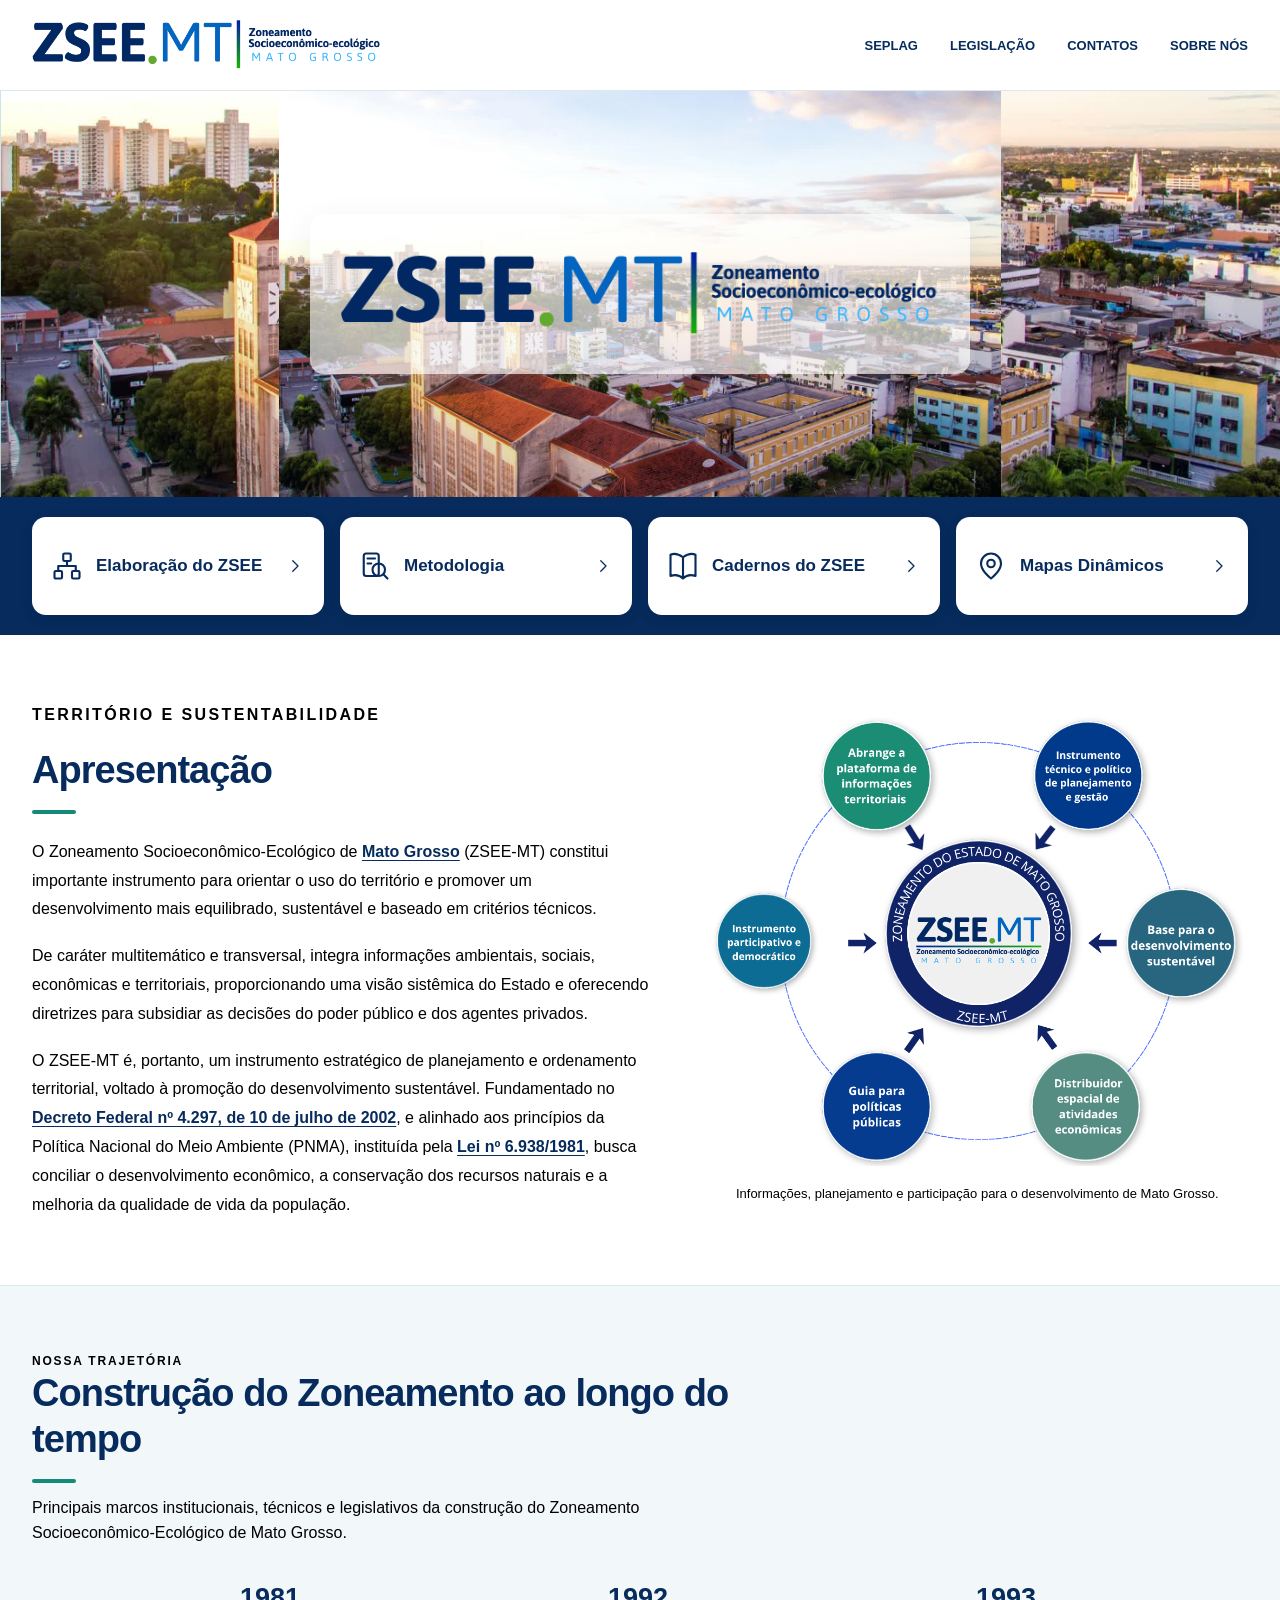
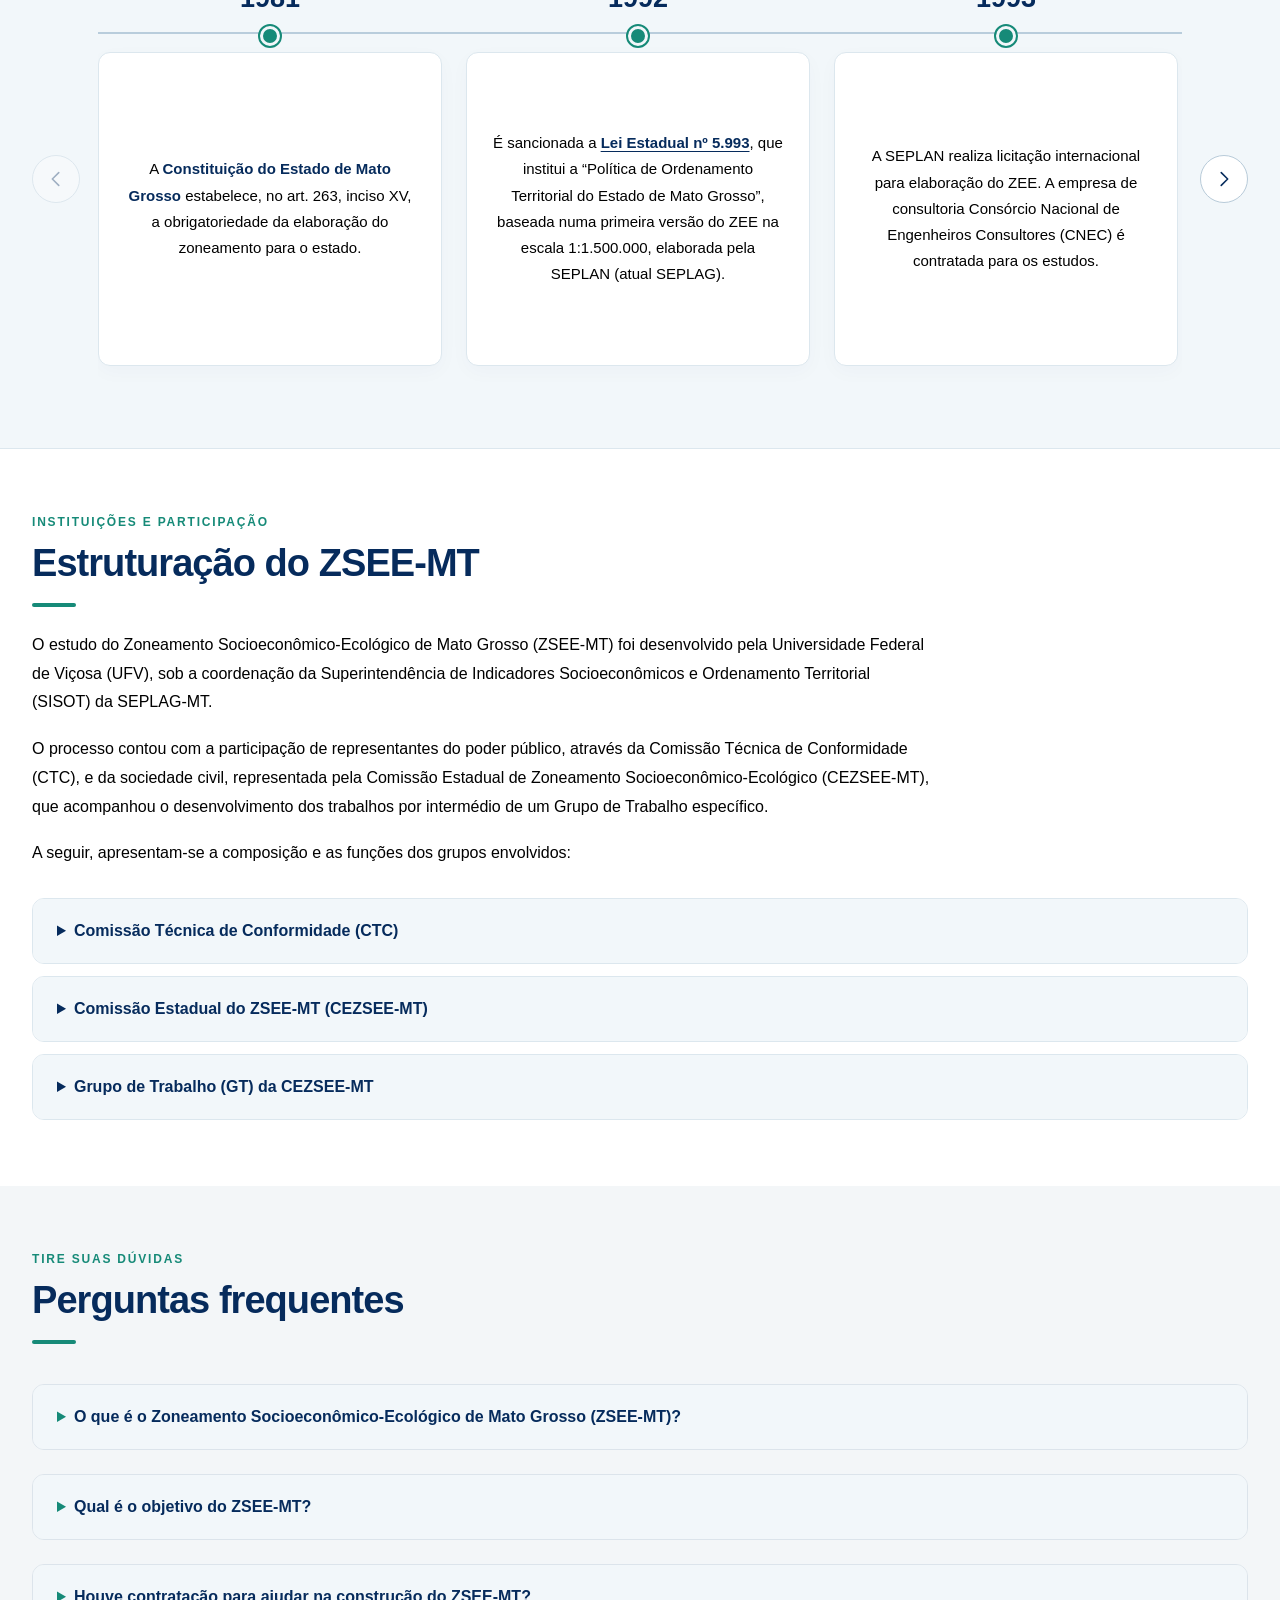
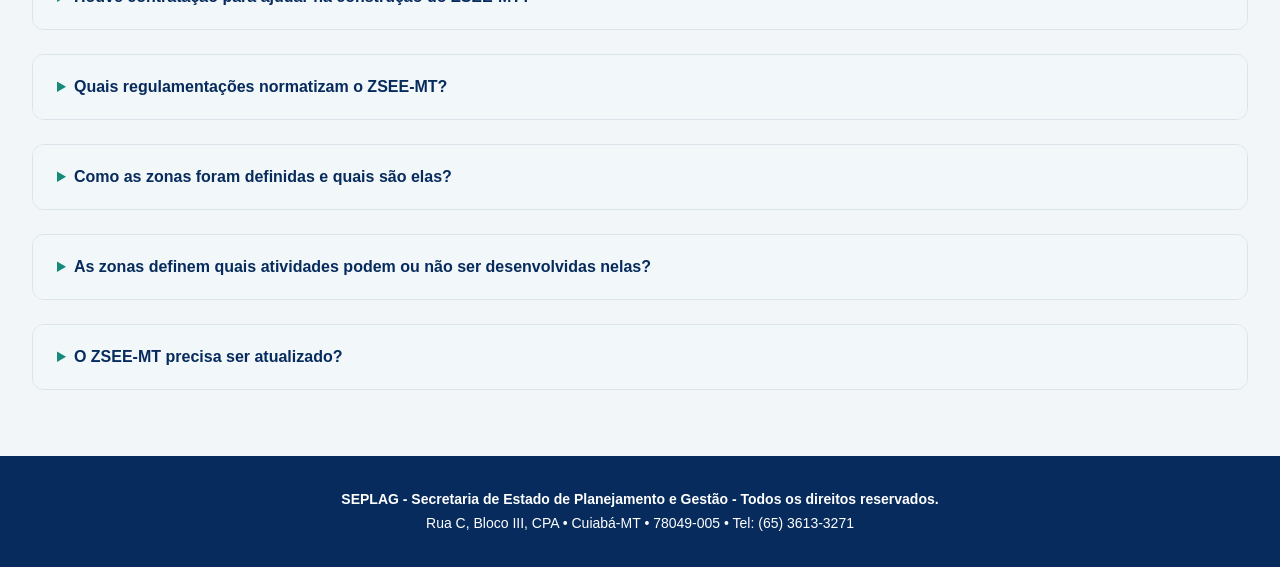
==== commit 4953874b: "Update index.html" ====
--- a/zoneamento-organizado/index.html
+++ b/zoneamento-organizado/index.html
@@ -13,6 +13,8 @@
 
   <link rel="icon" href="assets/imagens/logo.png">
   <link rel="stylesheet" href="assets/css/site.css">
+
+  
 
   <style>
     /* Centralização dos anos, círculos e textos da cronologia. */
@@ -101,7 +103,23 @@
         padding: 0 18px 18px;
       }
     }
+
+    /* Rodapé centralizado no computador e no celular. */
+    .footer .footer-inner {
+      display: flex;
+      flex-direction: column;
+      align-items: center;
+      justify-content: center;
+      text-align: center;
+    }
+
+    .footer .footer-inner p {
+      width: 100%;
+      margin: 0;
+      text-align: center;
+    }
   </style>
+  
 </head>
 
 <body>
